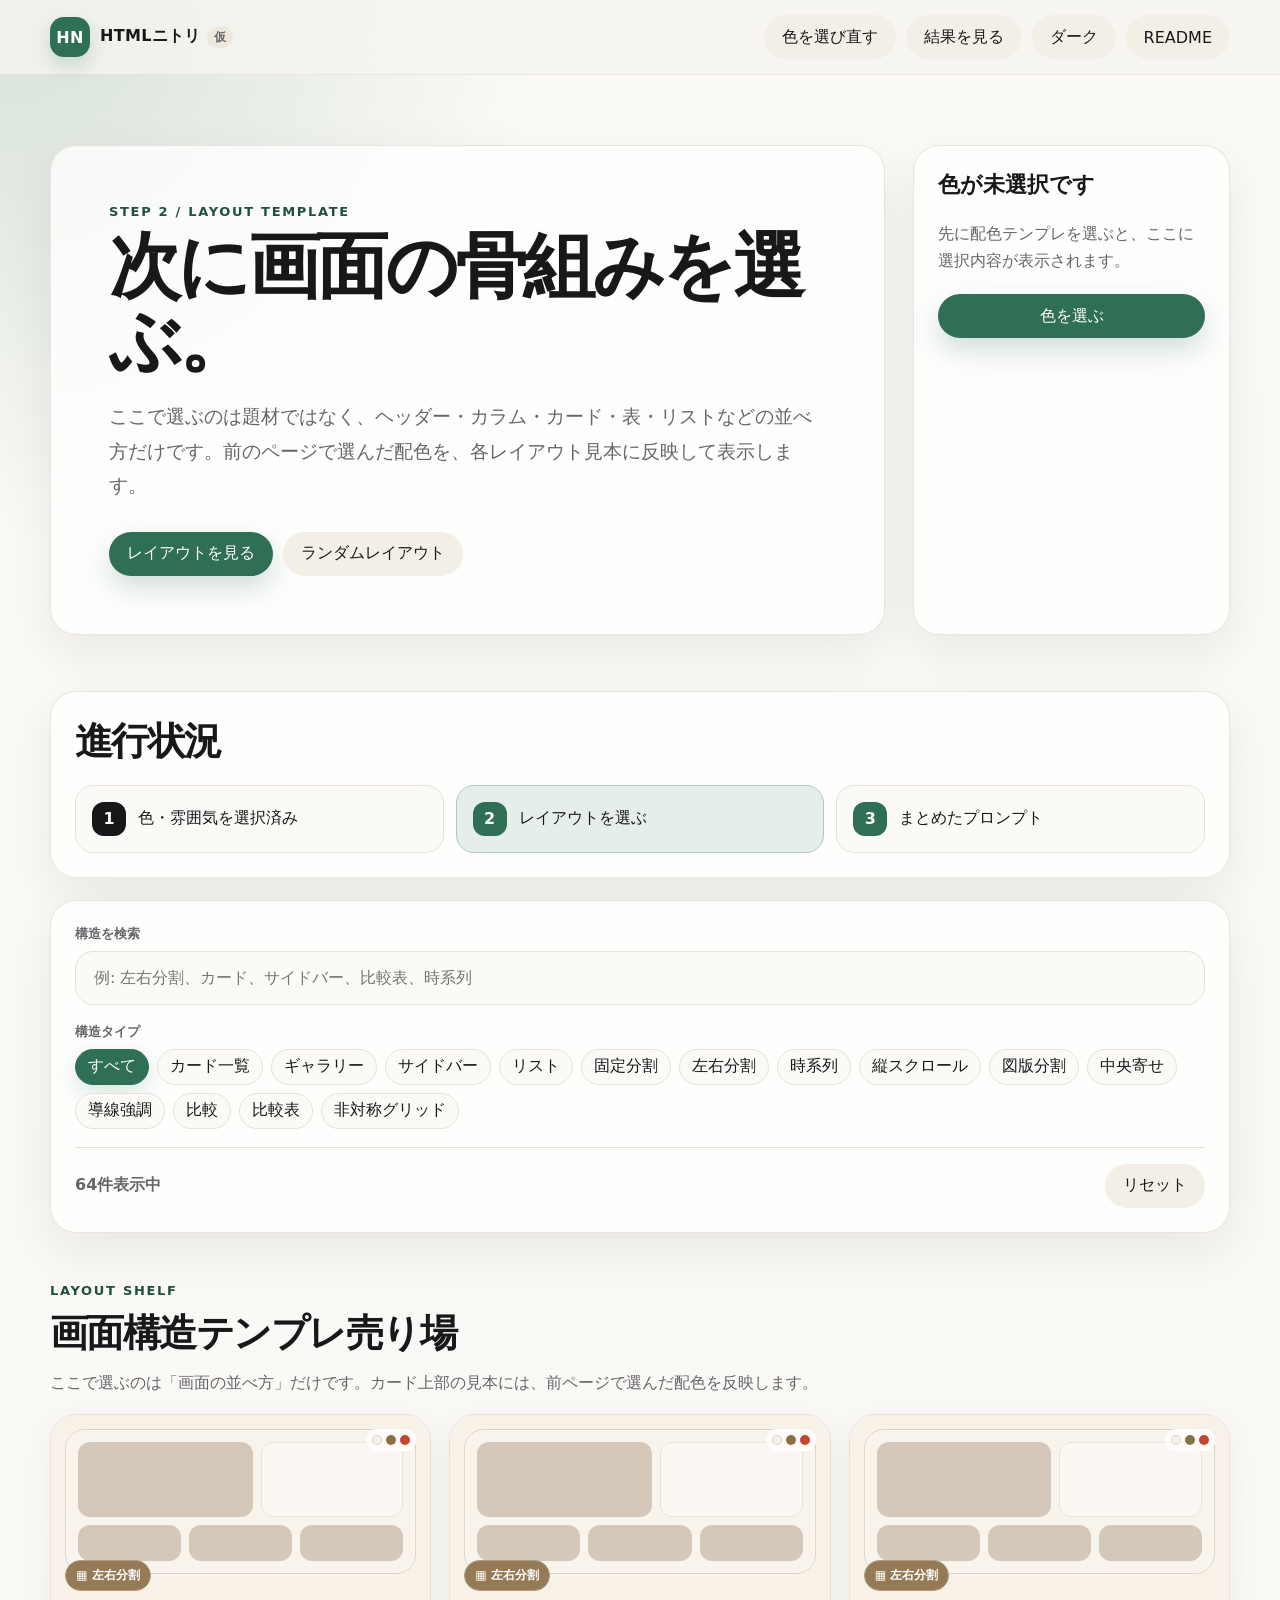
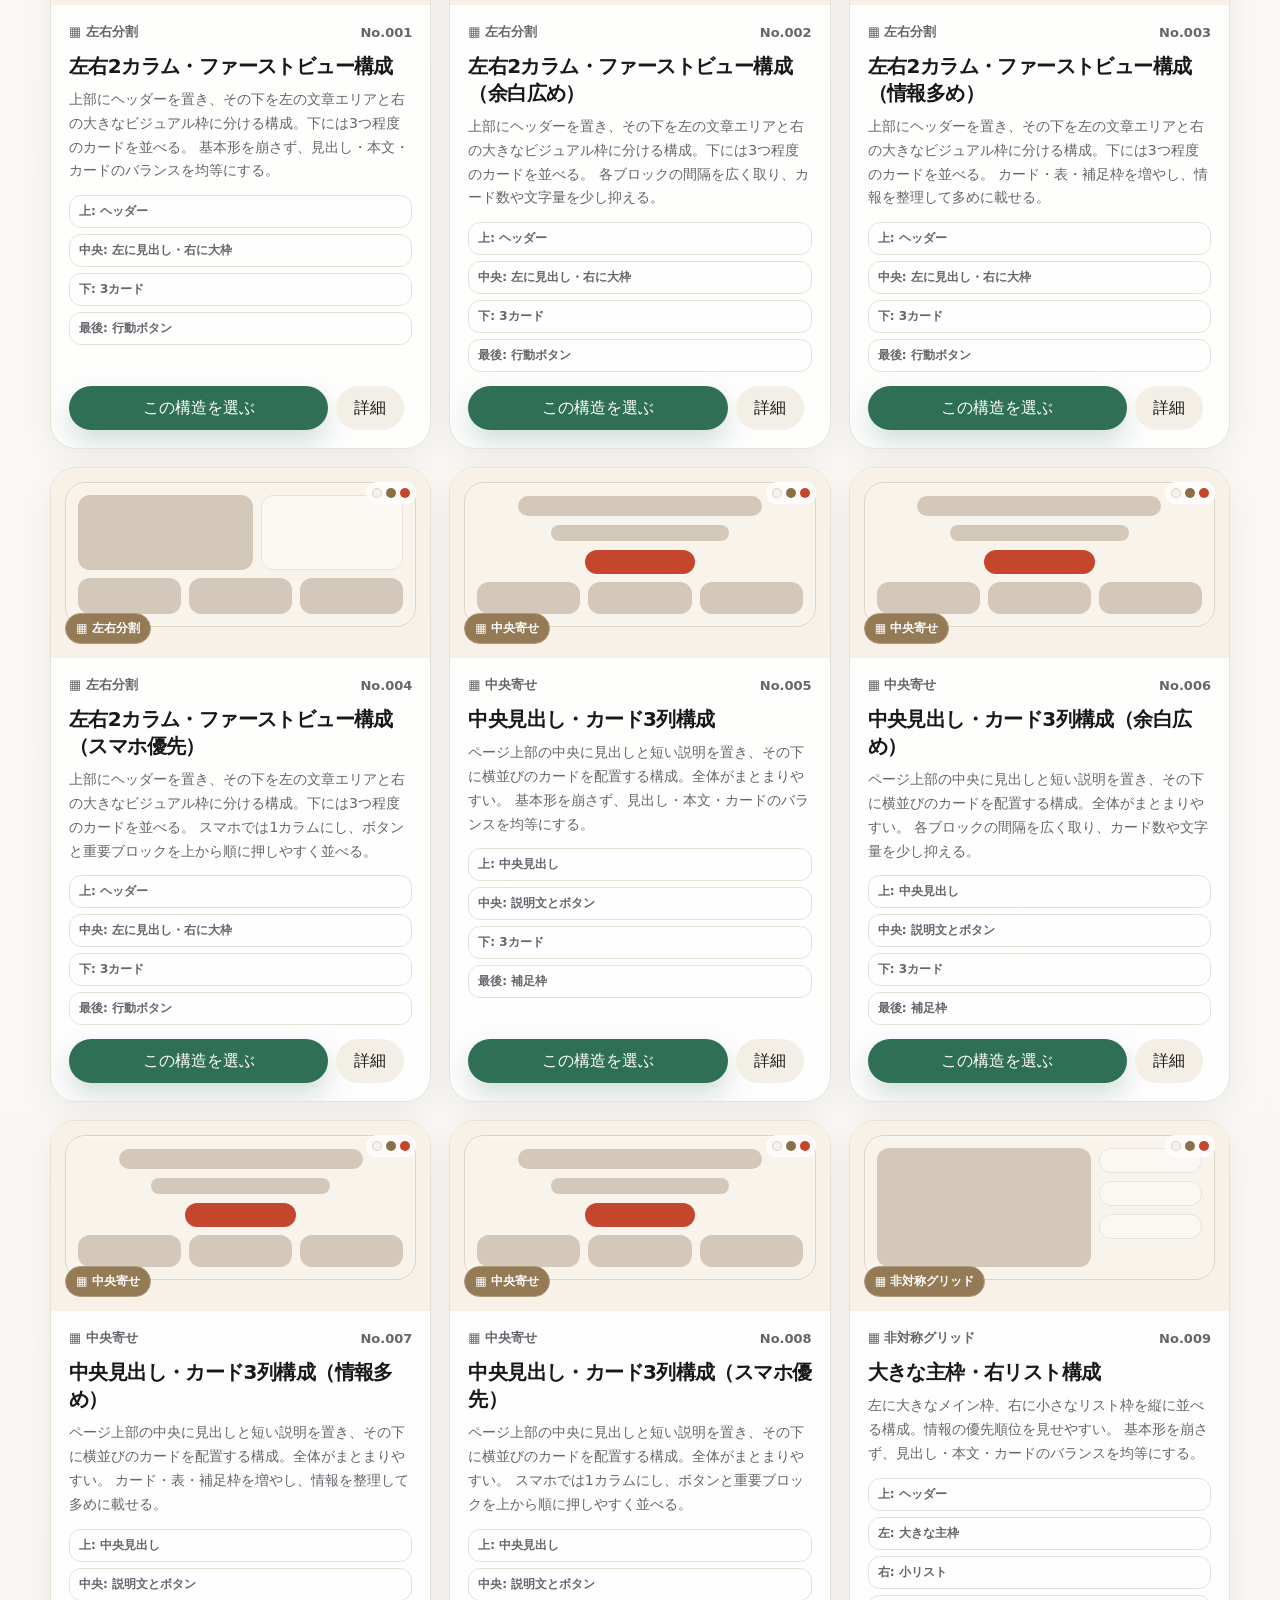
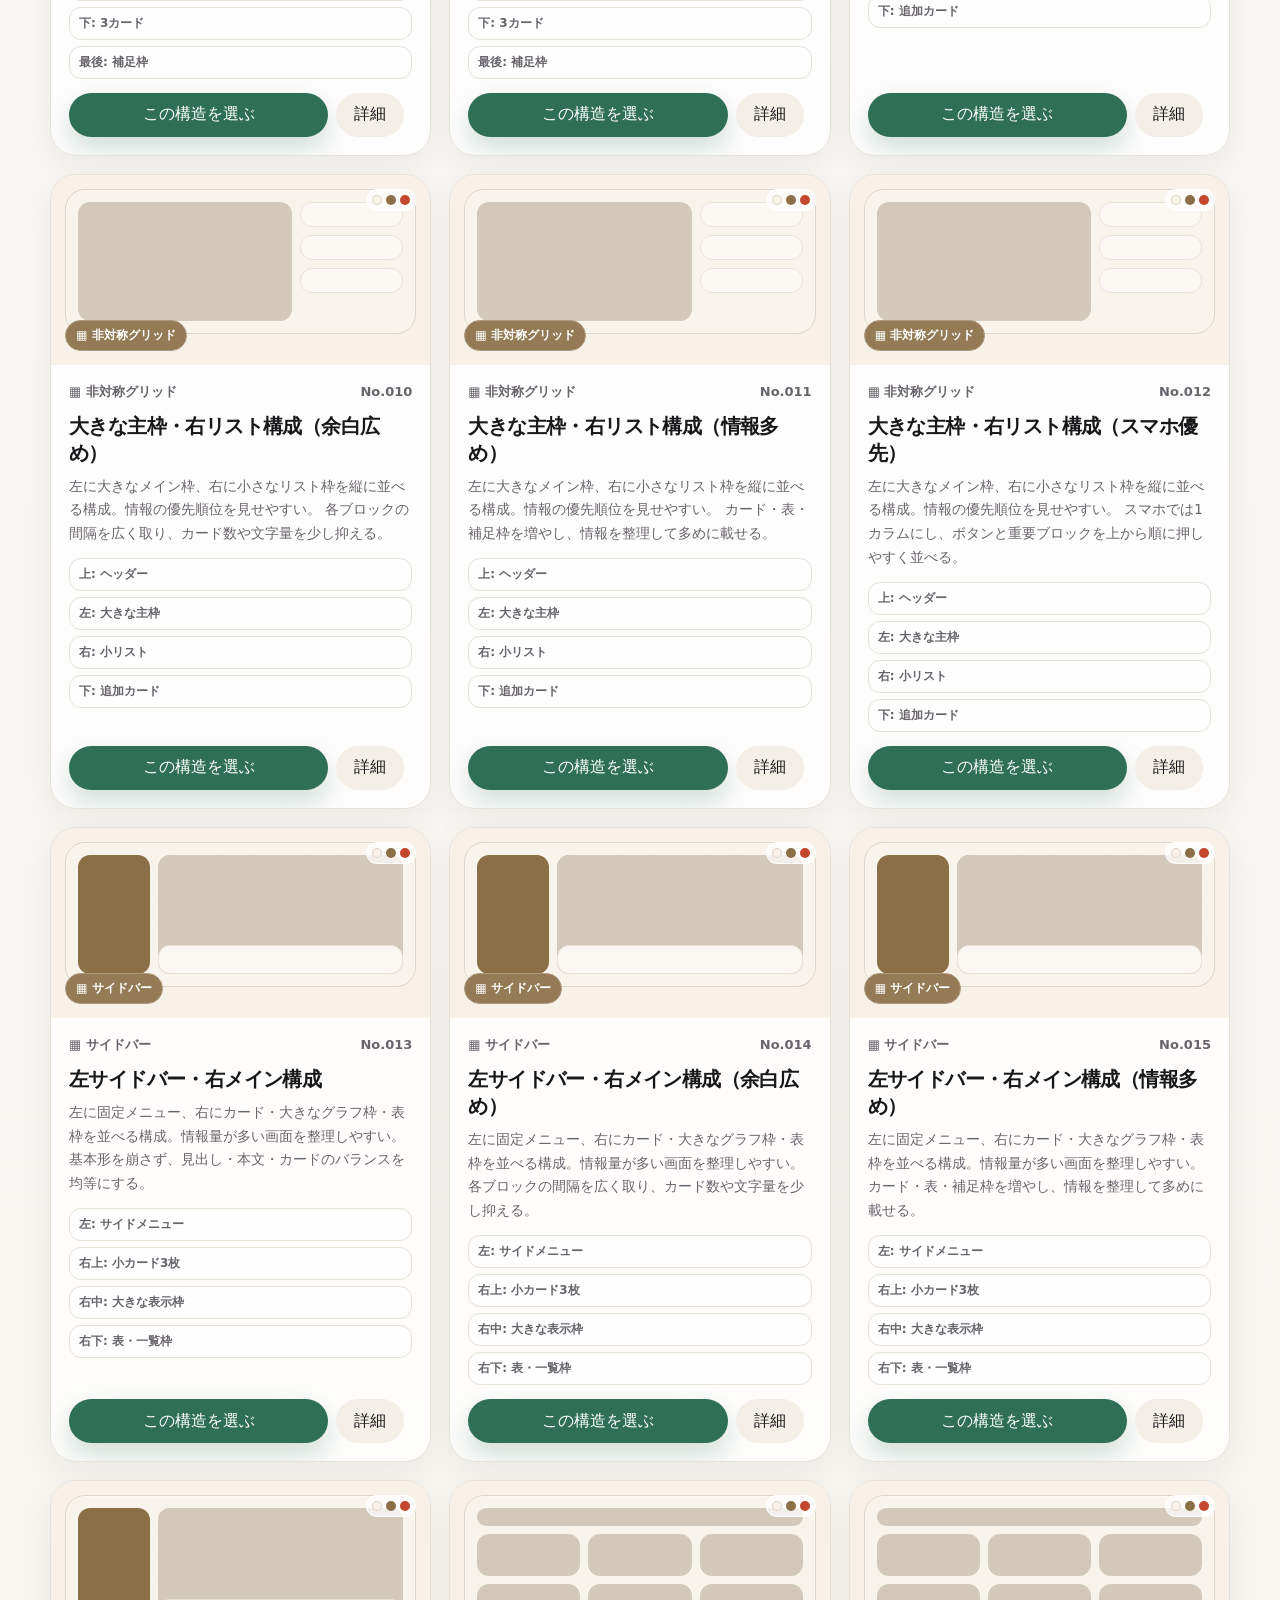
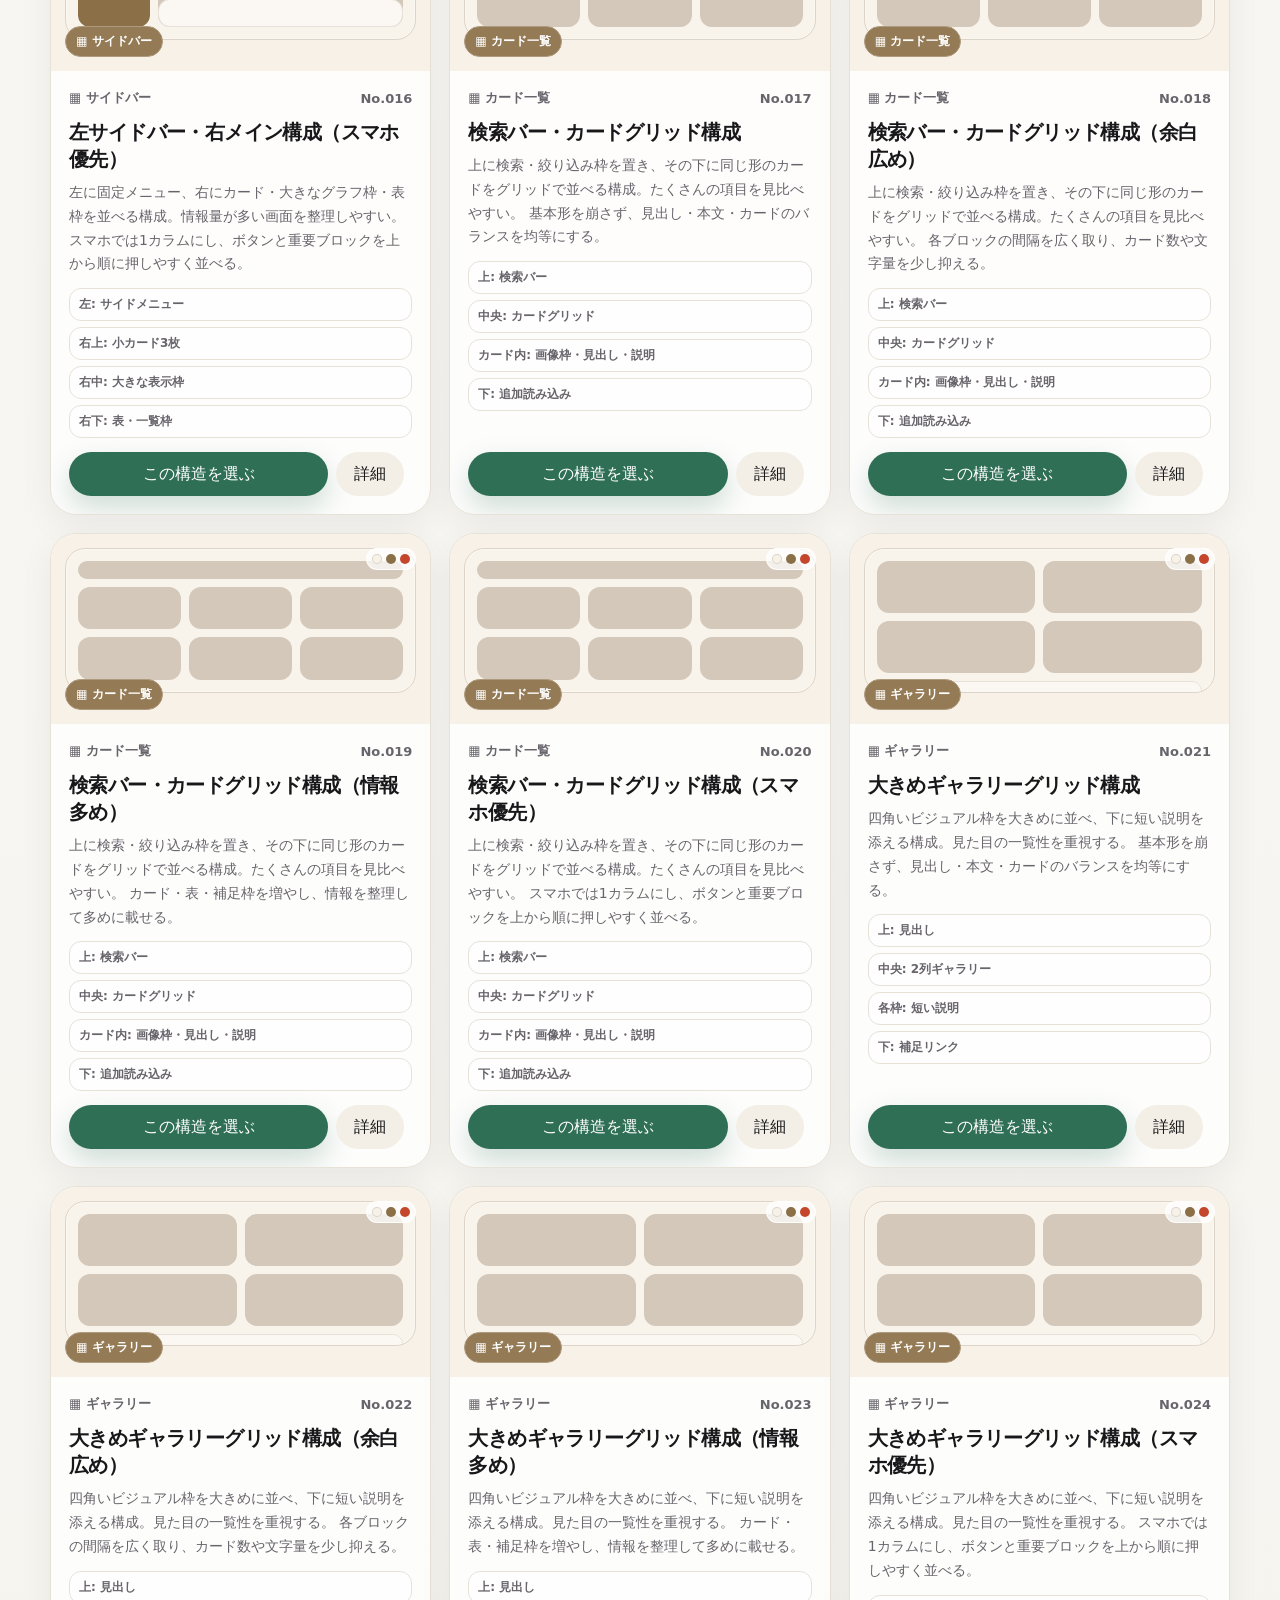
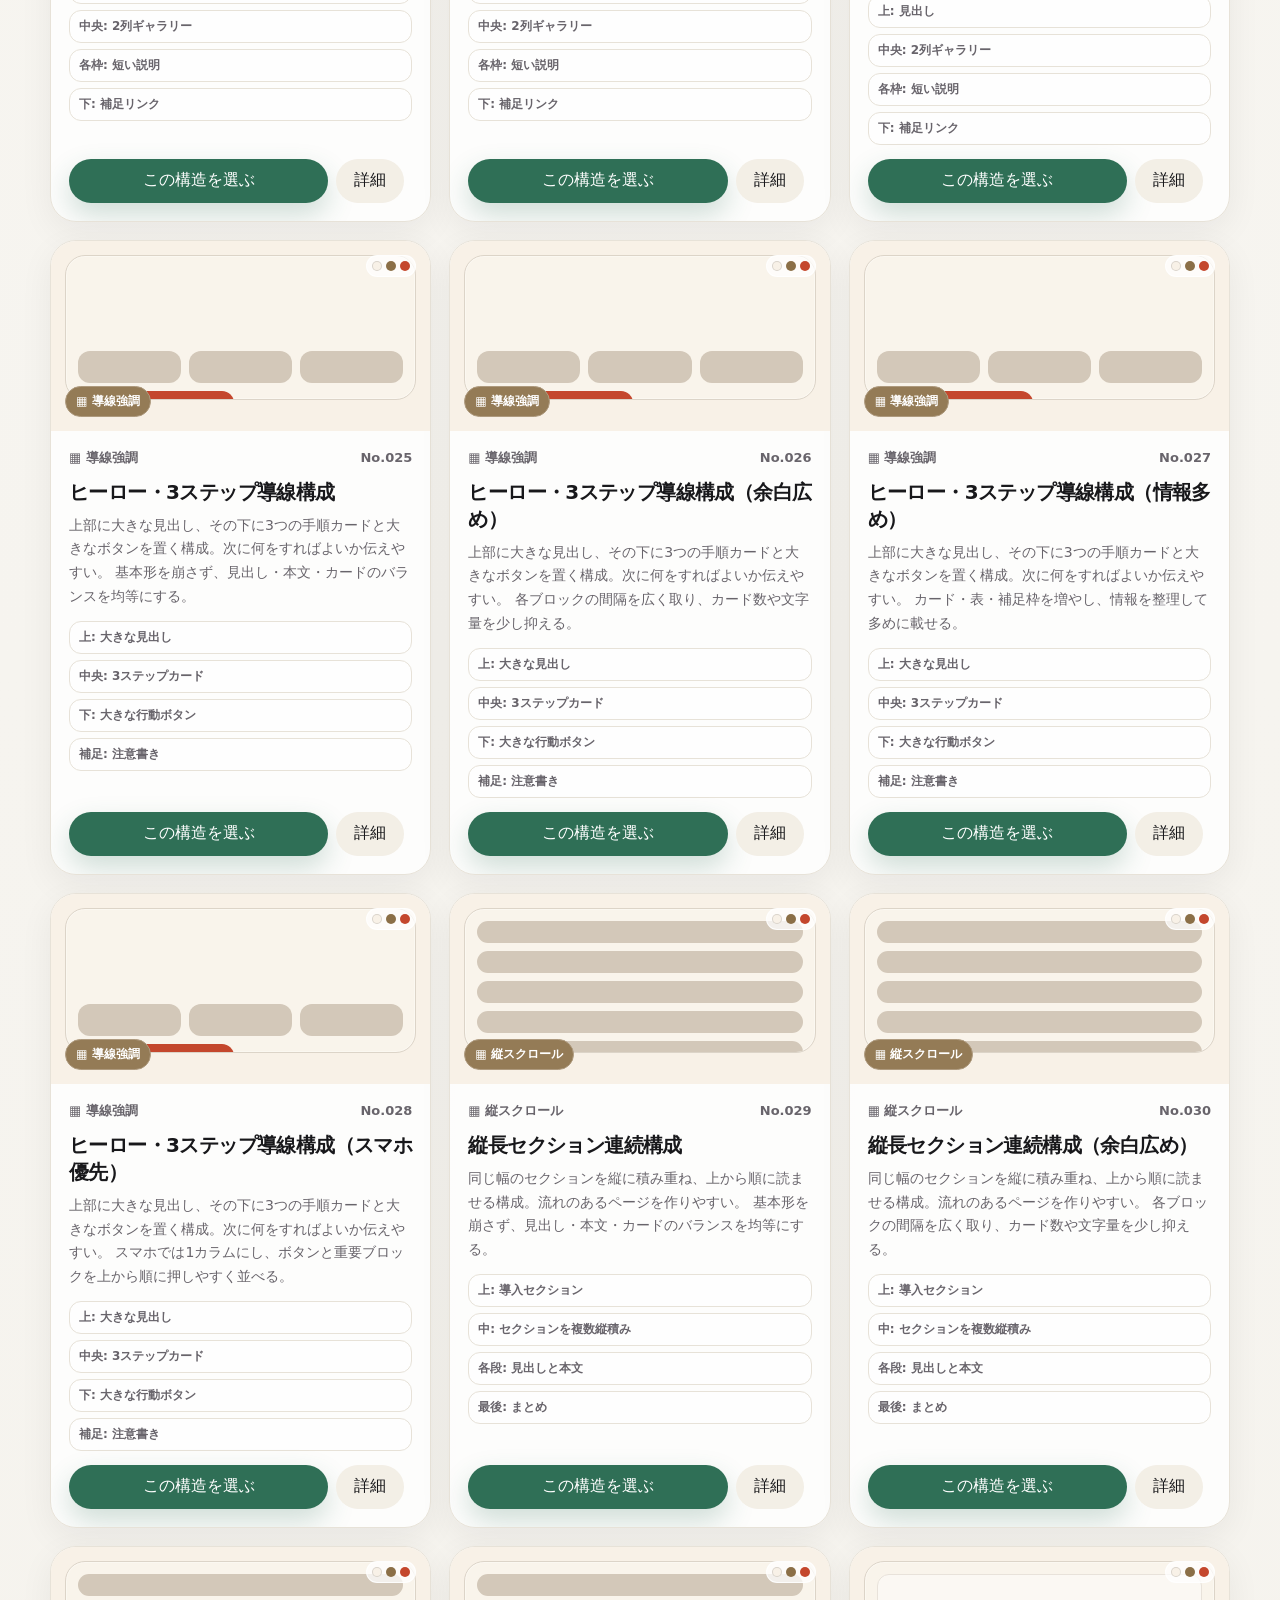
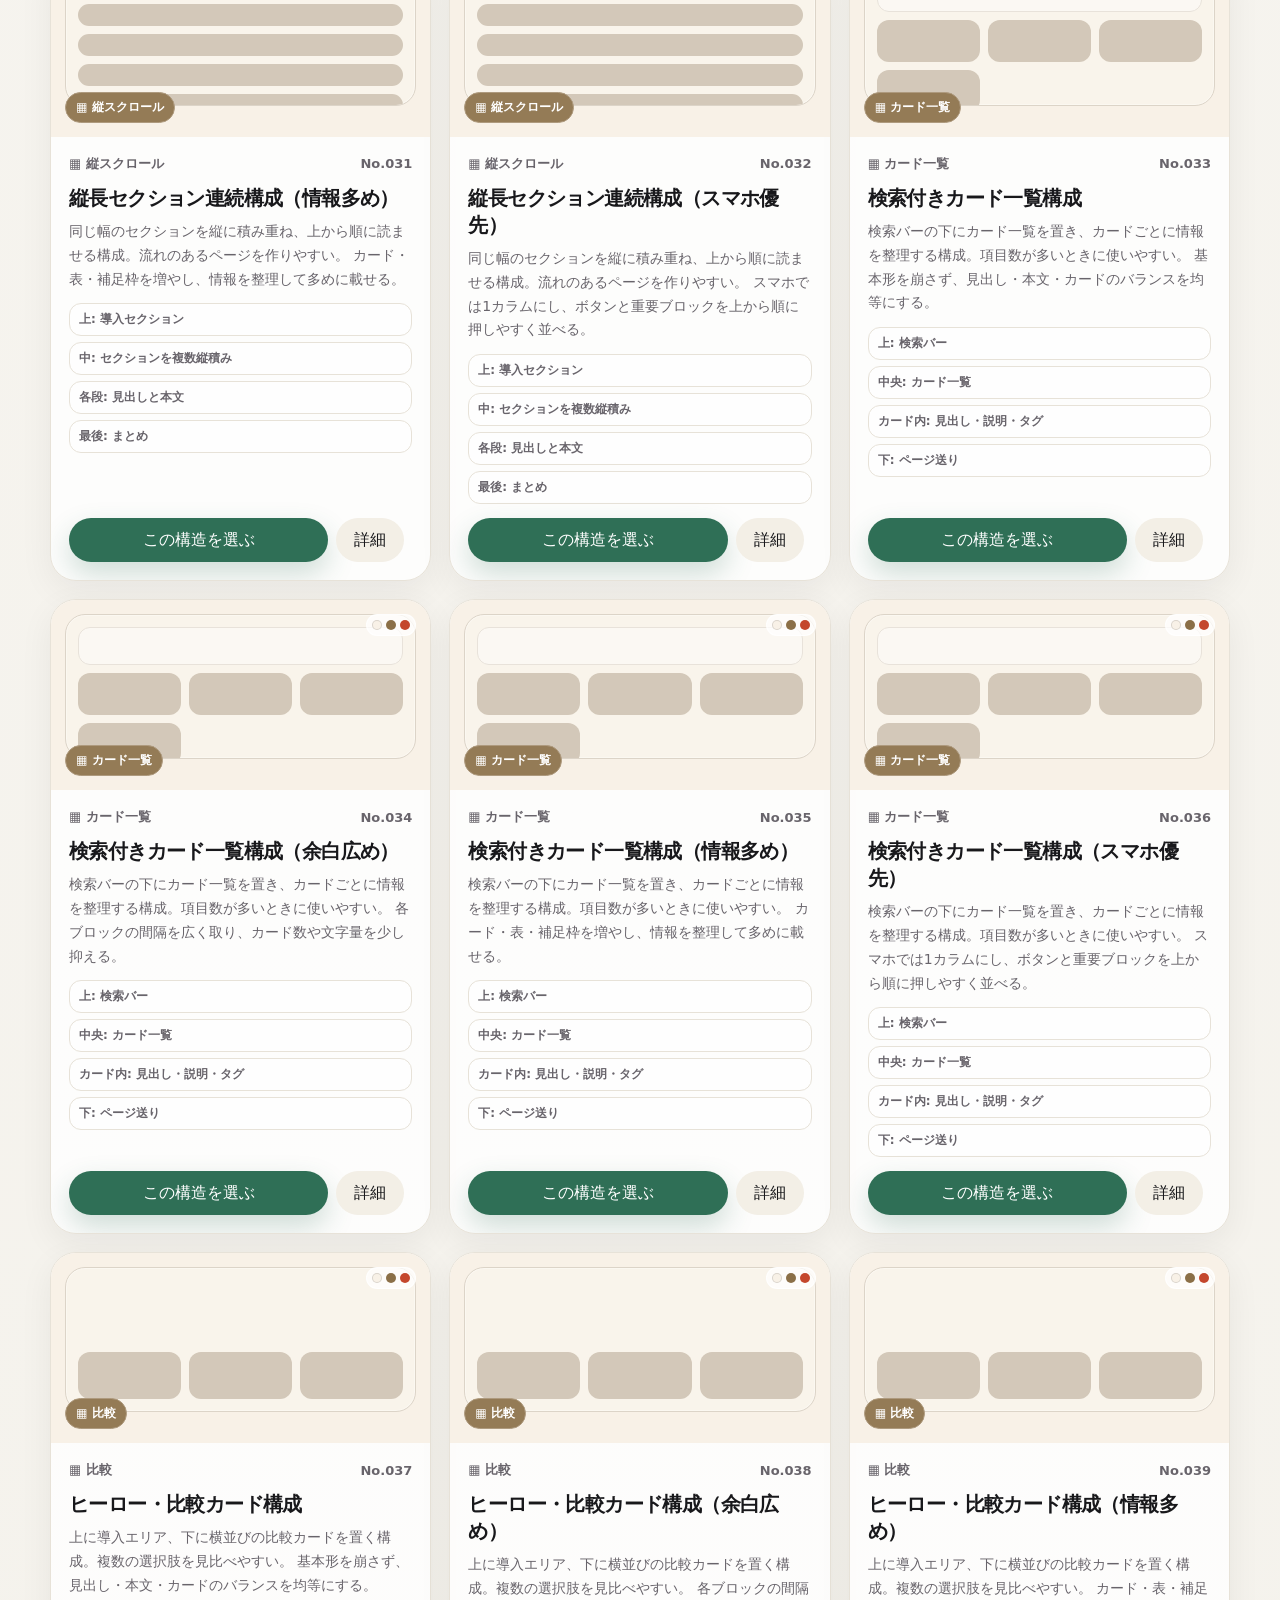
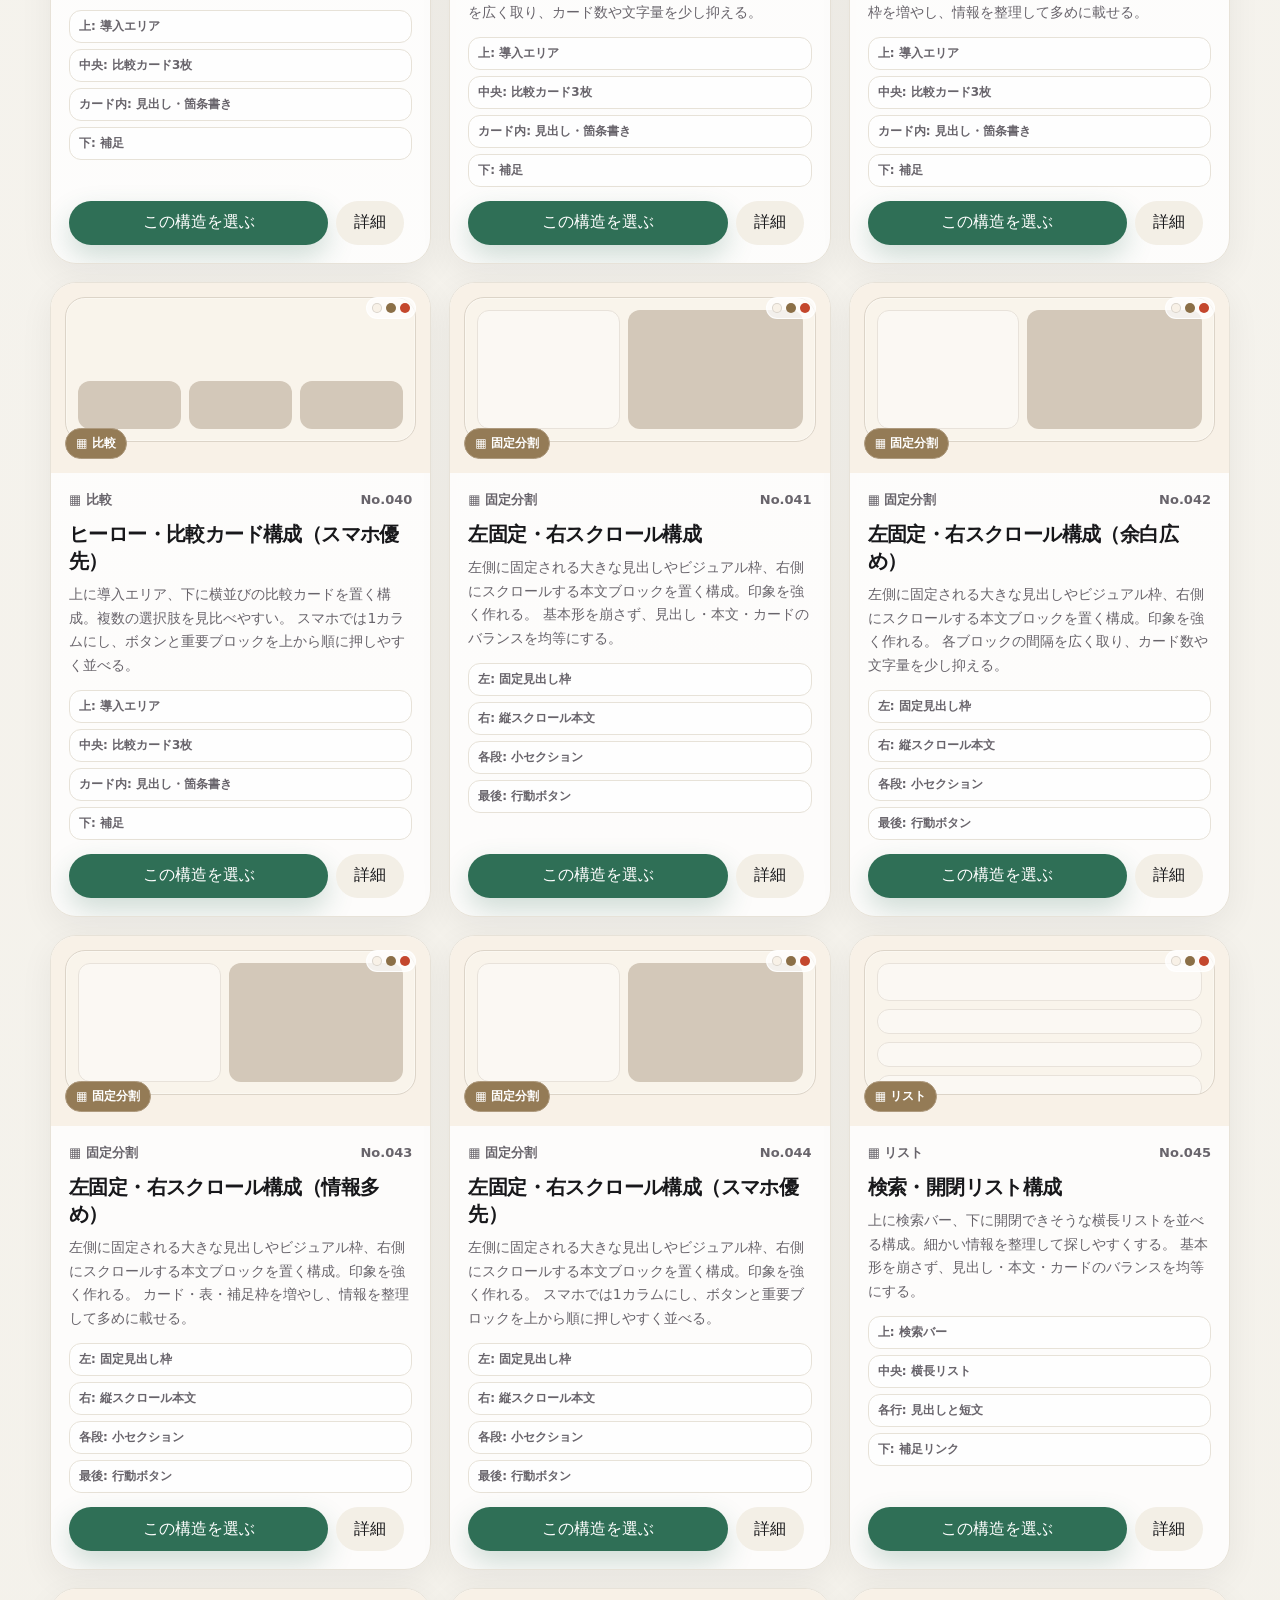
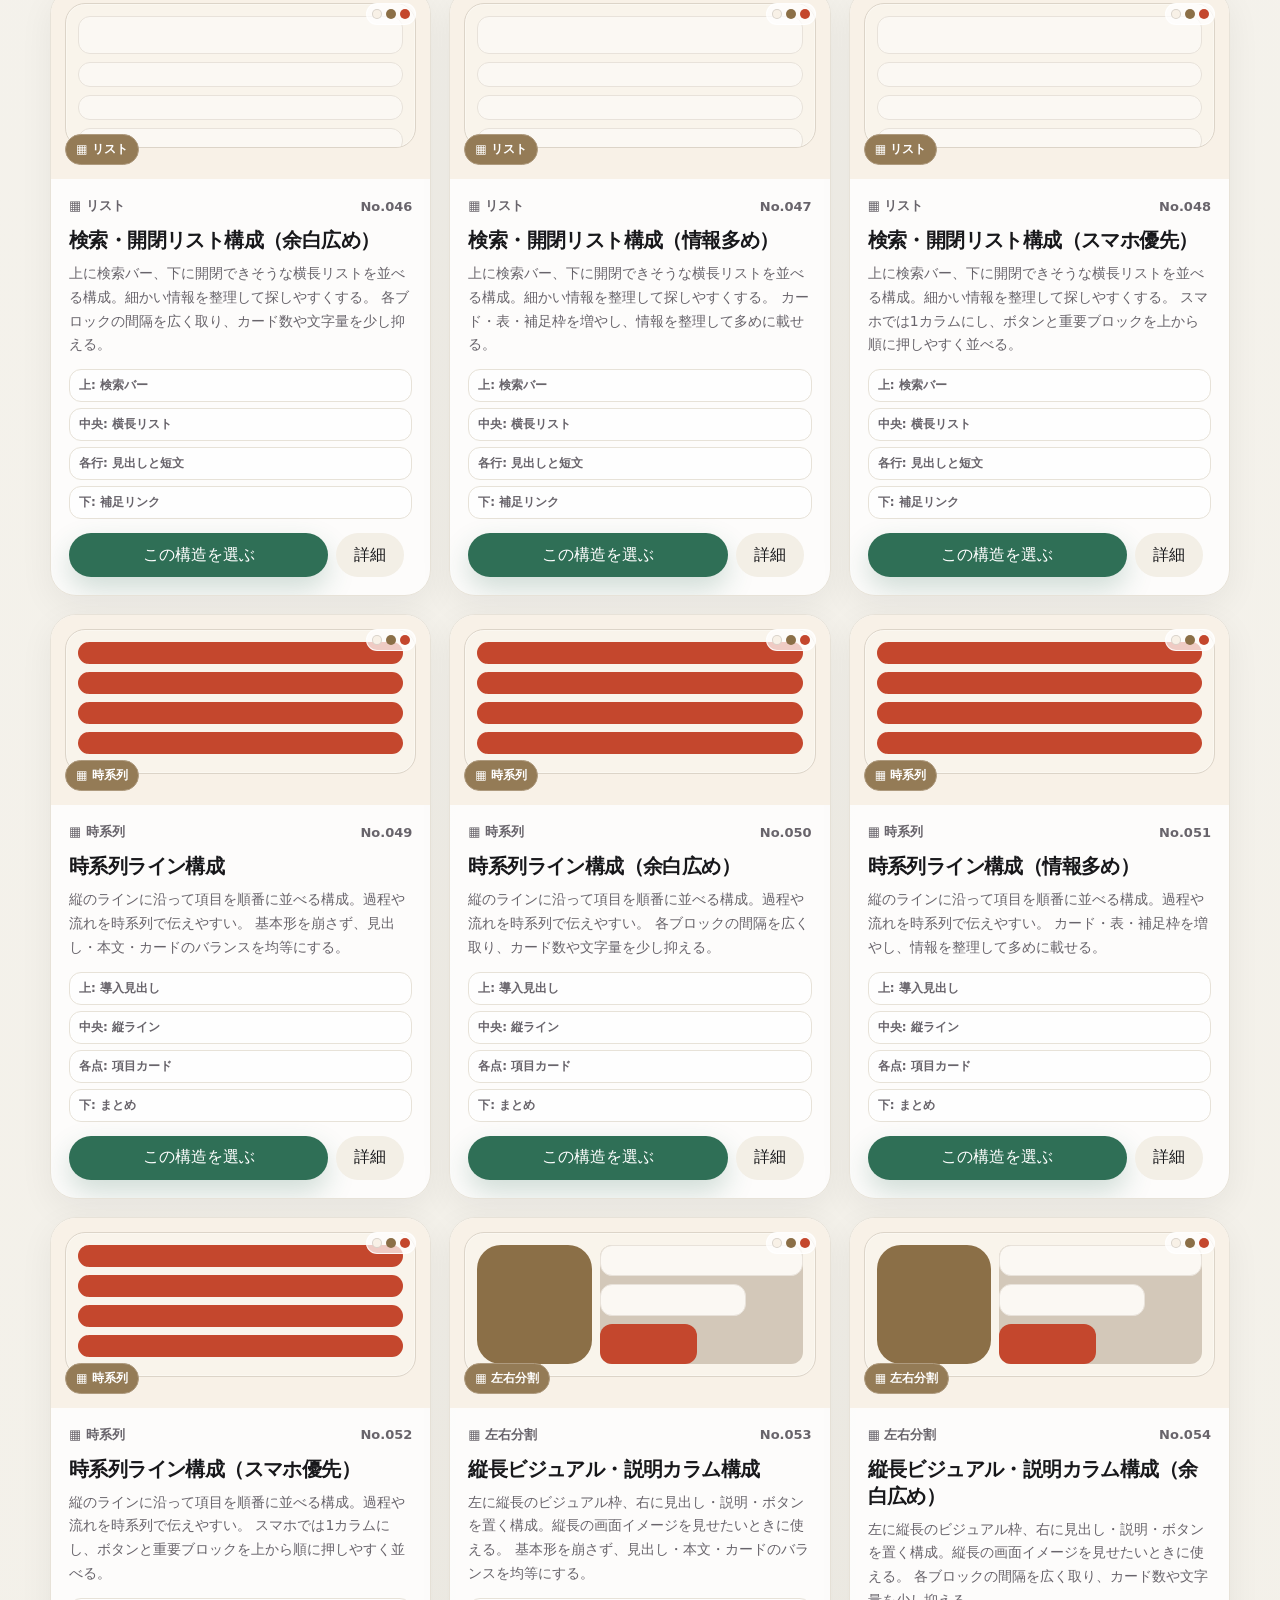
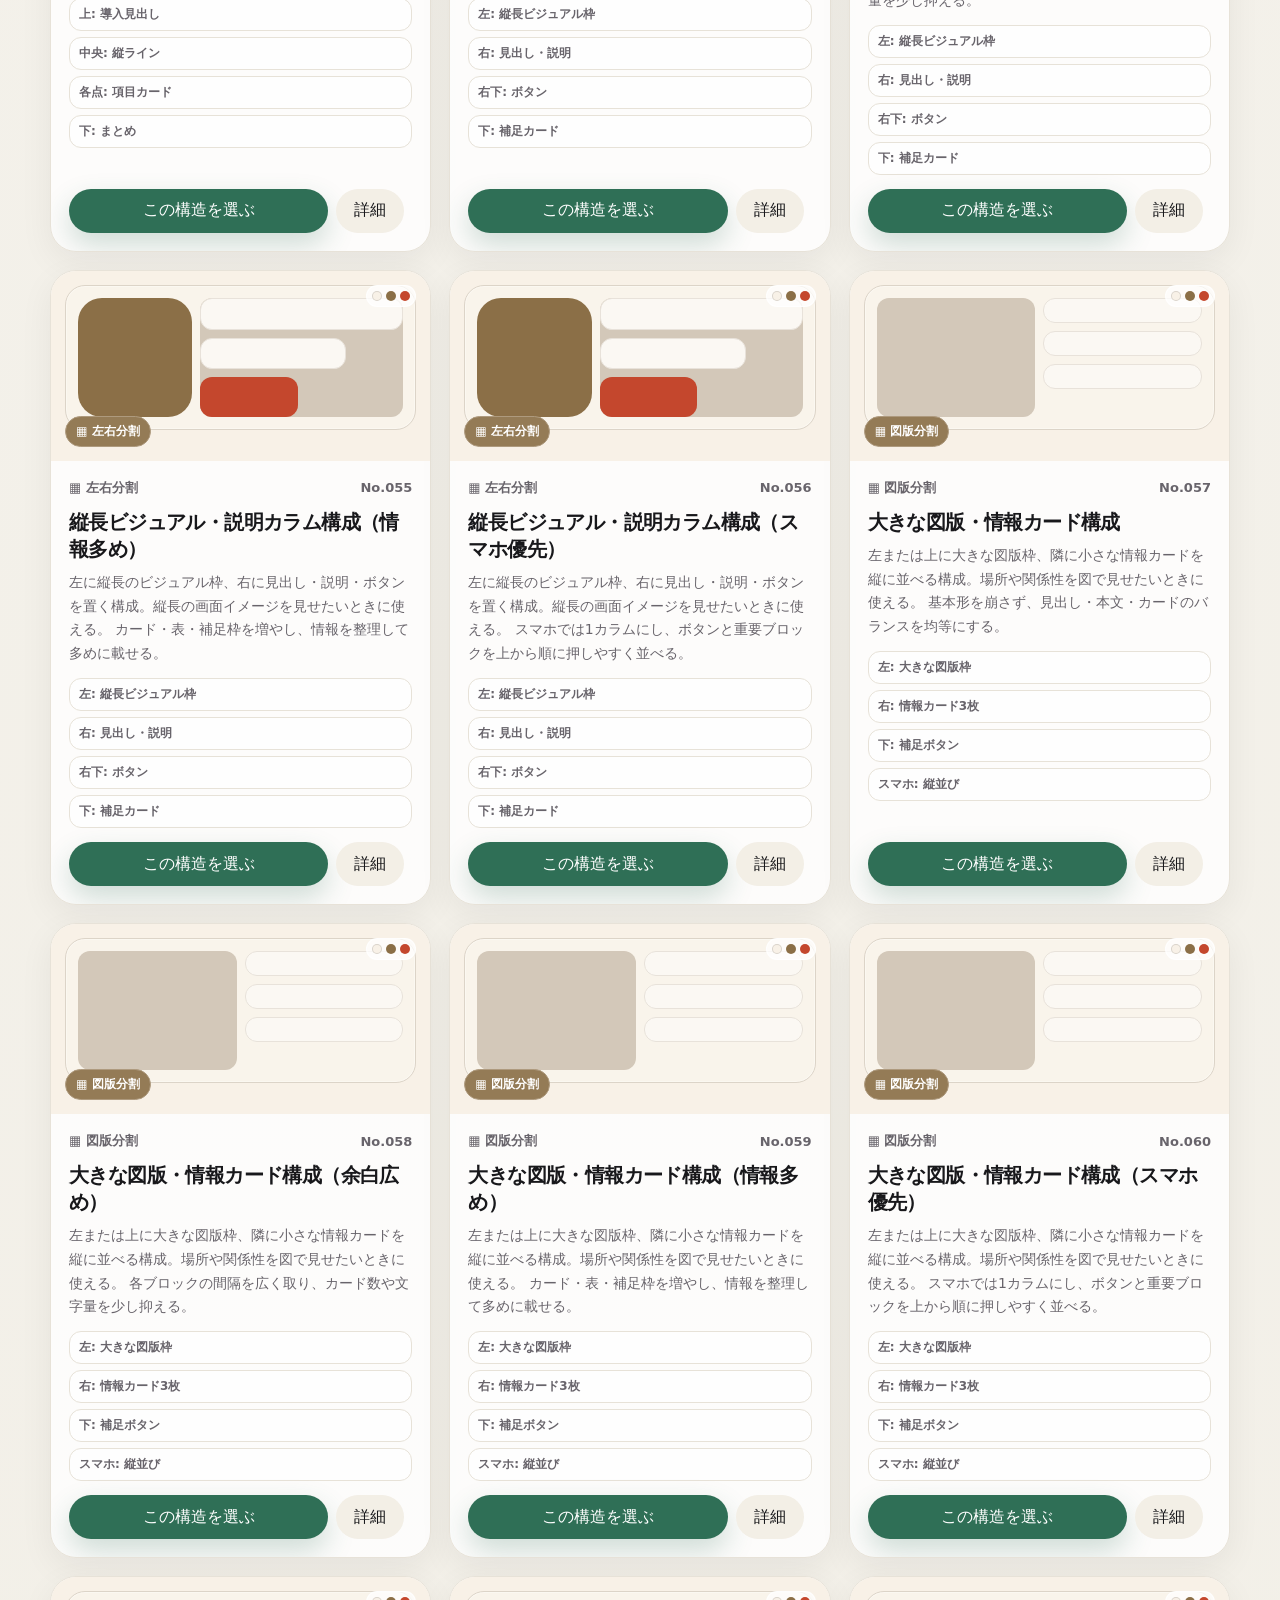
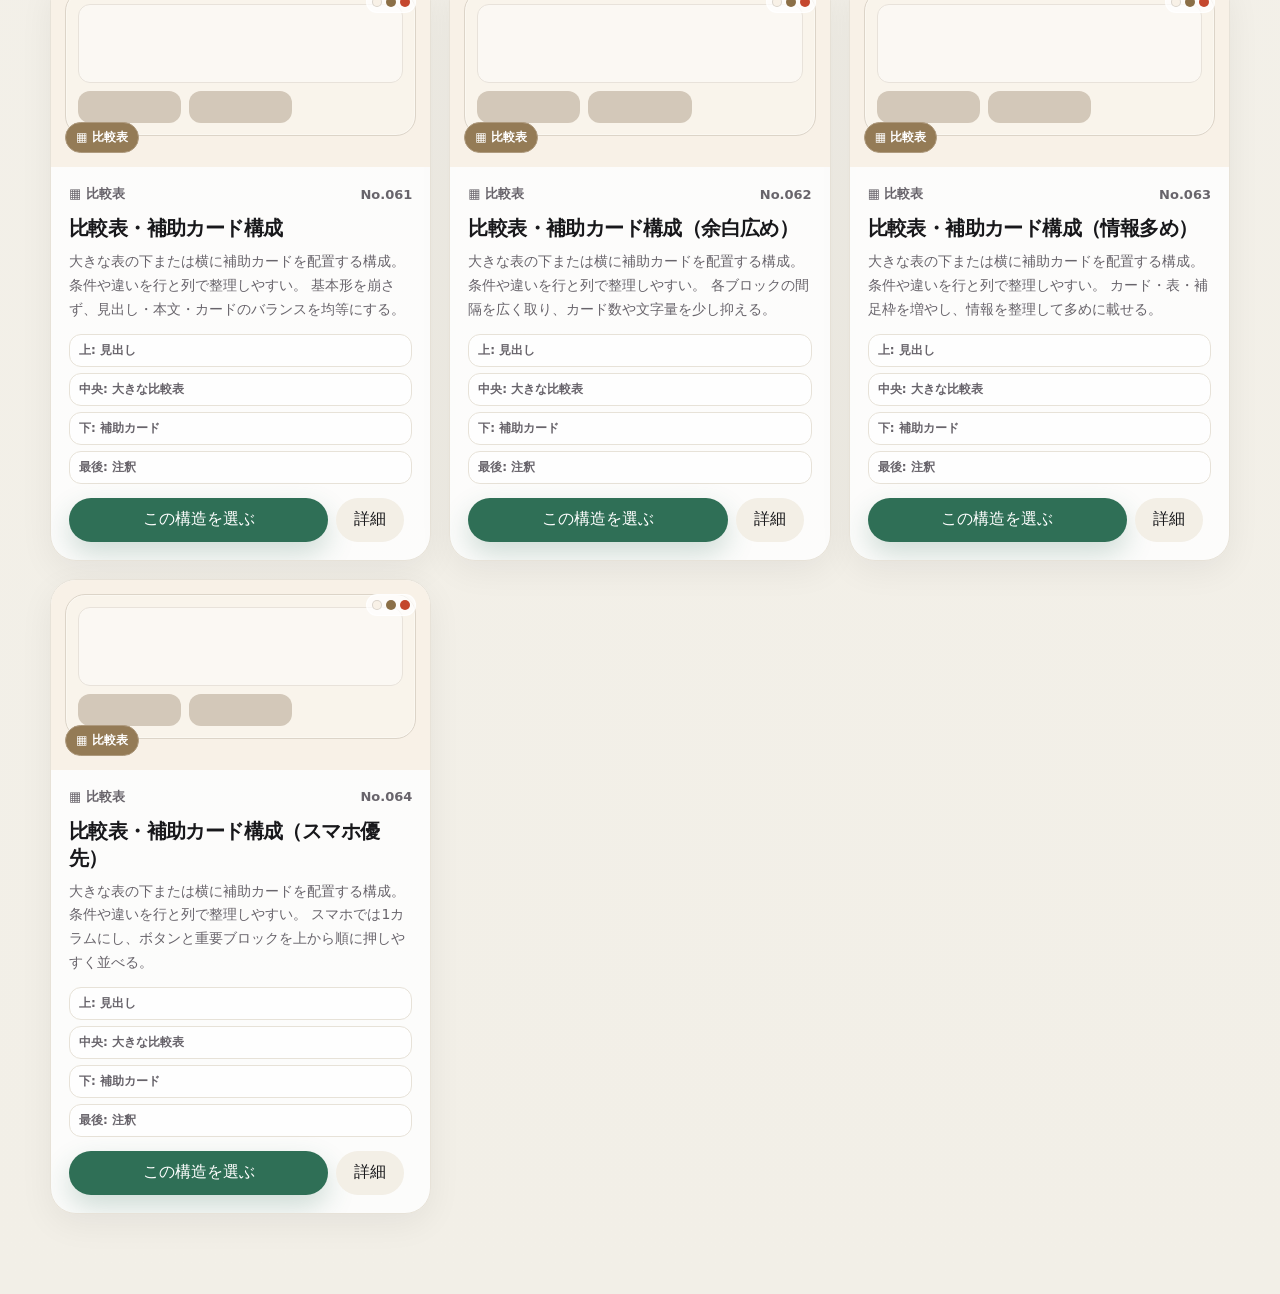
==== layouts.html @ 02b99027 "Add files via upload" ====
<!doctype html>
<html lang="ja">
<head>
  <meta charset="utf-8" />
  <meta name="viewport" content="width=device-width, initial-scale=1" />
  <title>HTMLニトリ（仮） | レイアウトテンプレを選ぶ</title>
  <meta name="description" content="選んだ配色を反映しながら、画面構造だけを選ぶページ。" />
  <script>document.documentElement.dataset.theme = localStorage.getItem("htmlNitoriTheme") || "light";</script>
  <link rel="stylesheet" href="css/style.css" />
</head>
<body data-page="layouts">
  <header class="site-header">
    <nav class="nav" aria-label="メインナビゲーション">
      <a class="logo" href="index.html" aria-label="HTMLニトリ ホーム">
        <span class="logo-mark">HN</span>
        <span>HTMLニトリ<span class="beta">仮</span></span>
      </a>
      <div class="nav-actions">
        <a class="ghost-link" href="index.html">色を選び直す</a>
        <a class="ghost-link" href="result.html">結果を見る</a>
        <button class="ghost-btn theme-toggle" id="themeToggleBtn" type="button" aria-pressed="false">ダーク</button>
        <a class="ghost-link" href="README.md">README</a>
      </div>
    </nav>
  </header>

  <main>
    <section class="hero choice-hero">
      <div class="hero-copy">
        <p class="eyebrow">step 2 / layout template</p>
        <h1>次に画面の骨組みを選ぶ。</h1>
        <p class="lead">ここで選ぶのは題材ではなく、ヘッダー・カラム・カード・表・リストなどの並べ方だけです。前のページで選んだ配色を、各レイアウト見本に反映して表示します。</p>
        <div class="hero-actions">
          <a class="primary-btn" href="#layouts">レイアウトを見る</a>
          <button class="secondary-btn" id="randomLayoutBtn" type="button">ランダムレイアウト</button>
        </div>
      </div>
      <aside class="hero-panel selected-panel" id="selectedStylePanel" aria-label="選択中の色"></aside>
    </section>

    <section class="howto" aria-labelledby="layout-howto-title">
      <h2 id="layout-howto-title">進行状況</h2>
      <div class="steps steps-3">
        <article class="done"><strong>1</strong><span>色・雰囲気を選択済み</span></article>
        <article class="active"><strong>2</strong><span>レイアウトを選ぶ</span></article>
        <article><strong>3</strong><span>まとめたプロンプト</span></article>
      </div>
    </section>

    <section class="controls" aria-label="レイアウト検索と絞り込み">
      <div class="search-box">
        <label for="layoutSearchInput">構造を検索</label>
        <input id="layoutSearchInput" type="search" placeholder="例: 左右分割、カード、サイドバー、比較表、時系列" autocomplete="off" />
      </div>
      <div class="filter-row one-column">
        <div>
          <p class="filter-title">構造タイプ</p>
          <div class="chips" id="layoutTypeChips"></div>
        </div>
      </div>
      <div class="result-bar">
        <p><span id="layoutResultCount">0</span>件表示中</p>
        <button class="text-btn" id="layoutResetBtn" type="button">リセット</button>
      </div>
    </section>

    <section id="layouts" class="template-section" aria-labelledby="layouts-title">
      <div class="section-head">
        <p class="eyebrow">layout shelf</p>
        <h2 id="layouts-title">画面構造テンプレ売り場</h2>
        <p class="section-lead">ここで選ぶのは「画面の並べ方」だけです。カード上部の見本には、前ページで選んだ配色を反映します。</p>
      </div>
      <div class="layout-grid" id="layoutGrid" aria-live="polite"></div>
      <p class="empty" id="layoutEmptyMessage" hidden>条件に合うレイアウトがありません。</p>
    </section>
  </main>

  <dialog class="modal" id="layoutModal">
    <div class="modal-inner layout-modal-inner">
      <button class="close-btn" id="closeLayoutModalBtn" type="button" aria-label="閉じる">×</button>
      <div class="modal-preview" id="layoutModalPreview"></div>
      <div class="modal-content">
        <p class="modal-category" id="layoutModalType"></p>
        <h2 id="layoutModalTitle"></h2>
        <p id="layoutModalDescription"></p>
        <div class="detail-list">
          <div>
            <h3>構造の使い方</h3>
            <p id="layoutModalBestFor"></p>
          </div>
          <div>
            <h3>構成</h3>
            <ul id="layoutModalStructure"></ul>
          </div>
          <div>
            <h3>特徴</h3>
            <ul id="layoutModalFeatures"></ul>
          </div>
        </div>
        <div class="prompt-area compact-prompt">
          <div class="prompt-head">
            <h3>この構造指示</h3>
            <button class="primary-btn small" id="chooseLayoutBtn" type="button">この構造でプロンプト作成</button>
          </div>
          <textarea id="layoutPromptText" readonly></textarea>
        </div>
      </div>
    </div>
  </dialog>

  <div class="toast" id="toast" role="status" aria-live="polite"></div>

  <script src="js/templates-data.js"></script>
  <script src="js/layouts-data.js"></script>
  <script src="js/main.js"></script>
</body>
</html>
---- css/style.css ----
:root {
  --bg: #f6f4ef;
  --paper: #ffffff;
  --text: #18181b;
  --muted: #68646b;
  --line: #e7e2d8;
  --accent: #2f6f56;
  --accent-strong: #1f513e;
  --shadow: 0 18px 50px rgba(24, 24, 27, 0.08);
  --radius-lg: 26px;
  --radius-md: 18px;
  --radius-sm: 12px;
  font-family: system-ui, -apple-system, BlinkMacSystemFont, "Segoe UI", sans-serif;
}

* { box-sizing: border-box; }

html { scroll-behavior: smooth; }

body {
  margin: 0;
  background:
    radial-gradient(circle at top left, rgba(47,111,86,.18), transparent 34rem),
    linear-gradient(180deg, #fbfaf7 0%, var(--bg) 45%, #f2efe7 100%);
  color: var(--text);
  min-height: 100vh;
}

button, input, textarea { font: inherit; }
button { cursor: pointer; }

a { color: inherit; text-decoration: none; }

.site-header {
  position: sticky;
  top: 0;
  z-index: 50;
  backdrop-filter: blur(18px);
  background: rgba(246, 244, 239, 0.82);
  border-bottom: 1px solid rgba(231, 226, 216, 0.8);
}

.nav {
  width: min(1180px, calc(100% - 32px));
  margin: 0 auto;
  height: 74px;
  display: flex;
  align-items: center;
  justify-content: space-between;
  gap: 18px;
}

.logo {
  display: inline-flex;
  align-items: center;
  gap: 10px;
  font-weight: 800;
  letter-spacing: .02em;
}

.logo-mark {
  display: grid;
  place-items: center;
  width: 40px;
  height: 40px;
  color: white;
  background: var(--accent);
  border-radius: 14px;
  box-shadow: 0 8px 20px rgba(47, 111, 86, .22);
}

.beta {
  display: inline-block;
  margin-left: 6px;
  padding: 2px 7px;
  border-radius: 999px;
  background: #eee8dc;
  color: var(--muted);
  font-size: 12px;
}

.nav-actions, .hero-actions, .result-actions { display: flex; gap: 10px; align-items: center; flex-wrap: wrap; }

main {
  width: min(1180px, calc(100% - 32px));
  margin: 0 auto;
  padding-bottom: 80px;
}

.hero {
  display: grid;
  grid-template-columns: minmax(0, 1.45fr) minmax(300px, .55fr);
  gap: 28px;
  padding: 70px 0 34px;
  align-items: stretch;
}

.hero-copy, .hero-panel, .howto, .controls, .modal-inner {
  background: rgba(255,255,255,.76);
  border: 1px solid rgba(231, 226, 216, .88);
  box-shadow: var(--shadow);
  border-radius: var(--radius-lg);
}

.hero-copy { padding: clamp(28px, 5vw, 58px); }

.eyebrow {
  margin: 0 0 10px;
  color: var(--accent-strong);
  font-size: 13px;
  font-weight: 800;
  letter-spacing: .13em;
  text-transform: uppercase;
}

h1 {
  margin: 0;
  font-size: clamp(34px, 6vw, 72px);
  line-height: 1.03;
  letter-spacing: -0.05em;
}

.lead {
  margin: 22px 0 30px;
  color: var(--muted);
  font-size: clamp(16px, 2vw, 19px);
  line-height: 1.8;
  max-width: 740px;
}

.hero-panel {
  padding: 24px;
  display: grid;
  gap: 14px;
  align-content: center;
}

.stat-card {
  min-height: 180px;
  padding: 24px;
  border-radius: 22px;
  background: linear-gradient(135deg, var(--accent), #9c7a3d);
  color: white;
  display: flex;
  flex-direction: column;
  justify-content: center;
}

.stat-number { font-size: 68px; line-height: .95; font-weight: 900; letter-spacing: -0.06em; }
.stat-label { opacity: .9; font-weight: 700; margin-top: 8px; }

.mini-card {
  padding: 16px 18px;
  background: #fbfaf7;
  border: 1px solid var(--line);
  border-radius: 18px;
  font-weight: 750;
}

.primary-btn, .secondary-btn, .ghost-btn, .ghost-link, .text-btn {
  border: 0;
  border-radius: 999px;
  min-height: 44px;
  padding: 0 18px;
  display: inline-flex;
  align-items: center;
  justify-content: center;
  transition: transform .18s ease, box-shadow .18s ease, background .18s ease;
}

.primary-btn {
  background: var(--accent);
  color: white;
  box-shadow: 0 12px 28px rgba(47,111,86,.22);
}

.secondary-btn, .ghost-btn, .ghost-link, .text-btn {
  background: #f3efe6;
  color: var(--text);
}

.primary-btn:hover, .secondary-btn:hover, .ghost-btn:hover, .ghost-link:hover, .text-btn:hover {
  transform: translateY(-2px);
}

.small { min-height: 36px; padding: 0 14px; }

.howto, .controls { padding: 24px; margin: 22px 0; }

.howto h2, .section-head h2 {
  margin: 0 0 18px;
  font-size: clamp(24px, 3vw, 38px);
  letter-spacing: -0.04em;
}

.steps {
  display: grid;
  grid-template-columns: repeat(4, 1fr);
  gap: 12px;
}

.steps article {
  display: flex;
  align-items: center;
  gap: 12px;
  padding: 16px;
  background: #fbfaf7;
  border: 1px solid var(--line);
  border-radius: 18px;
}

.steps strong {
  display: grid;
  place-items: center;
  width: 34px;
  height: 34px;
  border-radius: 12px;
  background: var(--accent);
  color: white;
}

.search-box label, .filter-title {
  display: block;
  margin: 0 0 8px;
  color: var(--muted);
  font-size: 13px;
  font-weight: 800;
}

.search-box input {
  width: 100%;
  border: 1px solid var(--line);
  background: #fbfaf7;
  border-radius: 18px;
  min-height: 54px;
  padding: 0 18px;
  outline: none;
}

.search-box input:focus { border-color: var(--accent); box-shadow: 0 0 0 4px rgba(47,111,86,.12); }

.filter-row {
  display: grid;
  grid-template-columns: 1fr 1fr;
  gap: 18px;
  margin-top: 18px;
}

.chips { display: flex; flex-wrap: wrap; gap: 8px; }

.chip {
  border: 1px solid var(--line);
  background: #fbfaf7;
  color: var(--text);
  border-radius: 999px;
  min-height: 36px;
  padding: 0 12px;
}

.chip.active {
  background: var(--text);
  border-color: var(--text);
  color: white;
}

.result-bar {
  margin-top: 18px;
  border-top: 1px solid var(--line);
  padding-top: 16px;
  display: flex;
  align-items: center;
  justify-content: space-between;
  gap: 16px;
}

.result-bar p { margin: 0; color: var(--muted); font-weight: 700; }

.template-section { padding: 28px 0 0; }

.section-head { margin-bottom: 18px; }

.grid {
  display: grid;
  grid-template-columns: repeat(3, minmax(0, 1fr));
  gap: 18px;
}

.template-card {
  min-height: 360px;
  display: flex;
  flex-direction: column;
  background: rgba(255,255,255,.82);
  border: 1px solid var(--line);
  border-radius: var(--radius-lg);
  overflow: hidden;
  box-shadow: 0 10px 34px rgba(24,24,27,.06);
  transition: transform .18s ease, box-shadow .18s ease;
}

.template-card:hover {
  transform: translateY(-4px);
  box-shadow: var(--shadow);
}

.preview {
  min-height: 118px;
  position: relative;
  overflow: hidden;
}

.preview::before, .preview::after {
  content: "";
  position: absolute;
  border-radius: 999px;
  background: rgba(255,255,255,.48);
}

.preview::before { width: 180px; height: 180px; right: -50px; top: -70px; }
.preview::after { width: 110px; height: 110px; left: 22px; bottom: -42px; }


/* カード上部は「色の抽象画像」ではなく、サイト内容が分かるミニプレビューにする */
.card-site-preview {
  min-height: 188px;
  padding: 10px;
  display: flex;
  flex-direction: column;
  gap: 8px;
  background:
    linear-gradient(135deg, color-mix(in srgb, var(--card-bg), white 18%), color-mix(in srgb, var(--card-panel), white 8%));
  color: #18181b;
}

.card-site-preview::before,
.card-site-preview::after { display: none; }

.preview-open-trigger {
  cursor: pointer;
  transition: transform .18s ease, box-shadow .18s ease, filter .18s ease;
}

.preview-open-trigger:hover {
  filter: brightness(1.02);
}

.preview-open-trigger:focus-visible {
  outline: 3px solid color-mix(in srgb, var(--card-accent), white 18%);
  outline-offset: -5px;
  box-shadow: inset 0 0 0 2px rgba(255,255,255,.82);
}

.preview-open-trigger:active {
  transform: scale(.995);
}

.mini-browser,
.mini-nav,
.mini-hero-layout,
.mini-shop-hero,
.mini-media-main,
.mini-dashboard-head,
.mini-stat-row i,
.mini-product-row i,
.mini-article-list i,
.mini-chart {
  position: relative;
  z-index: 1;
}

.mini-browser {
  min-height: 22px;
  display: flex;
  align-items: center;
  gap: 5px;
  padding: 0 8px;
  border-radius: 999px;
  background: rgba(255,255,255,.62);
  border: 1px solid rgba(255,255,255,.72);
  color: rgba(24,24,27,.62);
  font-size: 10px;
  font-weight: 850;
}

.mini-browser span {
  width: 6px;
  height: 6px;
  border-radius: 999px;
  background: color-mix(in srgb, var(--card-accent), white 20%);
  opacity: .8;
}

.mini-browser b {
  min-width: 0;
  margin-left: 3px;
  overflow: hidden;
  text-overflow: ellipsis;
  white-space: nowrap;
  font-weight: 850;
}

.mini-nav {
  display: flex;
  align-items: center;
  justify-content: space-between;
  gap: 8px;
  padding: 8px 10px;
  border-radius: 14px;
  background: rgba(255,255,255,.68);
  border: 1px solid rgba(255,255,255,.74);
}

.mini-nav strong {
  min-width: 0;
  overflow: hidden;
  text-overflow: ellipsis;
  white-space: nowrap;
  font-size: 12px;
}

.mini-nav em {
  flex: 0 0 auto;
  font-style: normal;
  color: color-mix(in srgb, var(--card-accent), #18181b 18%);
  font-size: 10px;
  font-weight: 900;
}

.mini-hero-layout {
  flex: 1;
  display: grid;
  grid-template-columns: 1.2fr .8fr;
  gap: 8px;
  min-height: 105px;
}

.mini-hero-copy,
.mini-visual-card,
.mini-shop-hero,
.mini-media-main,
.mini-dashboard-head {
  min-width: 0;
  border-radius: 16px;
  background: rgba(255,255,255,.72);
  border: 1px solid rgba(255,255,255,.76);
}

.mini-hero-copy { padding: 12px; }

.mini-hero-copy p,
.mini-shop-hero p {
  margin: 0 0 5px;
  color: color-mix(in srgb, var(--card-accent), #111827 10%);
  font-size: 10px;
  font-weight: 950;
  letter-spacing: .08em;
}

.mini-hero-copy h4,
.mini-shop-hero h4,
.mini-media-main h4 {
  margin: 0;
  display: -webkit-box;
  -webkit-line-clamp: 2;
  -webkit-box-orient: vertical;
  overflow: hidden;
  font-size: 15px;
  line-height: 1.25;
  letter-spacing: -0.04em;
}

.mini-hero-copy small,
.mini-media-main p {
  display: -webkit-box;
  -webkit-line-clamp: 2;
  -webkit-box-orient: vertical;
  overflow: hidden;
  margin-top: 7px;
  color: rgba(24,24,27,.58);
  font-size: 10px;
  line-height: 1.45;
  font-weight: 800;
}

.mini-visual-card {
  display: grid;
  place-items: center;
  padding: 10px;
  overflow: hidden;
  text-align: center;
  background:
    radial-gradient(circle at 75% 20%, color-mix(in srgb, var(--card-accent), transparent 55%), transparent 62%),
    linear-gradient(135deg, color-mix(in srgb, var(--card-accent), white 72%), rgba(255,255,255,.72));
}

.mini-visual-card strong { font-size: 34px; }
.mini-visual-card span {
  max-width: 100%;
  padding: 5px 7px;
  border-radius: 999px;
  background: rgba(255,255,255,.68);
  color: rgba(24,24,27,.68);
  font-size: 10px;
  font-weight: 900;
  overflow: hidden;
  text-overflow: ellipsis;
  white-space: nowrap;
}

.card-preview-premium {
  background: linear-gradient(135deg, #111111, color-mix(in srgb, var(--card-accent), #111111 72%));
  color: #f8fafc;
}

.card-preview-premium .mini-browser,
.card-preview-premium .mini-nav,
.card-preview-premium .mini-hero-copy,
.card-preview-premium .mini-visual-card {
  background: rgba(255,255,255,.10);
  border-color: rgba(255,255,255,.16);
  color: #f8fafc;
}

.card-preview-premium .mini-nav em,
.card-preview-premium .mini-hero-copy p { color: color-mix(in srgb, var(--card-accent), white 30%); }
.card-preview-premium .mini-hero-copy small,
.card-preview-premium .mini-visual-card span { color: rgba(248,250,252,.72); }
.card-preview-premium .mini-visual-card span { background: rgba(255,255,255,.12); }

.card-preview-shop .mini-shop-hero {
  flex: 1;
  display: grid;
  grid-template-columns: 1fr auto;
  gap: 8px;
  align-items: center;
  padding: 12px;
}

.card-preview-shop .mini-shop-hero .mini-fake-button {
  pointer-events: none;
  border: 0;
  border-radius: 999px;
  background: var(--card-accent);
  color: white;
  font-size: 11px;
  font-weight: 900;
  padding: 8px 10px;
}

.mini-product-row {
  display: grid;
  grid-template-columns: repeat(3, 1fr);
  gap: 8px;
}

.mini-product-row i {
  height: 42px;
  border-radius: 14px;
  background:
    linear-gradient(135deg, color-mix(in srgb, var(--card-accent), white 58%), rgba(255,255,255,.78));
  border: 1px solid rgba(255,255,255,.76);
}

.card-preview-media .mini-media-main {
  flex: 1;
  padding: 14px;
}

.mini-article-list {
  display: grid;
  gap: 6px;
}

.mini-article-list i {
  height: 12px;
  border-radius: 999px;
  background: rgba(255,255,255,.70);
  border: 1px solid rgba(255,255,255,.76);
}

.mini-article-list i:nth-child(2) { width: 78%; }
.mini-article-list i:nth-child(3) { width: 58%; }

.card-preview-dashboard {
  background: linear-gradient(135deg, #111827, color-mix(in srgb, var(--card-accent), #111827 62%));
  color: white;
}

.card-preview-dashboard .mini-browser,
.card-preview-dashboard .mini-dashboard-head,
.card-preview-dashboard .mini-stat-row i,
.card-preview-dashboard .mini-chart {
  background: rgba(255,255,255,.10);
  border-color: rgba(255,255,255,.16);
  color: white;
}

.mini-dashboard-head {
  display: flex;
  align-items: center;
  justify-content: space-between;
  gap: 10px;
  padding: 10px;
}

.mini-dashboard-head p {
  min-width: 0;
  margin: 0;
  overflow: hidden;
  white-space: nowrap;
  text-overflow: ellipsis;
  font-size: 12px;
  font-weight: 850;
}

.mini-dashboard-head strong {
  flex: 0 0 auto;
  font-size: 11px;
  color: color-mix(in srgb, var(--card-accent), white 38%);
}

.mini-stat-row {
  display: grid;
  grid-template-columns: repeat(3, 1fr);
  gap: 7px;
}

.mini-stat-row i {
  padding: 8px;
  border-radius: 14px;
  border: 1px solid rgba(255,255,255,.16);
  font-style: normal;
  color: rgba(255,255,255,.70);
  font-size: 10px;
  line-height: 1.35;
}

.mini-stat-row i b {
  display: block;
  margin-top: 2px;
  color: white;
  font-size: 13px;
}

.mini-chart {
  flex: 1;
  display: flex;
  align-items: end;
  gap: 7px;
  min-height: 45px;
  padding: 10px;
  border-radius: 14px;
  border: 1px solid rgba(255,255,255,.16);
}

.mini-chart span {
  flex: 1;
  border-radius: 999px 999px 4px 4px;
  background: color-mix(in srgb, var(--card-accent), white 24%);
}

.mini-chart span:nth-child(1) { height: 45%; }
.mini-chart span:nth-child(2) { height: 75%; }
.mini-chart span:nth-child(3) { height: 58%; }
.mini-chart span:nth-child(4) { height: 88%; }

.card-body {
  padding: 18px;
  display: flex;
  flex-direction: column;
  flex: 1;
}

.card-meta {
  display: flex;
  align-items: center;
  justify-content: space-between;
  gap: 10px;
  color: var(--muted);
  font-size: 13px;
  font-weight: 800;
}

.card-body h3 {
  margin: 12px 0 8px;
  font-size: 20px;
  line-height: 1.35;
  letter-spacing: -0.03em;
}

.card-body p {
  margin: 0;
  color: var(--muted);
  line-height: 1.7;
  font-size: 14px;
}

.tags, .modal-tags {
  display: flex;
  flex-wrap: wrap;
  gap: 7px;
  margin: 14px 0;
}

.tag {
  border-radius: 999px;
  background: #f3efe6;
  color: #5b554b;
  font-size: 12px;
  font-weight: 750;
  padding: 6px 9px;
}

.card-actions {
  margin-top: auto;
  display: flex;
  gap: 8px;
  align-items: center;
}

.card-actions button { flex: 1; }

.favorite-btn {
  flex: 0 0 46px !important;
  min-width: 46px;
  padding: 0;
}

.favorite-btn.active { background: #fde68a; }

.empty {
  text-align: center;
  color: var(--muted);
  padding: 40px;
  background: white;
  border-radius: var(--radius-lg);
  border: 1px solid var(--line);
}

.modal {
  width: min(1120px, calc(100% - 28px));
  border: 0;
  padding: 0;
  border-radius: 30px;
  background: transparent;
}

.modal::backdrop { background: rgba(15,23,42,.48); backdrop-filter: blur(4px); }

.modal-inner {
  position: relative;
  max-height: min(88vh, 900px);
  overflow: auto;
}

.close-btn {
  position: sticky;
  top: 14px;
  float: right;
  z-index: 2;
  margin: 14px 14px 0 0;
  width: 42px;
  height: 42px;
  border: 1px solid var(--line);
  background: white;
  border-radius: 50%;
  font-size: 26px;
  line-height: 1;
}

.modal-preview {
  border-radius: 30px 30px 0 0;
  background: #f4efe5;
}

.preview-shell {
  padding: 22px;
  border-radius: 30px 30px 0 0;
  background:
    radial-gradient(circle at 12% 16%, color-mix(in srgb, var(--preview-accent), transparent 78%), transparent 22rem),
    linear-gradient(135deg, color-mix(in srgb, var(--preview-bg), white 18%), color-mix(in srgb, var(--preview-panel), white 10%));
}

.preview-title-row {
  display: flex;
  align-items: flex-end;
  justify-content: space-between;
  gap: 16px;
  margin-bottom: 14px;
}

.preview-title-row h3 {
  margin: 0;
  font-size: clamp(20px, 3vw, 28px);
  letter-spacing: -0.04em;
}

.preview-label {
  margin: 0 0 4px;
  color: var(--accent-strong);
  font-size: 12px;
  font-weight: 850;
  letter-spacing: .12em;
  text-transform: uppercase;
}

.preview-size-label {
  flex: 0 0 auto;
  padding: 6px 10px;
  border-radius: 999px;
  background: rgba(255,255,255,.72);
  border: 1px solid rgba(255,255,255,.76);
  color: var(--muted);
  font-size: 12px;
  font-weight: 800;
}

.site-preview-window {
  overflow: hidden;
  border-radius: 22px;
  background: #0f172a;
  border: 1px solid rgba(24,24,27,.12);
  box-shadow: 0 20px 60px rgba(15,23,42,.20);
}

.browser-bar {
  min-height: 34px;
  display: flex;
  align-items: center;
  gap: 7px;
  padding: 0 12px;
  background: rgba(15,23,42,.88);
  color: rgba(255,255,255,.68);
}

.browser-bar span {
  width: 9px;
  height: 9px;
  border-radius: 50%;
  background: rgba(255,255,255,.42);
}

.browser-bar em {
  margin-left: 8px;
  font-style: normal;
  font-size: 11px;
  overflow: hidden;
  white-space: nowrap;
  text-overflow: ellipsis;
}

.pseudo-site {
  min-height: 380px;
  padding: clamp(16px, 3vw, 30px);
  background:
    linear-gradient(135deg, color-mix(in srgb, var(--preview-bg), white 16%), color-mix(in srgb, var(--preview-panel), white 8%));
  color: #18181b;
}

.pseudo-header {
  display: flex;
  align-items: center;
  justify-content: space-between;
  gap: 14px;
  padding: 12px 14px;
  border-radius: 18px;
  background: rgba(255,255,255,.72);
  border: 1px solid rgba(255,255,255,.76);
}

.pseudo-brand {
  display: flex;
  align-items: center;
  gap: 8px;
  min-width: 0;
}

.pseudo-brand span {
  display: grid;
  place-items: center;
  width: 32px;
  height: 32px;
  border-radius: 12px;
  background: var(--preview-accent);
  color: white;
}

.pseudo-brand b {
  overflow: hidden;
  white-space: nowrap;
  text-overflow: ellipsis;
  max-width: 270px;
}

.pseudo-header nav {
  display: flex;
  gap: 10px;
  color: rgba(24,24,27,.58);
  font-size: 12px;
  font-weight: 800;
}

.pseudo-hero {
  display: grid;
  grid-template-columns: minmax(0, 1.25fr) minmax(220px, .75fr);
  gap: 18px;
  align-items: stretch;
  margin-top: 18px;
}

.pseudo-hero-text,
.pseudo-visual,
.pseudo-section-grid article {
  background: rgba(255,255,255,.74);
  border: 1px solid rgba(255,255,255,.78);
  border-radius: 22px;
  box-shadow: 0 12px 32px rgba(24,24,27,.08);
}

.pseudo-hero-text { padding: clamp(18px, 4vw, 34px); }

.pseudo-hero-text p {
  margin: 0 0 8px;
  color: var(--preview-accent);
  font-size: 12px;
  font-weight: 900;
  letter-spacing: .12em;
  text-transform: uppercase;
}

.pseudo-hero-text h4 {
  margin: 0;
  max-width: 620px;
  font-size: clamp(24px, 4vw, 42px);
  line-height: 1.08;
  letter-spacing: -0.05em;
}

.pseudo-hero-text > span {
  display: block;
  margin-top: 12px;
  color: rgba(24,24,27,.68);
  line-height: 1.7;
}

.pseudo-actions {
  display: flex;
  flex-wrap: wrap;
  gap: 10px;
  margin-top: 18px;
}

.pseudo-actions i {
  min-height: 34px;
  display: inline-flex;
  align-items: center;
  border-radius: 999px;
  padding: 0 13px;
  background: var(--preview-accent);
  color: white;
  font-style: normal;
  font-size: 12px;
  font-weight: 850;
}

.pseudo-actions i + i {
  background: rgba(255,255,255,.72);
  color: #18181b;
  border: 1px solid rgba(24,24,27,.08);
}

.pseudo-visual {
  position: relative;
  display: grid;
  place-items: center;
  min-height: 230px;
  overflow: hidden;
  background:
    radial-gradient(circle at 70% 20%, color-mix(in srgb, var(--preview-accent), transparent 62%), transparent 9rem),
    linear-gradient(135deg, color-mix(in srgb, var(--preview-accent), white 74%), rgba(255,255,255,.62));
}

.pseudo-visual::before,
.pseudo-visual::after {
  content: "";
  position: absolute;
  border-radius: 999px;
  background: rgba(255,255,255,.48);
}

.pseudo-visual::before { width: 160px; height: 160px; right: -42px; top: -48px; }
.pseudo-visual::after { width: 98px; height: 98px; left: 18px; bottom: -36px; }

.pseudo-visual strong {
  position: relative;
  z-index: 1;
  font-size: 56px;
}

.pseudo-visual small {
  position: absolute;
  left: 16px;
  right: 16px;
  bottom: 16px;
  z-index: 1;
  padding: 10px;
  border-radius: 14px;
  background: rgba(255,255,255,.74);
  color: rgba(24,24,27,.72);
  font-weight: 800;
  line-height: 1.45;
}

.pseudo-mood-row {
  display: flex;
  flex-wrap: wrap;
  gap: 8px;
  margin-top: 14px;
}

.pseudo-mood-row span {
  padding: 7px 10px;
  border-radius: 999px;
  background: rgba(255,255,255,.72);
  color: rgba(24,24,27,.68);
  font-size: 12px;
  font-weight: 850;
}

.pseudo-section-grid {
  display: grid;
  grid-template-columns: repeat(4, minmax(0, 1fr));
  gap: 10px;
  margin-top: 14px;
}

.pseudo-section-grid article { padding: 14px; }

.pseudo-section-grid b {
  color: var(--preview-accent);
  font-size: 12px;
}

.pseudo-section-grid h5 {
  margin: 7px 0 5px;
  font-size: 14px;
}

.pseudo-section-grid p {
  margin: 0;
  color: rgba(24,24,27,.62);
  font-size: 12px;
  line-height: 1.6;
}

.layout-dashboard .pseudo-site {
  background: linear-gradient(135deg, #111827, color-mix(in srgb, var(--preview-accent), #111827 65%));
  color: white;
}

.layout-dashboard .pseudo-header,
.layout-dashboard .pseudo-hero-text,
.layout-dashboard .pseudo-visual,
.layout-dashboard .pseudo-section-grid article,
.layout-dashboard .pseudo-mood-row span {
  background: rgba(255,255,255,.10);
  border-color: rgba(255,255,255,.16);
  color: white;
}

.layout-dashboard .pseudo-header nav,
.layout-dashboard .pseudo-hero-text > span,
.layout-dashboard .pseudo-section-grid p { color: rgba(255,255,255,.68); }
.layout-dashboard .pseudo-actions i + i { color: white; background: rgba(255,255,255,.12); border-color: rgba(255,255,255,.16); }

.layout-shop .pseudo-section-grid { grid-template-columns: repeat(4, minmax(0, 1fr)); }
.layout-shop .pseudo-section-grid article { min-height: 112px; }
.layout-shop .pseudo-section-grid article::before {
  content: "";
  display: block;
  height: 34px;
  margin-bottom: 9px;
  border-radius: 12px;
  background: linear-gradient(135deg, color-mix(in srgb, var(--preview-accent), white 55%), rgba(255,255,255,.72));
}

.layout-media .pseudo-hero { grid-template-columns: 1fr; }
.layout-media .pseudo-visual { min-height: 130px; }

.layout-premium .pseudo-site {
  background: linear-gradient(135deg, #111111, color-mix(in srgb, var(--preview-accent), #111111 70%));
  color: #f8fafc;
}

.layout-premium .pseudo-header,
.layout-premium .pseudo-hero-text,
.layout-premium .pseudo-visual,
.layout-premium .pseudo-section-grid article,
.layout-premium .pseudo-mood-row span {
  background: rgba(255,255,255,.09);
  border-color: rgba(255,255,255,.16);
  color: #f8fafc;
}

.layout-premium .pseudo-header nav,
.layout-premium .pseudo-hero-text > span,
.layout-premium .pseudo-section-grid p { color: rgba(248,250,252,.70); }
.layout-premium .pseudo-actions i + i { color: #f8fafc; background: rgba(255,255,255,.12); border-color: rgba(255,255,255,.16); }

.modal-content { padding: 28px; }

.modal-category { margin: 0 0 8px; color: var(--accent-strong); font-weight: 850; }

.modal-content h2 { margin: 0 0 8px; font-size: clamp(28px, 4vw, 44px); letter-spacing: -0.04em; }

.detail-list {
  display: grid;
  grid-template-columns: repeat(3, 1fr);
  gap: 14px;
  margin: 18px 0;
}

.detail-list > div {
  background: #fbfaf7;
  border: 1px solid var(--line);
  border-radius: 18px;
  padding: 16px;
}

.detail-list h3, .prompt-head h3 { margin: 0 0 10px; font-size: 15px; }
.detail-list p, .detail-list ul { margin: 0; color: var(--muted); line-height: 1.7; padding-left: 18px; }
.detail-list p { padding-left: 0; }

.prompt-area {
  border: 1px solid var(--line);
  border-radius: 20px;
  overflow: hidden;
  background: #fbfaf7;
}

.prompt-head {
  padding: 14px;
  display: flex;
  align-items: center;
  justify-content: space-between;
  border-bottom: 1px solid var(--line);
}

#promptText {
  width: 100%;
  min-height: 330px;
  resize: vertical;
  border: 0;
  outline: none;
  padding: 16px;
  color: var(--text);
  background: transparent;
  line-height: 1.7;
}

.toast {
  position: fixed;
  left: 50%;
  bottom: 22px;
  transform: translateX(-50%) translateY(20px);
  opacity: 0;
  pointer-events: none;
  background: #18181b;
  color: white;
  padding: 12px 16px;
  border-radius: 999px;
  box-shadow: var(--shadow);
  transition: opacity .18s ease, transform .18s ease;
  z-index: 100;
}

.toast.show { opacity: 1; transform: translateX(-50%) translateY(0); }

@media (max-width: 920px) {
  .hero, .filter-row, .detail-list, .pseudo-hero { grid-template-columns: 1fr; }
  .grid { grid-template-columns: repeat(2, minmax(0, 1fr)); }
  .steps { grid-template-columns: repeat(2, 1fr); }
  .pseudo-section-grid { grid-template-columns: repeat(2, minmax(0, 1fr)); }
}


@media (max-width: 620px) {
  main, .nav { width: min(100% - 22px, 1180px); }
  .nav { height: auto; padding: 12px 0; align-items: flex-start; }
  .nav-actions { justify-content: flex-end; }
  .hero { padding-top: 36px; }
  .hero-copy, .hero-panel, .howto, .controls { border-radius: 22px; padding: 20px; }
  .grid, .steps { grid-template-columns: 1fr; }
  .result-bar { align-items: flex-start; flex-direction: column; }
  .card-actions { flex-direction: column; }
  .card-actions button { width: 100%; }
  .favorite-btn { flex-basis: auto !important; min-width: 100%; }
  .preview-shell { padding: 14px; }
  .preview-title-row { align-items: flex-start; flex-direction: column; }
  .pseudo-header, .pseudo-header nav { align-items: flex-start; flex-direction: column; }
  .pseudo-section-grid { grid-template-columns: 1fr; }
  .pseudo-brand b { max-width: 220px; }
}



/* 2026-06-12: 色選択 → レイアウト選択 → 合成プロンプト の2段階化 */
.section-lead {
  margin: -8px 0 18px;
  color: var(--muted);
  line-height: 1.7;
}

.steps.steps-3 {
  grid-template-columns: repeat(3, 1fr);
}

.steps article.active {
  background: color-mix(in srgb, var(--accent), white 88%);
  border-color: color-mix(in srgb, var(--accent), white 62%);
}

.steps article.done strong {
  background: #18181b;
}

.stack-actions {
  display: grid;
  grid-template-columns: 1fr auto auto;
}

.stack-actions .primary-btn {
  min-width: 0;
}

.color-dot-row,
.selected-colors {
  display: flex;
  gap: 8px;
  align-items: center;
  margin: 10px 0 2px;
}

.color-dot-row span,
.selected-colors span {
  width: 24px;
  height: 24px;
  border-radius: 999px;
  border: 2px solid rgba(255,255,255,.9);
  box-shadow: 0 0 0 1px rgba(24,24,27,.13);
}

.prompt-actions {
  display: flex;
  gap: 8px;
  flex-wrap: wrap;
  justify-content: flex-end;
}

.choice-hero .selected-panel h2,
.result-mini-panel h2 {
  margin: 0;
}

.selected-panel {
  align-content: start;
}

.selected-panel h2 {
  margin: 0;
  font-size: 28px;
  letter-spacing: -0.04em;
}

.selected-panel p {
  margin: 8px 0 8px;
  color: var(--muted);
  line-height: 1.7;
}

.selection-warning {
  display: grid;
  gap: 12px;
}

.selection-warning strong {
  font-size: 22px;
}

.one-column {
  grid-template-columns: 1fr;
}

.layout-grid {
  display: grid;
  grid-template-columns: repeat(3, minmax(0, 1fr));
  gap: 18px;
}

.layout-card {
  min-height: 350px;
  display: flex;
  flex-direction: column;
  background: rgba(255,255,255,.82);
  border: 1px solid var(--line);
  border-radius: var(--radius-lg);
  overflow: hidden;
  box-shadow: 0 10px 34px rgba(24,24,27,.06);
  transition: transform .18s ease, box-shadow .18s ease;
}

.layout-card:hover {
  transform: translateY(-4px);
  box-shadow: var(--shadow);
}

.layout-preview {
  min-height: 190px;
  padding: 14px;
  background:
    radial-gradient(circle at 90% 10%, rgba(47,111,86,.18), transparent 38%),
    linear-gradient(135deg, #f8fafc, #eee8dc);
  position: relative;
  cursor: pointer;
}

.layout-preview-trigger:focus-visible {
  outline: 3px solid rgba(47,111,86,.35);
  outline-offset: -6px;
}

.layout-badge {
  position: absolute;
  left: 14px;
  bottom: 14px;
  padding: 6px 10px;
  border-radius: 999px;
  background: rgba(255,255,255,.78);
  border: 1px solid rgba(255,255,255,.85);
  font-size: 12px;
  font-weight: 900;
  color: #18181b;
}

.wireframe,
.large-wireframe {
  height: 145px;
  border-radius: 20px;
  background: rgba(255,255,255,.68);
  border: 1px solid rgba(255,255,255,.9);
  padding: 12px;
  display: grid;
  gap: 8px;
  overflow: hidden;
}

.large-wireframe {
  height: 360px;
  border-radius: 0 0 22px 22px;
  background:
    linear-gradient(135deg, color-mix(in srgb, var(--preview-bg), white 28%), color-mix(in srgb, var(--preview-panel), white 8%));
  border: 0;
  padding: 22px;
}

.layout-large-window {
  border-radius: 22px;
  overflow: hidden;
  border: 1px solid rgba(255,255,255,.86);
  background: white;
  box-shadow: 0 16px 48px rgba(24,24,27,.12);
}

.wireframe i,
.wireframe b,
.wireframe span,
.large-wireframe i,
.large-wireframe b,
.large-wireframe span,
.wf-sidebar,
.wf-main,
.wf-top,
.wf-feature,
.wf-chart,
.wf-table,
.wf-line,
.wf-button,
.wf-search,
.wf-map,
.wf-phone {
  display: block;
  border-radius: 12px;
  background: color-mix(in srgb, var(--accent), white 72%);
  min-height: 16px;
}

.large-wireframe i,
.large-wireframe b,
.large-wireframe span,
.large-wireframe .wf-sidebar,
.large-wireframe .wf-main,
.large-wireframe .wf-top,
.large-wireframe .wf-feature,
.large-wireframe .wf-chart,
.large-wireframe .wf-table,
.large-wireframe .wf-line,
.large-wireframe .wf-button,
.large-wireframe .wf-search,
.large-wireframe .wf-map,
.large-wireframe .wf-phone {
  background: color-mix(in srgb, var(--preview-accent), white 60%);
}

.wf-split {
  display: grid;
  grid-template-columns: 1.1fr .9fr;
  gap: 8px;
  min-height: 70px;
}

.wf-split b { min-height: 70px; background: color-mix(in srgb, var(--accent), white 58%); }
.wf-split i { min-height: 70px; background: rgba(255,255,255,.82); border: 1px solid rgba(24,24,27,.06); }
.large-wireframe .wf-split b { min-height: 190px; background: color-mix(in srgb, var(--preview-accent), white 55%); }
.large-wireframe .wf-split i { min-height: 190px; background: rgba(255,255,255,.75); }

.wf-cards,
.wf-products,
.wf-stats,
.wf-pricing,
.wf-booking {
  display: grid;
  grid-template-columns: repeat(3, 1fr);
  gap: 8px;
}

.wf-products { grid-template-columns: repeat(3, 1fr); }
.wf-products i { min-height: 42px; }
.large-wireframe .wf-products i { min-height: 96px; }
.wf-cards i,
.wf-stats i,
.wf-pricing i,
.wf-booking i { min-height: 32px; }
.large-wireframe .wf-cards i,
.large-wireframe .wf-stats i,
.large-wireframe .wf-pricing i,
.large-wireframe .wf-booking i { min-height: 72px; }

.dashboard-sidebar,
.large-wireframe.dashboard-sidebar {
  grid-template-columns: 72px 1fr;
}

.wf-sidebar { min-height: 100%; background: #18181b; }
.wf-main { background: transparent; display: grid; gap: 8px; }
.wf-chart { min-height: 42px; }
.large-wireframe .wf-chart { min-height: 120px; }
.wf-table { min-height: 28px; background: rgba(255,255,255,.82); }
.large-wireframe .wf-table { min-height: 90px; }

.magazine-grid,
.large-wireframe.magazine-grid {
  grid-template-columns: 1.35fr .65fr;
}
.wf-feature { min-height: 100%; }
.wf-list,
.wf-faq,
.wf-story,
.wf-timeline,
.wf-info {
  display: grid;
  gap: 8px;
  align-content: start;
}
.wf-list i,
.wf-faq i,
.wf-info i { min-height: 25px; background: rgba(255,255,255,.82); }
.large-wireframe .wf-list i,
.large-wireframe .wf-faq i,
.large-wireframe .wf-info i { min-height: 54px; }

.portfolio-gallery .wf-gallery,
.large-wireframe.portfolio-gallery .wf-gallery {
  display: grid;
  grid-template-columns: repeat(2, 1fr);
  gap: 8px;
}
.wf-gallery i { min-height: 52px; }
.large-wireframe .wf-gallery i { min-height: 130px; }

.wf-hero { min-height: 75px; }
.wf-hero.small { min-height: 48px; }
.large-wireframe .wf-hero { min-height: 150px; }

.wf-story i,
.wf-timeline i { min-height: 22px; }
.large-wireframe .wf-story i,
.large-wireframe .wf-timeline i { min-height: 56px; }
.wf-timeline i { border-left: 5px solid color-mix(in srgb, var(--accent), black 20%); }
.large-wireframe .wf-timeline i { border-left-color: color-mix(in srgb, var(--preview-accent), black 20%); }

.wf-search { min-height: 38px; background: rgba(255,255,255,.86); }
.large-wireframe .wf-search { min-height: 62px; }

.split-scroll,
.large-wireframe.split-scroll { grid-template-columns: 1fr; }
.split-scroll .wf-split { grid-template-columns: .9fr 1.1fr; min-height: 100%; }

.app-showcase,
.large-wireframe.app-showcase {
  grid-template-columns: .72fr 1.28fr;
}
.wf-phone { border-radius: 24px; min-height: 100%; background: #18181b; }
.wf-line { min-height: 20px; background: rgba(255,255,255,.82); }
.wf-line.short { width: 72%; }
.wf-button { width: 48%; min-height: 28px; }

.map-store,
.large-wireframe.map-store { grid-template-columns: 1fr 1fr; }
.wf-map { min-height: 100%; background: color-mix(in srgb, var(--accent), white 58%); }

.comparison-table,
.large-wireframe.comparison-table { grid-template-rows: 1fr auto; }
.wf-table.compare { min-height: 78px; background: rgba(255,255,255,.86); }
.large-wireframe .wf-table.compare { min-height: 220px; }

.center-hero,
.large-wireframe.center-hero { grid-template-rows: 1fr auto; }
.wf-center {
  display: grid;
  place-items: center;
  gap: 8px;
  text-align: center;
}
.wf-center i { width: 75%; min-height: 20px; }
.wf-center b { width: 55%; min-height: 16px; background: rgba(255,255,255,.86); }
.wf-center span { width: 34%; min-height: 24px; }

.result-section,
.missing-selection {
  margin-top: 26px;
  background: rgba(255,255,255,.82);
  border: 1px solid var(--line);
  box-shadow: var(--shadow);
  border-radius: var(--radius-lg);
  padding: clamp(22px, 4vw, 34px);
}

.result-summary-grid {
  display: grid;
  grid-template-columns: 1fr 1fr;
  gap: 18px;
  margin-bottom: 20px;
}

.summary-card {
  border: 1px solid var(--line);
  background: #fbfaf7;
  border-radius: 22px;
  padding: 20px;
}

.summary-card h3 {
  margin: 0 0 10px;
  font-size: 24px;
  letter-spacing: -0.04em;
}

.summary-card p {
  color: var(--muted);
  line-height: 1.75;
}


.site-brief-box {
  margin: 0 0 20px;
  border: 1px solid var(--line);
  background: #fbfaf7;
  border-radius: 22px;
  padding: 18px;
}

.site-brief-box label {
  display: block;
  margin-bottom: 8px;
  font-weight: 900;
  color: var(--text);
}

.site-brief-box textarea {
  width: 100%;
  min-height: 110px;
  resize: vertical;
  border: 1px solid var(--line);
  border-radius: 16px;
  background: white;
  color: var(--text);
  padding: 14px;
  line-height: 1.7;
  outline: none;
}

.site-brief-box textarea:focus {
  border-color: color-mix(in srgb, var(--accent), white 10%);
  box-shadow: 0 0 0 4px rgba(47,111,86,.12);
}

.site-brief-box p {
  margin: 8px 0 0;
  color: var(--muted);
  line-height: 1.7;
  font-size: 14px;
}

.final-prompt-area textarea#combinedPromptText {
  min-height: 560px;
}

.compact-prompt textarea {
  min-height: 180px;
}

@media (max-width: 920px) {
  .layout-grid,
  .result-summary-grid {
    grid-template-columns: 1fr;
  }
  .steps.steps-3 {
    grid-template-columns: 1fr;
  }
  .stack-actions {
    grid-template-columns: 1fr 1fr auto;
  }
  .large-wireframe,
  .layout-large-window {
    height: auto;
  }
}

@media (max-width: 640px) {
  .stack-actions {
    grid-template-columns: 1fr;
  }
  .prompt-actions {
    justify-content: stretch;
  }
  .prompt-actions > * {
    width: 100%;
  }
  .layout-preview {
    min-height: 170px;
  }
}


/* 2026-06-12 追加修正: 色テンプレはサイト案ではなく、3色配色として見せる */
.card-color-preview {
  min-height: 210px;
  padding: 10px;
  display: flex;
  flex-direction: column;
  gap: 8px;
  background: var(--card-bg);
  color: #18181b;
}

.card-color-preview::before,
.card-color-preview::after { display: none; }

.palette-topbar,
.palette-copy,
.palette-swatch-column i,
.palette-ui-demo {
  position: relative;
  z-index: 1;
}

.palette-topbar {
  min-height: 24px;
  display: flex;
  align-items: center;
  gap: 6px;
  padding: 0 9px;
  border-radius: 999px;
  background: rgba(255,255,255,.72);
  border: 1px solid rgba(24,24,27,.10);
  color: rgba(24,24,27,.68);
  font-size: 10px;
  font-weight: 900;
}

.palette-topbar span {
  width: 7px;
  height: 7px;
  border-radius: 999px;
  background: var(--card-accent);
}

.palette-topbar b {
  min-width: 0;
  overflow: hidden;
  text-overflow: ellipsis;
  white-space: nowrap;
}

.palette-preview-stage {
  flex: 1;
  display: grid;
  grid-template-columns: minmax(0, 1.1fr) minmax(108px, .9fr);
  gap: 8px;
}

.palette-copy {
  min-width: 0;
  padding: 14px;
  border-radius: 18px;
  background: var(--card-panel);
  border: 1px solid rgba(24,24,27,.12);
}

.palette-copy p {
  margin: 0 0 6px;
  color: var(--card-accent);
  font-size: 10px;
  font-weight: 950;
  letter-spacing: .08em;
}

.palette-copy h4 {
  margin: 0;
  display: -webkit-box;
  -webkit-line-clamp: 2;
  -webkit-box-orient: vertical;
  overflow: hidden;
  font-size: 15px;
  line-height: 1.25;
  letter-spacing: -0.04em;
}

.palette-copy small {
  display: block;
  margin-top: 8px;
  color: rgba(24,24,27,.62);
  font-size: 10px;
  font-weight: 850;
}

.palette-swatch-column {
  display: grid;
  gap: 6px;
}

.palette-swatch-column i {
  display: flex;
  flex-direction: column;
  justify-content: center;
  min-height: 40px;
  padding: 8px;
  border-radius: 14px;
  border: 1px solid rgba(24,24,27,.15);
  font-style: normal;
  box-shadow: inset 0 0 0 999px rgba(255,255,255,.04);
}

.palette-swatch-column em,
.palette-swatch-column strong {
  display: block;
  width: max-content;
  max-width: 100%;
  padding: 2px 6px;
  border-radius: 999px;
  background: rgba(255,255,255,.76);
  color: #18181b;
  font-style: normal;
  font-size: 9px;
  font-weight: 900;
  line-height: 1.2;
}

.palette-swatch-column strong { margin-top: 3px; }

.palette-ui-demo {
  display: grid;
  grid-template-columns: 1fr auto 44px;
  gap: 7px;
  align-items: center;
  padding: 8px;
  border-radius: 16px;
  background: var(--card-panel);
  border: 1px solid rgba(24,24,27,.12);
}

.palette-demo-card {
  min-height: 28px;
  display: inline-flex;
  align-items: center;
  padding: 0 10px;
  border-radius: 10px;
  background: rgba(255,255,255,.70);
  color: #18181b;
  font-size: 10px;
  font-weight: 900;
}

.palette-demo-button {
  min-height: 28px;
  display: inline-flex;
  align-items: center;
  padding: 0 10px;
  border-radius: 999px;
  background: var(--card-accent);
  color: white;
  font-size: 10px;
  font-weight: 900;
}

.palette-demo-line {
  height: 8px;
  border-radius: 999px;
  background: var(--card-accent);
  opacity: .75;
}

.color-only-window .browser-bar { background: #111827; }

.color-board {
  min-height: 380px;
  padding: clamp(16px, 3vw, 28px);
  background: var(--preview-bg);
  color: #18181b;
}

.color-board-main {
  padding: 16px;
  border-radius: 24px;
  background: var(--preview-panel);
  border: 1px solid rgba(24,24,27,.12);
  box-shadow: 0 12px 34px rgba(24,24,27,.10);
}

.color-board-header {
  display: flex;
  align-items: center;
  gap: 10px;
  padding: 12px 14px;
  border-radius: 16px;
  background: rgba(255,255,255,.72);
  border: 1px solid rgba(24,24,27,.10);
  font-size: 12px;
  font-weight: 900;
}

.color-board-header b { margin-right: auto; }
.color-board-header span { color: rgba(24,24,27,.58); }

.color-board-hero {
  display: grid;
  grid-template-columns: minmax(0, 1fr) auto;
  gap: 16px;
  align-items: center;
  margin-top: 14px;
  padding: clamp(18px, 4vw, 34px);
  border-radius: 22px;
  background: rgba(255,255,255,.72);
  border: 1px solid rgba(24,24,27,.10);
}

.color-board-hero p {
  margin: 0 0 8px;
  color: var(--preview-accent);
  font-size: 12px;
  font-weight: 950;
  letter-spacing: .12em;
}

.color-board-hero h4 {
  margin: 0;
  max-width: 560px;
  font-size: clamp(26px, 4vw, 44px);
  line-height: 1.08;
  letter-spacing: -0.05em;
}

.color-board-hero small {
  display: block;
  max-width: 560px;
  margin-top: 12px;
  color: rgba(24,24,27,.66);
  line-height: 1.7;
}

.color-board-hero i {
  min-width: 76px;
  min-height: 44px;
  display: inline-flex;
  align-items: center;
  justify-content: center;
  border-radius: 999px;
  background: var(--preview-accent);
  color: white;
  font-style: normal;
  font-weight: 900;
}

.color-board-cards {
  display: grid;
  grid-template-columns: repeat(3, minmax(0, 1fr));
  gap: 10px;
  margin-top: 12px;
}

.color-board-cards article {
  min-height: 72px;
  padding: 14px;
  border-radius: 16px;
  background: rgba(255,255,255,.72);
  border: 1px solid rgba(24,24,27,.10);
  font-weight: 900;
}

.color-role-panel {
  display: grid;
  grid-template-columns: repeat(3, minmax(0, 1fr));
  gap: 10px;
  margin-top: 12px;
}

.color-role-panel div {
  display: flex;
  gap: 10px;
  align-items: center;
  padding: 12px;
  border-radius: 16px;
  background: rgba(255,255,255,.78);
  border: 1px solid rgba(24,24,27,.10);
}

.color-role-panel span {
  flex: 0 0 auto;
  width: 34px;
  height: 34px;
  border-radius: 12px;
  border: 1px solid rgba(24,24,27,.16);
}

.color-role-panel p {
  margin: 0;
  color: rgba(24,24,27,.72);
  font-size: 12px;
  font-weight: 850;
  line-height: 1.45;
}

/* 既存の疑似サイト用グラデーションが混ざらないように上書き */
.color-only-window .pseudo-site,
.color-only-window .pseudo-visual,
.color-only-window .layout-dashboard .pseudo-site,
.color-only-window .layout-premium .pseudo-site { background: var(--preview-bg) !important; }

@media (max-width: 760px) {
  .palette-preview-stage,
  .color-board-hero,
  .color-role-panel,
  .color-board-cards { grid-template-columns: 1fr; }
}

/* 2026-06-12 追加修正: 配色を「3色均等」ではなく、ベース70〜80% / 主アクセント15〜25% / 少量アクセント5%以下で見せる */
.color-ratio-box {
  display: grid;
  gap: 7px;
  margin: 10px 0 2px;
}

.color-ratio-bar {
  display: flex;
  width: 100%;
  height: 18px;
  border-radius: 999px;
  overflow: hidden;
  border: 1px solid rgba(24,24,27,.12);
  box-shadow: inset 0 0 0 1px rgba(255,255,255,.35);
}

.color-ratio-bar span { min-width: 8px; }
.color-ratio-bar .ratio-base { flex: 78; }
.color-ratio-bar .ratio-main { flex: 17; }
.color-ratio-bar .ratio-tiny { flex: 5; }

.color-ratio-labels {
  display: grid;
  grid-template-columns: 1fr auto auto;
  gap: 8px;
  color: var(--muted);
  font-size: 11px;
  font-weight: 850;
}

.card-color-preview {
  min-height: 220px;
  background: var(--card-bg) !important;
  color: var(--text-on-base, #18181b);
  border-bottom: 1px solid rgba(24,24,27,.08);
}

.ratio-topbar {
  min-height: 24px;
  display: flex;
  align-items: center;
  gap: 6px;
  padding: 0 9px;
  border-radius: 999px;
  background: rgba(255,255,255,.72);
  border: 1px solid rgba(24,24,27,.10);
  color: #18181b;
  font-size: 10px;
  font-weight: 950;
}

.ratio-topbar span {
  width: 7px;
  height: 7px;
  border-radius: 999px;
  background: var(--card-tiny);
}

.ratio-topbar b {
  min-width: 0;
  overflow: hidden;
  text-overflow: ellipsis;
  white-space: nowrap;
}

.ratio-preview-stage {
  flex: 1;
  display: grid;
  grid-template-columns: minmax(0, 1fr) 96px;
  gap: 10px;
  min-height: 170px;
}

.ratio-base-panel {
  min-width: 0;
  padding: 14px;
  border-radius: 20px;
  background: var(--card-bg);
  color: var(--text-on-base, #18181b);
  border: 1px solid color-mix(in srgb, var(--card-main), transparent 72%);
  box-shadow: inset 0 0 0 999px rgba(255,255,255,.05);
}

.ratio-mini-nav {
  display: flex;
  gap: 6px;
  margin-bottom: 14px;
}

.ratio-mini-nav i {
  width: 26px;
  height: 6px;
  border-radius: 999px;
  background: color-mix(in srgb, var(--card-main), white 28%);
  opacity: .85;
}

.ratio-base-panel p {
  margin: 0 0 6px;
  color: var(--card-main);
  font-size: 10px;
  font-weight: 950;
  letter-spacing: .08em;
}

.ratio-base-panel h4 {
  margin: 0;
  display: -webkit-box;
  -webkit-line-clamp: 2;
  -webkit-box-orient: vertical;
  overflow: hidden;
  font-size: 16px;
  line-height: 1.25;
  letter-spacing: -0.04em;
}

.ratio-base-panel small {
  display: block;
  margin-top: 8px;
  color: color-mix(in srgb, var(--text-on-base, #18181b), transparent 28%);
  font-size: 10px;
  font-weight: 850;
}

.ratio-main-button {
  width: max-content;
  max-width: 100%;
  margin-top: 12px;
  padding: 8px 12px;
  border-radius: 999px;
  background: var(--card-main);
  color: var(--text-on-main, #ffffff);
  font-size: 10px;
  font-weight: 950;
}

.ratio-tiny-line {
  width: 42%;
  height: 5px;
  margin-top: 10px;
  border-radius: 999px;
  background: var(--card-tiny);
}

.ratio-meter {
  display: grid;
  grid-template-rows: 78fr 17fr 5fr;
  gap: 5px;
  min-height: 0;
}

.ratio-meter i {
  position: relative;
  min-height: 14px;
  padding: 7px;
  border-radius: 14px;
  border: 1px solid rgba(24,24,27,.14);
  font-style: normal;
  overflow: hidden;
}

.ratio-meter .meter-base { color: var(--text-on-base, #18181b); }
.ratio-meter .meter-main { color: var(--text-on-main, #ffffff); }
.ratio-meter .meter-tiny { color: var(--text-on-tiny, #18181b); }

.ratio-meter em,
.ratio-meter strong {
  display: block;
  width: max-content;
  max-width: 100%;
  padding: 2px 6px;
  border-radius: 999px;
  background: rgba(255,255,255,.72);
  color: #18181b;
  font-style: normal;
  font-size: 8px;
  font-weight: 950;
  line-height: 1.2;
}

.ratio-meter strong { margin-top: 4px; }
.ratio-meter .meter-tiny strong { display: none; }

.ratio-board {
  background: var(--preview-bg) !important;
  color: var(--text-on-base, #18181b);
}

.ratio-large-base {
  padding: clamp(16px, 3vw, 26px);
  border-radius: 26px;
  background: var(--preview-bg);
  border: 1px solid color-mix(in srgb, var(--preview-main), transparent 74%);
  box-shadow: inset 0 0 0 999px rgba(255,255,255,.04), 0 12px 34px rgba(24,24,27,.08);
}

.ratio-large-base .color-board-header {
  background: color-mix(in srgb, var(--preview-bg), white 38%);
  color: var(--text-on-base, #18181b);
}

.ratio-hero-sample {
  display: grid;
  grid-template-columns: minmax(0, 1fr) auto;
  gap: 16px;
  align-items: center;
  margin-top: 14px;
  padding: clamp(18px, 4vw, 34px);
  border-radius: 24px;
  background: color-mix(in srgb, var(--preview-bg), white 28%);
  border: 1px solid color-mix(in srgb, var(--preview-main), transparent 78%);
}

.ratio-hero-sample p {
  margin: 0 0 8px;
  color: var(--preview-main);
  font-size: 12px;
  font-weight: 950;
  letter-spacing: .12em;
}

.ratio-hero-sample h4 {
  margin: 0;
  max-width: 620px;
  font-size: clamp(26px, 4vw, 44px);
  line-height: 1.08;
  letter-spacing: -0.05em;
}

.ratio-hero-sample small {
  display: block;
  max-width: 600px;
  margin-top: 12px;
  color: color-mix(in srgb, var(--text-on-base, #18181b), transparent 24%);
  line-height: 1.7;
}

.ratio-hero-sample i {
  min-width: 92px;
  min-height: 44px;
  display: inline-flex;
  align-items: center;
  justify-content: center;
  border-radius: 999px;
  background: var(--preview-main);
  color: var(--text-on-main, #fff);
  font-style: normal;
  font-weight: 950;
}

.ratio-card-row {
  display: grid;
  grid-template-columns: repeat(3, minmax(0, 1fr));
  gap: 10px;
  margin-top: 12px;
}

.ratio-card-row article {
  min-height: 74px;
  padding: 14px;
  border-radius: 18px;
  background: color-mix(in srgb, var(--preview-bg), white 34%);
  border: 1px solid color-mix(in srgb, var(--preview-main), transparent 82%);
  color: var(--text-on-base, #18181b);
  font-weight: 900;
}

.ratio-tiny-samples {
  display: flex;
  gap: 8px;
  align-items: center;
  margin-top: 12px;
  padding: 10px 12px;
  border-radius: 16px;
  background: color-mix(in srgb, var(--preview-bg), white 24%);
  border-left: 5px solid var(--preview-tiny);
}

.ratio-tiny-samples span {
  width: 9px;
  height: 9px;
  border-radius: 999px;
  background: var(--preview-tiny);
}

.ratio-tiny-samples b {
  color: color-mix(in srgb, var(--text-on-base, #18181b), transparent 20%);
  font-size: 12px;
}

.ratio-role-panel div {
  background: color-mix(in srgb, var(--preview-bg), white 34%);
}

/* 選んだ配色をレイアウトプレビューへ反映するときも、グラデーションではなく単色ベースで扱う */
.large-wireframe {
  background: var(--preview-bg) !important;
}

.large-wireframe i,
.large-wireframe b,
.large-wireframe span,
.large-wireframe .wf-sidebar,
.large-wireframe .wf-main,
.large-wireframe .wf-top,
.large-wireframe .wf-feature,
.large-wireframe .wf-chart,
.large-wireframe .wf-table,
.large-wireframe .wf-line,
.large-wireframe .wf-button,
.large-wireframe .wf-search,
.large-wireframe .wf-map,
.large-wireframe .wf-phone {
  background: color-mix(in srgb, var(--preview-main), white 70%);
}

.large-wireframe .wf-split b,
.large-wireframe .wf-map,
.large-wireframe .wf-feature,
.large-wireframe .wf-hero {
  background: var(--preview-main);
}

.large-wireframe .wf-button,
.large-wireframe .wf-timeline i {
  background: var(--preview-tiny);
  border-left-color: var(--preview-tiny);
}

@media (max-width: 760px) {
  .ratio-preview-stage,
  .ratio-hero-sample,
  .ratio-card-row,
  .ratio-role-panel {
    grid-template-columns: 1fr;
  }
  .ratio-meter {
    grid-template-rows: none;
    grid-template-columns: 78fr 17fr 5fr;
    min-height: 60px;
  }
  .color-ratio-labels {
    grid-template-columns: 1fr;
  }
}


/* 2026-06-12 UX強化: 色を主役にするUI */
:root[data-theme="dark"] {
  color-scheme: dark;
  --bg: #101114;
  --panel: #17191f;
  --text: #f5f2ea;
  --muted: #b8b1a3;
  --line: rgba(255,255,255,.12);
  --accent: #bda06c;
  --accent-strong: #e2c584;
  --shadow: 0 20px 70px rgba(0,0,0,.38);
}

:root[data-theme="dark"] body {
  background: radial-gradient(circle at top left, rgba(189,160,108,.18), transparent 32rem), var(--bg);
  color: var(--text);
}

:root[data-theme="dark"] .site-header,
:root[data-theme="dark"] .hero,
:root[data-theme="dark"] .howto,
:root[data-theme="dark"] .controls,
:root[data-theme="dark"] .template-card,
:root[data-theme="dark"] .layout-card,
:root[data-theme="dark"] .summary-card,
:root[data-theme="dark"] .site-brief-box,
:root[data-theme="dark"] .prompt-area,
:root[data-theme="dark"] .spotlight,
:root[data-theme="dark"] .selected-dock {
  background: rgba(23,25,31,.88);
  border-color: var(--line);
}

:root[data-theme="dark"] .secondary-btn,
:root[data-theme="dark"] .ghost-btn,
:root[data-theme="dark"] .ghost-link,
:root[data-theme="dark"] .text-btn,
:root[data-theme="dark"] .chip,
:root[data-theme="dark"] .tag,
:root[data-theme="dark"] .mini-card,
:root[data-theme="dark"] .search-box input,
:root[data-theme="dark"] textarea {
  background: #20232b;
  color: var(--text);
  border-color: var(--line);
}

.segmented-actions .text-btn.active {
  background: var(--text);
  color: var(--panel);
}

.spotlight {
  margin: 22px 0;
  padding: 20px;
  border: 1px solid var(--line);
  border-radius: var(--radius-lg);
  background: rgba(255,255,255,.80);
  display: grid;
  grid-template-columns: minmax(0, .9fr) minmax(280px, 1.1fr);
  gap: 18px;
  align-items: stretch;
  box-shadow: 0 12px 40px rgba(24,24,27,.06);
}

.spotlight-copy h2 {
  margin: 4px 0 8px;
  font-size: clamp(24px, 3vw, 36px);
  letter-spacing: -.04em;
}

.spotlight-copy p:not(.eyebrow) {
  margin: 0;
  color: var(--muted);
  line-height: 1.75;
}

.spotlight-actions {
  display: flex;
  flex-wrap: wrap;
  gap: 8px;
  margin-top: 18px;
}

.spotlight-palette {
  min-width: 0;
  display: grid;
  gap: 12px;
}

.spotlight-palette .palette-preview {
  min-height: 220px;
  border-radius: 24px;
}

.spotlight-palette h3 {
  margin: 0;
  font-size: 20px;
  letter-spacing: -.03em;
}

.palette-card .card-body.compact-card-body {
  padding-top: 15px;
}

.card-description {
  display: -webkit-box;
  -webkit-line-clamp: 2;
  -webkit-box-orient: vertical;
  overflow: hidden;
}

.compact-tags {
  margin: 10px 0 14px;
}

.palette-preview {
  min-height: 172px;
  padding: 12px;
  background: var(--palette-base);
  color: var(--text-on-base);
}

.palette-stage {
  height: 100%;
  min-height: 148px;
  display: grid;
  grid-template-rows: 1fr 18px;
  gap: 10px;
}

.palette-base-area {
  position: relative;
  overflow: hidden;
  border-radius: 22px;
  padding: 14px;
  background: var(--palette-base);
  border: 1px solid color-mix(in srgb, var(--palette-main), transparent 72%);
  box-shadow: inset 0 0 0 999px rgba(255,255,255,.04);
}

.palette-topline {
  display: flex;
  gap: 6px;
  justify-content: flex-end;
}

.palette-topline i {
  display: block;
  width: 28px;
  height: 6px;
  border-radius: 999px;
  background: color-mix(in srgb, var(--palette-main), transparent 24%);
  opacity: .78;
}

.palette-content-block {
  width: min(74%, 250px);
  margin-top: 24px;
}

.palette-content-block span,
.palette-content-block b,
.palette-content-block em {
  display: block;
  border-radius: 999px;
}

.palette-content-block span {
  width: 58px;
  height: 8px;
  background: var(--palette-tiny);
  opacity: .95;
}

.palette-content-block b {
  width: 100%;
  height: 16px;
  margin-top: 10px;
  background: color-mix(in srgb, var(--palette-main), transparent 8%);
}

.palette-content-block b.short {
  width: 62%;
  height: 16px;
  margin-top: 7px;
  opacity: .82;
}

.palette-content-block em {
  width: 94px;
  height: 30px;
  margin-top: 13px;
  background: var(--palette-main);
  box-shadow: 0 10px 22px color-mix(in srgb, var(--palette-main), transparent 72%);
}

.palette-card-row {
  position: absolute;
  right: 14px;
  bottom: 14px;
  display: grid;
  grid-template-columns: repeat(3, 36px);
  gap: 8px;
}

.palette-card-row i {
  height: 46px;
  border-radius: 14px;
  background: color-mix(in srgb, var(--palette-base), white 42%);
  border: 1px solid color-mix(in srgb, var(--palette-main), transparent 78%);
}

.palette-tiny-dots {
  position: absolute;
  right: 16px;
  top: 48px;
  display: grid;
  gap: 7px;
}

.palette-tiny-dots i {
  width: 9px;
  height: 9px;
  border-radius: 999px;
  background: var(--palette-tiny);
}

.palette-ratio-strip {
  overflow: hidden;
  display: flex;
  border-radius: 999px;
  border: 1px solid rgba(24,24,27,.10);
}

.palette-ratio-strip span:nth-child(1) { flex: 80; }
.palette-ratio-strip span:nth-child(2) { flex: 15; }
.palette-ratio-strip span:nth-child(3) { flex: 5; }

.color-code-row {
  display: flex;
  flex-wrap: wrap;
  gap: 7px;
  margin: 12px 0 0;
}

.color-code-pill {
  border: 1px solid var(--line);
  background: rgba(255,255,255,.52);
  color: var(--text);
  min-height: 30px;
  border-radius: 999px;
  padding: 3px 8px 3px 4px;
  display: inline-flex;
  align-items: center;
  gap: 6px;
  cursor: pointer;
  transition: transform .16s ease, background .16s ease, border-color .16s ease;
}

.color-code-pill:hover {
  transform: translateY(-1px);
  background: rgba(255,255,255,.88);
  border-color: color-mix(in srgb, var(--accent), var(--line) 50%);
}

:root[data-theme="dark"] .color-code-pill {
  background: rgba(255,255,255,.07);
}
:root[data-theme="dark"] .color-code-pill:hover {
  background: rgba(255,255,255,.13);
}

.color-code-pill span {
  width: 18px;
  height: 18px;
  border-radius: 999px;
  border: 1px solid rgba(24,24,27,.12);
}

.color-code-pill b {
  font-size: 10px;
  color: var(--muted);
}

.color-code-pill code {
  font-family: ui-monospace, SFMono-Regular, Menlo, Consolas, monospace;
  font-size: 11px;
  font-weight: 850;
}

.modal-mood-tags {
  display: flex;
  flex-wrap: wrap;
  gap: 7px;
  width: 100%;
}

.selected-dock {
  position: fixed;
  right: 18px;
  bottom: 18px;
  z-index: 10;
  width: min(520px, calc(100% - 36px));
  display: none;
  align-items: center;
  gap: 12px;
  padding: 12px;
  border: 1px solid var(--line);
  border-radius: 22px;
  background: rgba(255,255,255,.92);
  box-shadow: 0 18px 60px rgba(15,23,42,.18);
  backdrop-filter: blur(12px);
}

.selected-dock.show { display: flex; }

.dock-palette {
  width: 86px;
  flex: 0 0 86px;
}

.dock-palette .color-ratio-box { margin: 0; }
.dock-palette .color-ratio-bar { height: 34px; }

.dock-copy {
  min-width: 0;
  flex: 1;
}

.dock-copy span {
  display: block;
  color: var(--muted);
  font-size: 12px;
  font-weight: 800;
}

.dock-copy strong {
  display: block;
  overflow: hidden;
  text-overflow: ellipsis;
  white-space: nowrap;
}

.dock-actions {
  display: flex;
  gap: 7px;
  flex: 0 0 auto;
}

/* 古い比率プレビューの説明文字は使わず、色面を主役にする */
.ratio-topbar,
.ratio-meter em,
.ratio-meter strong { opacity: .48; }

@media (max-width: 840px) {
  .spotlight {
    grid-template-columns: 1fr;
  }
  .selected-dock {
    left: 12px;
    right: 12px;
    bottom: 12px;
    width: auto;
    flex-wrap: wrap;
  }
  .dock-actions {
    width: 100%;
  }
  .dock-actions .primary-btn,
  .dock-actions .secondary-btn {
    flex: 1;
  }
}

.palette-preview::before,
.palette-preview::after {
  display: none;
}

/* 2026-06-12 修正: 検索・タグ領域の常時追従を停止
   画面上に目次のように残って本文を邪魔しないよう、通常の流れで表示する。 */
body[data-page="styles"] .controls,
body[data-page="layouts"] .controls {
  position: static;
  top: auto;
  z-index: auto;
  backdrop-filter: none;
}

body[data-page="layouts"] .chip.active,
body[data-page="styles"] .chip.active {
  background: var(--accent);
  border-color: var(--accent);
  color: #fff;
  box-shadow: 0 8px 22px rgba(47,111,86,.18);
}

.layout-card-body > p {
  min-height: 4.8em;
}

.layout-guide {
  display: grid;
  gap: 6px;
  margin: 12px 0 14px;
}

.layout-guide span {
  display: block;
  border: 1px solid var(--line);
  background: rgba(255,255,255,.70);
  border-radius: 12px;
  padding: 7px 9px;
  color: var(--muted);
  font-size: 12px;
  font-weight: 800;
}

:root[data-theme="dark"] .layout-guide span {
  background: #20232b;
}

.layout-preview {
  background: var(--layout-base, #f8f1e7) !important;
  color: var(--layout-text, #18181b);
}

.layout-color-note {
  position: absolute;
  top: 14px;
  right: 14px;
  display: flex;
  align-items: center;
  gap: 4px;
  z-index: 2;
  padding: 5px;
  border-radius: 999px;
  background: rgba(255,255,255,.72);
  border: 1px solid rgba(255,255,255,.85);
}

.layout-color-note span {
  display: block;
  width: 10px;
  height: 10px;
  border-radius: 999px;
}

.layout-color-note span:nth-child(1) { background: var(--layout-base, #f8f1e7); border: 1px solid rgba(0,0,0,.12); }
.layout-color-note span:nth-child(2) { background: var(--layout-main, #8b6f47); }
.layout-color-note span:nth-child(3) { background: var(--layout-tiny, #c4472d); }

.wireframe {
  background: color-mix(in srgb, var(--layout-base, #f8f1e7), white 18%) !important;
  border: 1px solid color-mix(in srgb, var(--layout-main, #8b6f47), white 70%) !important;
  box-shadow: inset 0 0 0 1px rgba(255,255,255,.30);
}

.wireframe i,
.wireframe b,
.wireframe span,
.wireframe .wf-sidebar,
.wireframe .wf-main,
.wireframe .wf-top,
.wireframe .wf-feature,
.wireframe .wf-chart,
.wireframe .wf-table,
.wireframe .wf-line,
.wireframe .wf-button,
.wireframe .wf-search,
.wireframe .wf-map,
.wireframe .wf-phone {
  background: color-mix(in srgb, var(--layout-main, #8b6f47), white 62%) !important;
}

.wireframe .wf-split i,
.wireframe .wf-list i,
.wireframe .wf-faq i,
.wireframe .wf-info i,
.wireframe .wf-table,
.wireframe .wf-search,
.wireframe .wf-line {
  background: color-mix(in srgb, var(--layout-base, #f8f1e7), white 48%) !important;
  border: 1px solid color-mix(in srgb, var(--layout-main, #8b6f47), white 80%);
}

.wireframe .wf-button,
.wireframe .wf-timeline i,
.wireframe .wf-center span {
  background: var(--layout-tiny, #c4472d) !important;
}

.wireframe .wf-timeline i {
  border-left-color: var(--layout-tiny, #c4472d) !important;
}

.wireframe .wf-sidebar,
.wireframe .wf-phone {
  background: var(--layout-main, #8b6f47) !important;
}

.layout-badge {
  background: color-mix(in srgb, var(--layout-main, #8b6f47), white 8%) !important;
  color: var(--layout-text-main, #ffffff) !important;
  border-color: color-mix(in srgb, var(--layout-main, #8b6f47), white 30%) !important;
}

.layout-pick-btn {
  transition: transform .18s ease, box-shadow .18s ease, filter .18s ease;
}

.layout-pick-btn:hover {
  transform: translateY(-2px);
  box-shadow: 0 12px 28px rgba(24,24,27,.18);
  filter: saturate(1.08);
}

.layout-large-window {
  background: var(--preview-bg, #f8f1e7) !important;
}

.large-wireframe {
  background: var(--preview-bg, #f8f1e7) !important;
}

.large-wireframe i,
.large-wireframe b,
.large-wireframe span,
.large-wireframe .wf-sidebar,
.large-wireframe .wf-main,
.large-wireframe .wf-top,
.large-wireframe .wf-feature,
.large-wireframe .wf-chart,
.large-wireframe .wf-table,
.large-wireframe .wf-line,
.large-wireframe .wf-button,
.large-wireframe .wf-search,
.large-wireframe .wf-map,
.large-wireframe .wf-phone {
  background: color-mix(in srgb, var(--preview-main, #8b6f47), white 64%) !important;
}

.large-wireframe .wf-split i,
.large-wireframe .wf-list i,
.large-wireframe .wf-faq i,
.large-wireframe .wf-info i,
.large-wireframe .wf-table,
.large-wireframe .wf-search,
.large-wireframe .wf-line {
  background: color-mix(in srgb, var(--preview-bg, #f8f1e7), white 45%) !important;
}

.large-wireframe .wf-button,
.large-wireframe .wf-timeline i,
.large-wireframe .wf-center span {
  background: var(--preview-tiny, #c4472d) !important;
}

.large-wireframe .wf-sidebar,
.large-wireframe .wf-phone,
.large-wireframe .wf-split b,
.large-wireframe .wf-map,
.large-wireframe .wf-feature,
.large-wireframe .wf-hero {
  background: var(--preview-main, #8b6f47) !important;
}

.layout-color-help {
  display: flex;
  flex-wrap: wrap;
  gap: 8px;
  margin-top: 12px;
}

.layout-color-help span {
  display: inline-flex;
  align-items: center;
  gap: 7px;
  border: 1px solid var(--line);
  border-radius: 999px;
  padding: 7px 10px;
  background: rgba(255,255,255,.72);
  color: var(--muted);
  font-size: 12px;
  font-weight: 800;
}

.layout-color-help i {
  width: 12px;
  height: 12px;
  border-radius: 999px;
  display: inline-block;
  border: 1px solid rgba(0,0,0,.10);
}

:root[data-theme="dark"] .layout-color-help span {
  background: #20232b;
}

body[data-page="layouts"] .modal-content .detail-list h3:first-child {
  letter-spacing: .02em;
}


/* 2026-06-12: result.html 最終コピー体験の改善 */
.featured-brief-box {
  background: linear-gradient(180deg, rgba(255,255,255,.92), rgba(251,250,247,.86));
}

.brief-head {
  display: flex;
  align-items: flex-end;
  justify-content: space-between;
  gap: 14px;
  margin-bottom: 10px;
}

.brief-head .eyebrow {
  margin-bottom: 4px;
}

.brief-head label {
  margin: 0;
  font-size: 22px;
  letter-spacing: -0.03em;
}

.brief-head span {
  flex: 0 0 auto;
  padding: 5px 10px;
  border-radius: 999px;
  background: color-mix(in srgb, var(--accent), white 88%);
  color: var(--accent-strong);
  font-size: 12px;
  font-weight: 900;
}

.site-brief-box textarea::placeholder {
  color: color-mix(in srgb, var(--muted), transparent 24%);
}

.final-prompt-head {
  align-items: center;
}

.final-prompt-head .eyebrow {
  margin-bottom: 4px;
}

.final-prompt-head h2 {
  margin: 0;
  font-size: clamp(20px, 2.5vw, 28px);
  letter-spacing: -0.04em;
}

.final-prompt-area textarea#combinedPromptText {
  font-family: ui-monospace, SFMono-Regular, Menlo, Consolas, "Liberation Mono", monospace;
  font-size: 14px;
  line-height: 1.82;
  background: linear-gradient(180deg, rgba(255,255,255,.6), rgba(251,250,247,.92));
}

.primary-btn.copied {
  background: #1f8a5b;
  box-shadow: 0 12px 28px rgba(31,138,91,.24);
}

.toast {
  display: inline-flex;
  align-items: center;
  gap: 8px;
  font-weight: 800;
}

.toast::before {
  content: "✓";
  display: inline-grid;
  place-items: center;
  width: 20px;
  height: 20px;
  border-radius: 999px;
  background: #1f8a5b;
  color: white;
  font-size: 12px;
}

@media (max-width: 640px) {
  .brief-head {
    align-items: flex-start;
    flex-direction: column;
  }
}

/* 2026-06-12 100点化: 配色比較・最終プレビュー・出力条件 */
.compare-shelf,
.final-preview-section,
.prompt-options {
  margin: 24px 0;
  background: rgba(255,255,255,.82);
  border: 1px solid var(--line);
  box-shadow: var(--shadow);
  border-radius: var(--radius-lg);
  padding: clamp(18px, 3vw, 28px);
}

.compact-section-head { margin-bottom: 14px; }
.compact-section-head h2 { margin: 0 0 8px; font-size: clamp(24px, 3vw, 34px); letter-spacing: -.04em; }
.compact-section-head .section-lead { margin: 0; }

.compare-list {
  display: grid;
  grid-template-columns: repeat(3, minmax(0, 1fr));
  gap: 14px;
}

.compare-card {
  border: 1px solid var(--line);
  background: #fbfaf7;
  border-radius: 22px;
  padding: 14px;
  display: flex;
  flex-direction: column;
  gap: 12px;
}

.compare-card-preview .color-ratio-bar { height: 54px; }
.compare-card-body p { margin: 0 0 6px; color: var(--muted); font-size: 12px; font-weight: 850; }
.compare-card-body h3 { margin: 0; font-size: 18px; letter-spacing: -.035em; line-height: 1.35; }

.compare-card-actions,
.compare-actions {
  display: flex;
  flex-wrap: wrap;
  gap: 8px;
}

.compare-actions { margin-top: 14px; }
.compare-btn.active {
  background: var(--accent);
  border-color: var(--accent);
  color: #fff;
}

.color-code-pill.copied {
  border-color: var(--accent);
  box-shadow: 0 0 0 4px rgba(47,111,86,.12);
  transform: translateY(-1px) scale(1.01);
}

.final-preview-section {
  margin-bottom: 20px;
}

.final-preview-section .layout-preview-shell {
  border: 1px solid var(--line);
  box-shadow: none;
}

.prompt-options {
  display: grid;
  grid-template-columns: minmax(220px, .7fr) minmax(0, 1.3fr);
  gap: 18px;
  align-items: start;
}

.prompt-options h2 { margin: 0 0 8px; font-size: 24px; letter-spacing: -.04em; }
.prompt-options p { margin: 0; color: var(--muted); line-height: 1.7; }

.option-grid {
  display: grid;
  gap: 10px;
}

.option-field,
.check-option {
  border: 1px solid var(--line);
  background: #fbfaf7;
  border-radius: 16px;
  padding: 12px;
}

.option-field span,
.check-option span {
  font-weight: 850;
}

.option-field {
  display: grid;
  gap: 8px;
}

.option-field select {
  width: 100%;
  border: 1px solid var(--line);
  background: white;
  color: var(--text);
  border-radius: 12px;
  padding: 10px 12px;
  outline: none;
}

.option-field select:focus {
  border-color: var(--accent);
  box-shadow: 0 0 0 4px rgba(47,111,86,.12);
}

.check-option {
  display: flex;
  align-items: center;
  gap: 10px;
  cursor: pointer;
}

.check-option input {
  width: 18px;
  height: 18px;
  accent-color: var(--accent);
}

.final-prompt-head .prompt-actions {
  display: flex;
  gap: 8px;
  flex-wrap: wrap;
}

:root[data-theme="dark"] .compare-shelf,
:root[data-theme="dark"] .final-preview-section,
:root[data-theme="dark"] .prompt-options,
:root[data-theme="dark"] .compare-card,
:root[data-theme="dark"] .option-field,
:root[data-theme="dark"] .check-option {
  background: rgba(24,27,34,.82);
  border-color: #2f3440;
}

:root[data-theme="dark"] .option-field select {
  background: #111318;
  color: var(--text);
  border-color: #2f3440;
}

@media (max-width: 900px) {
  .compare-list,
  .prompt-options {
    grid-template-columns: 1fr;
  }
}

@media (max-width: 640px) {
  .compare-card-actions .primary-btn,
  .compare-card-actions .secondary-btn,
  .final-prompt-head .primary-btn,
  .final-prompt-head .secondary-btn {
    flex: 1 1 100%;
  }
}
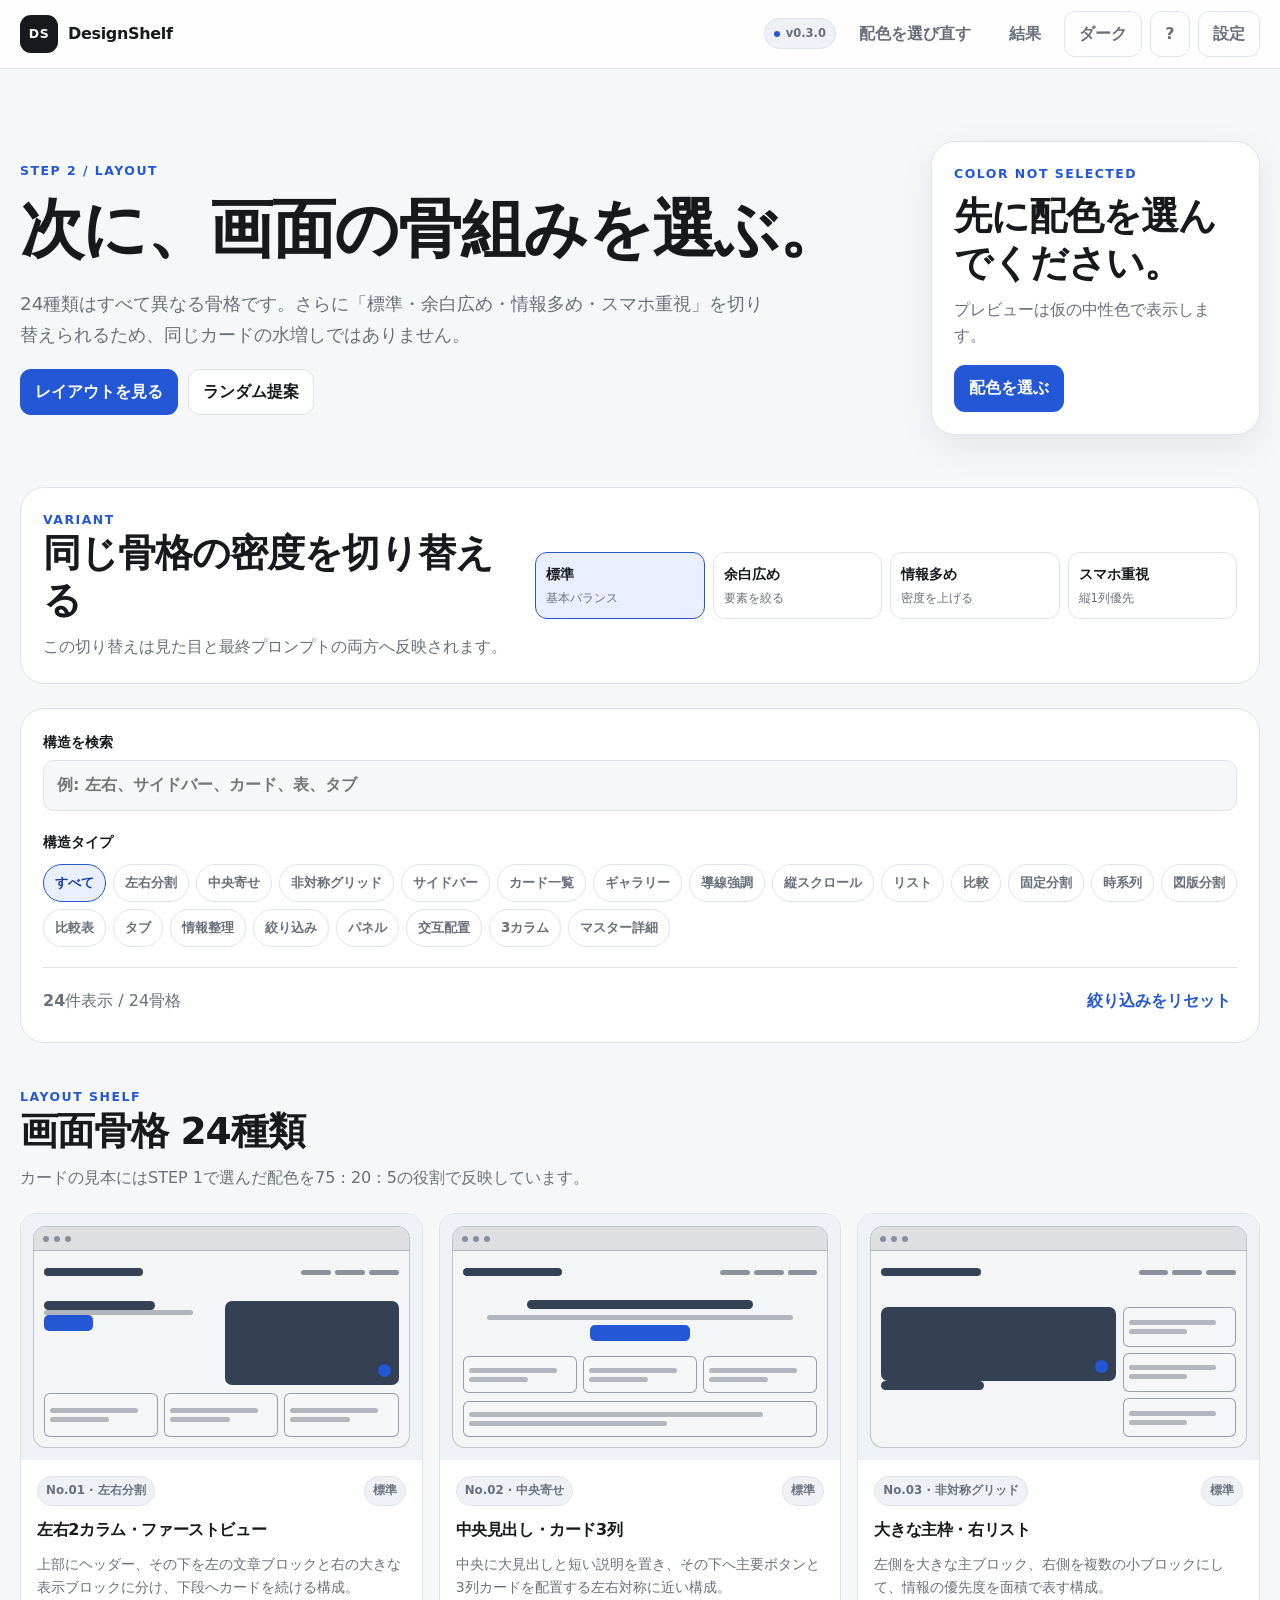
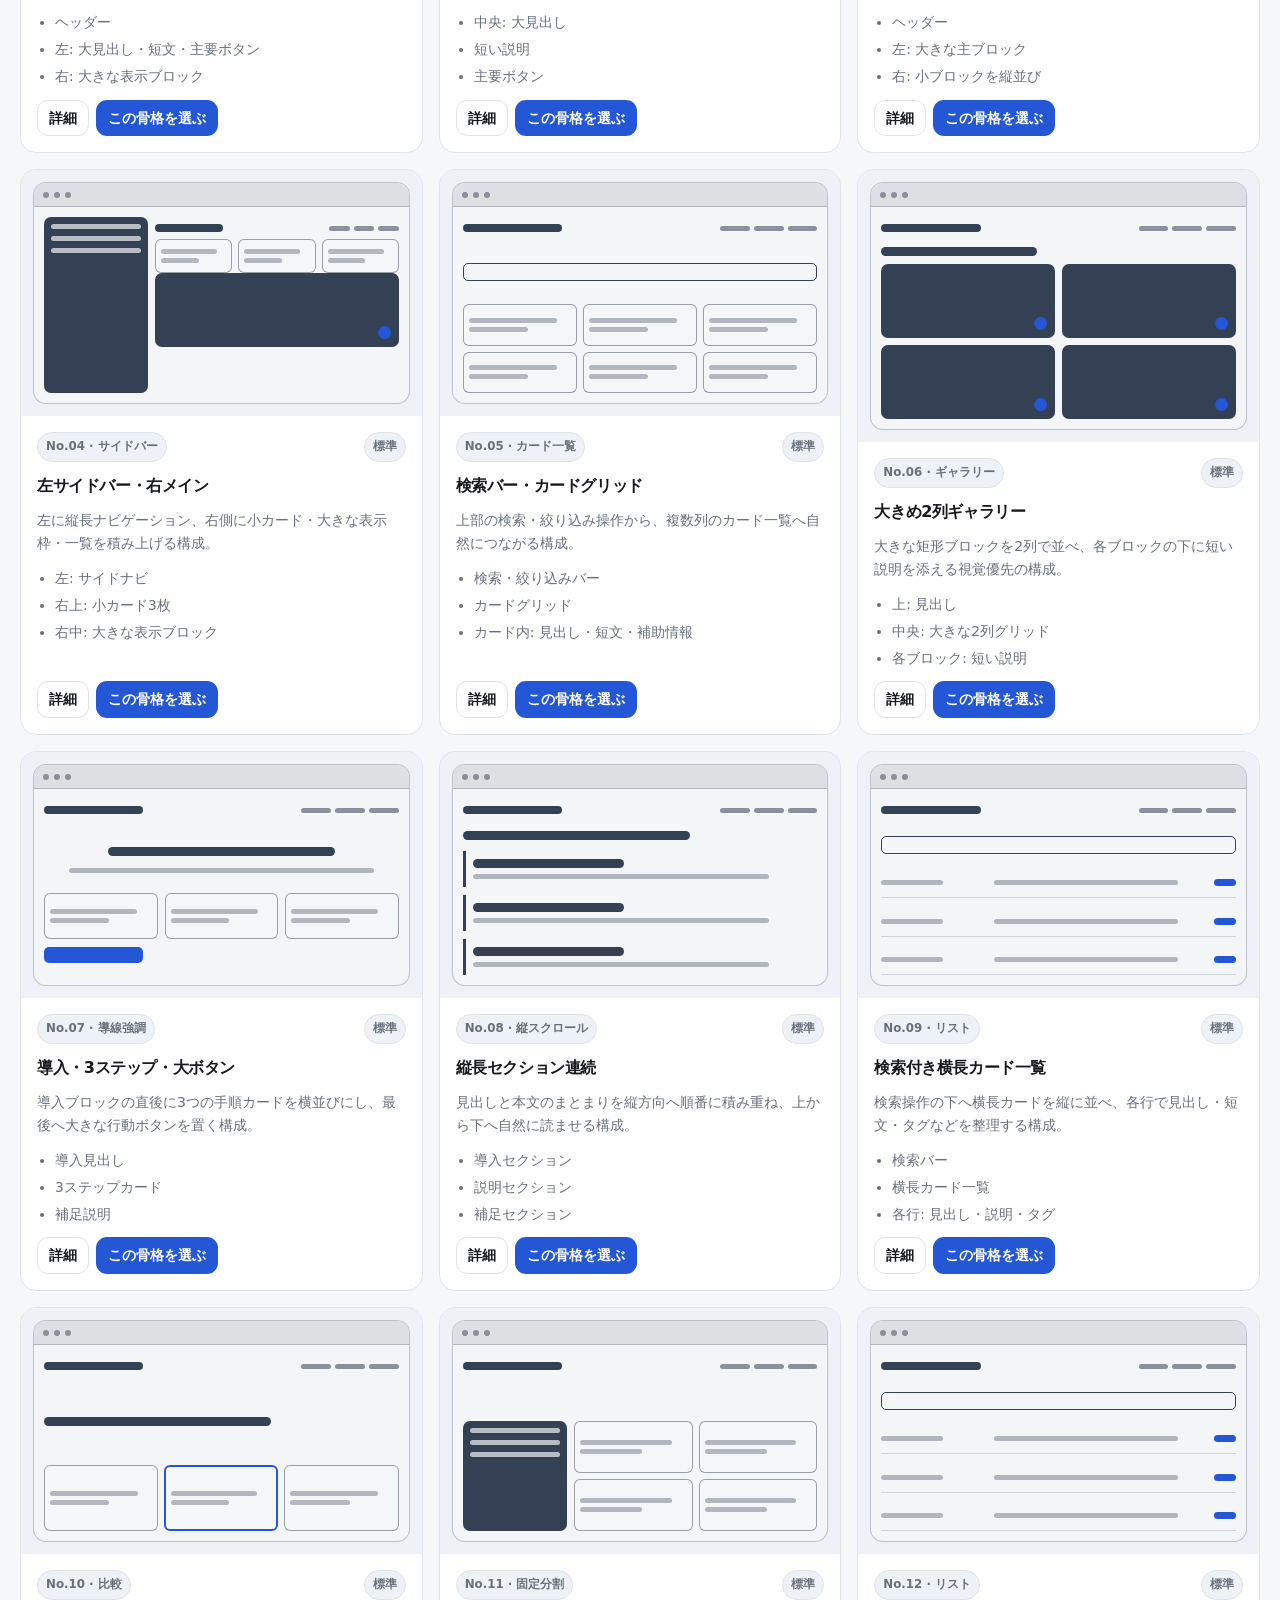
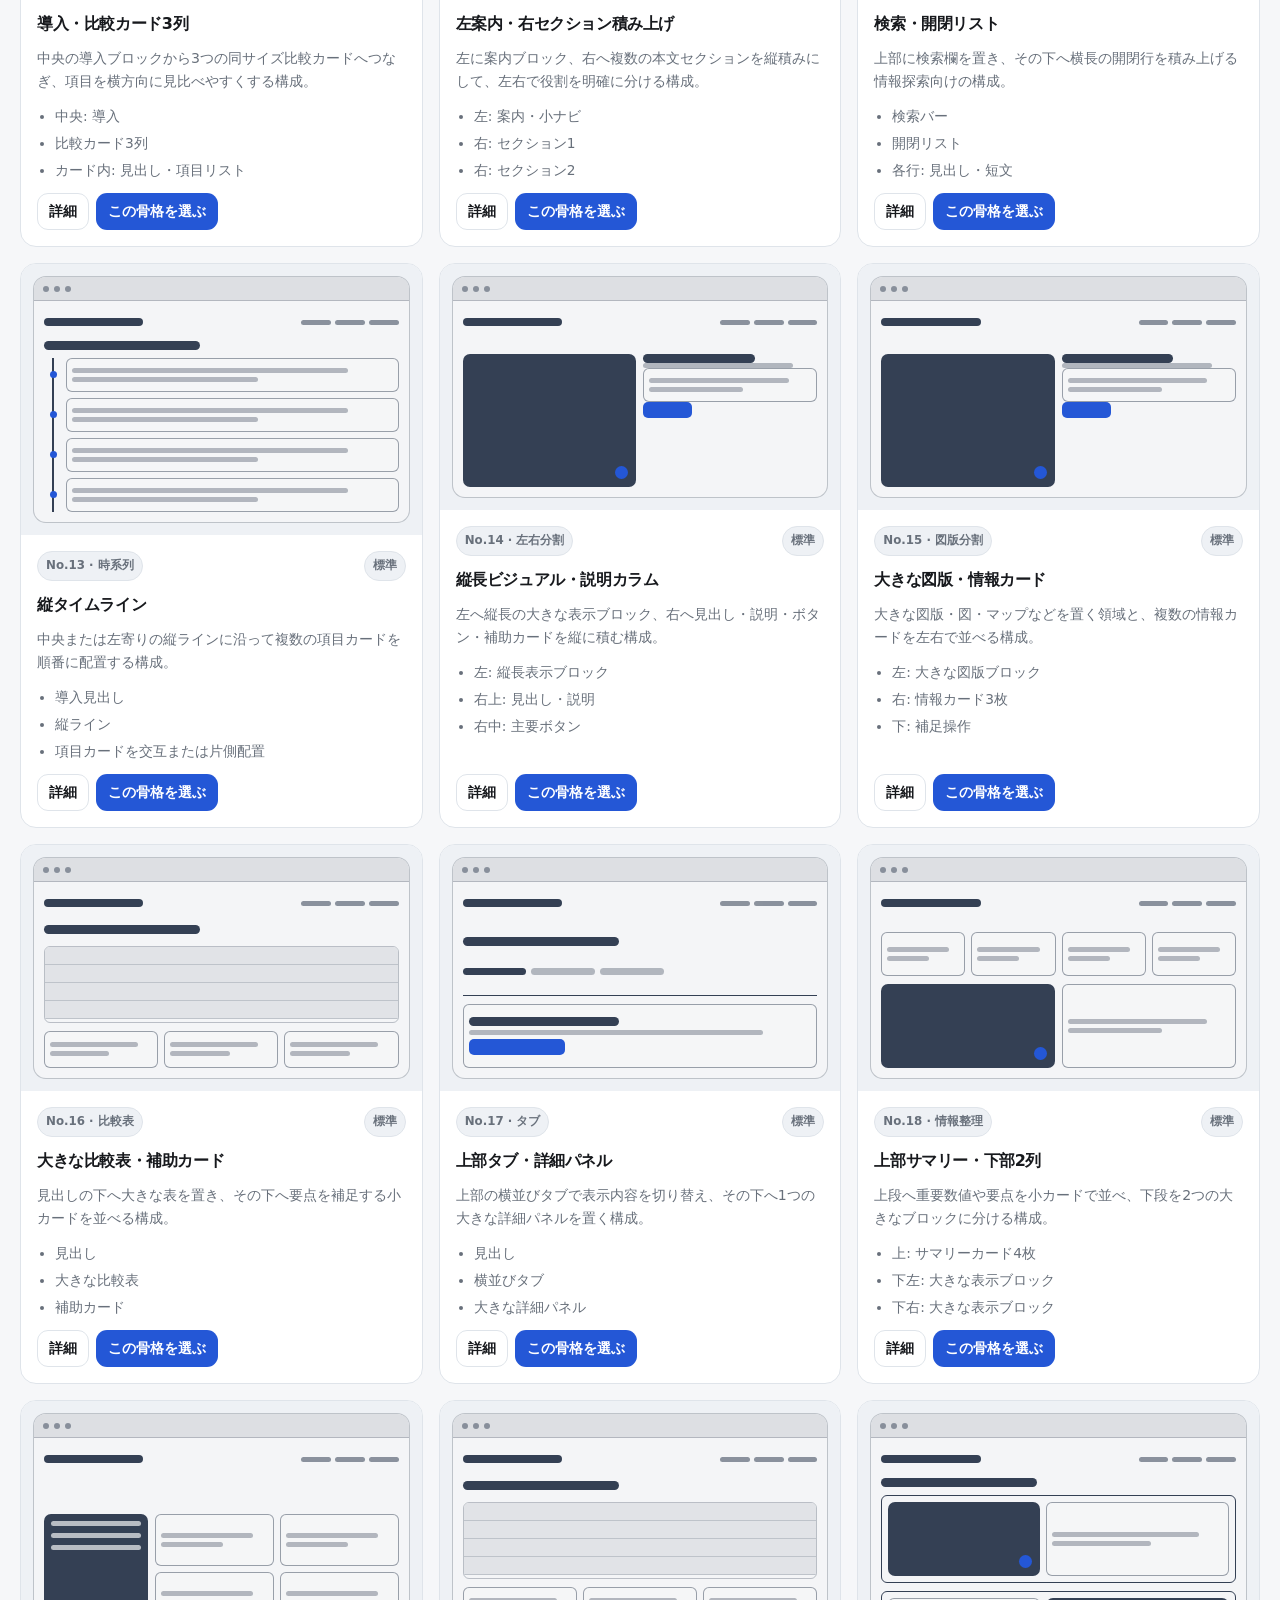
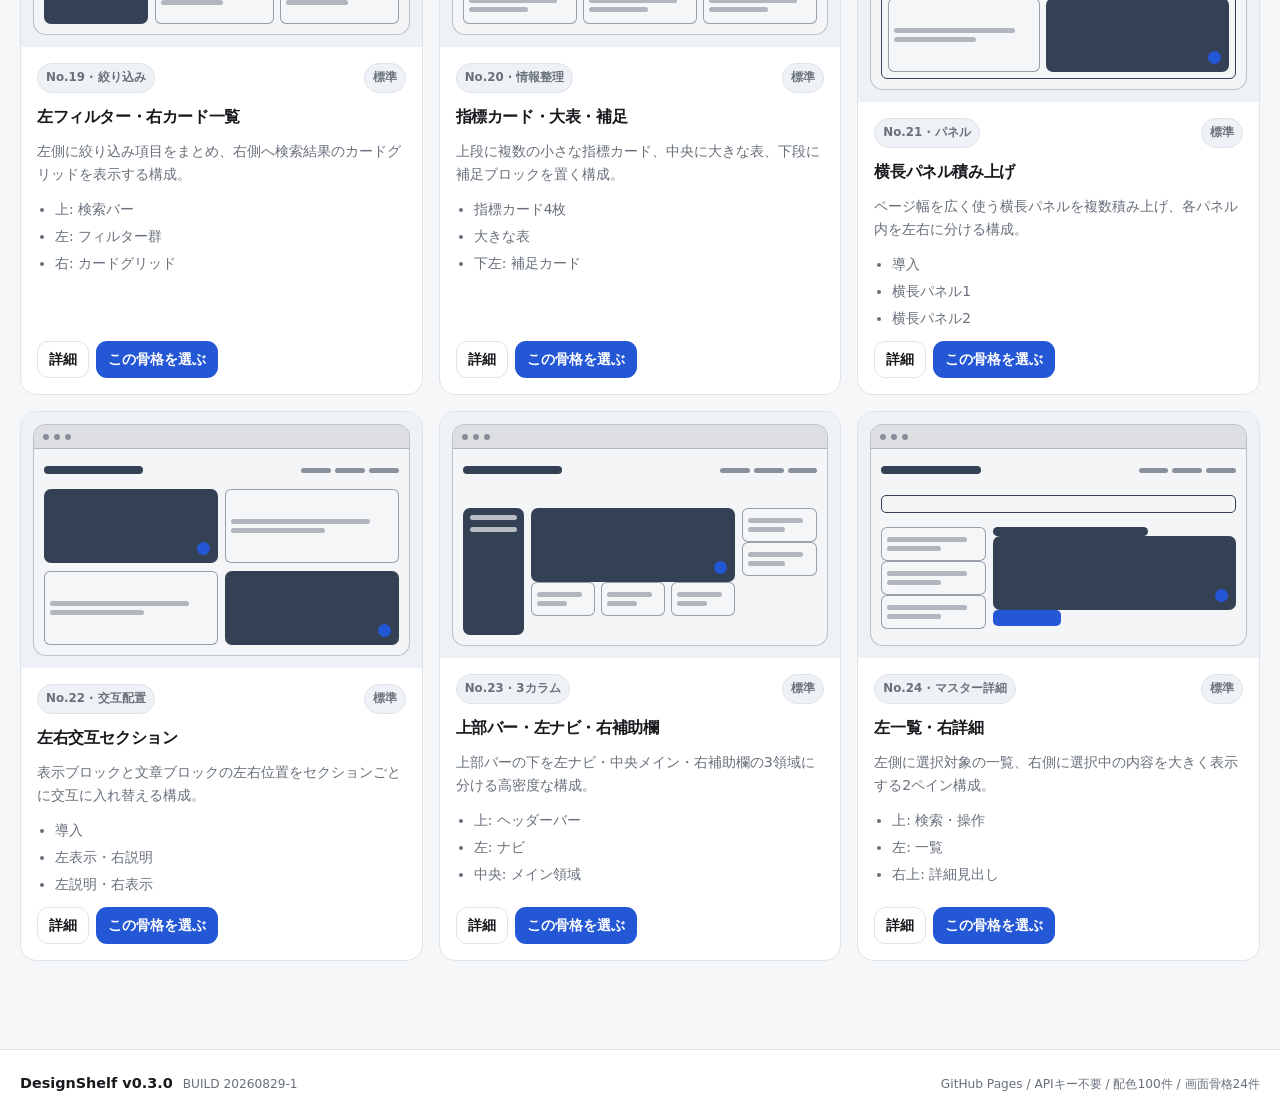
==== commit 257c3ec2: "Improve DesignShelf UX and architecture to v0.3.0" ====
--- a/layouts.html
+++ b/layouts.html
@@ -1,117 +1,113 @@
 <!doctype html>
 <html lang="ja">
 <head>
-  <meta charset="utf-8" />
-  <meta name="viewport" content="width=device-width, initial-scale=1" />
-  <title>HTMLニトリ（仮） | レイアウトテンプレを選ぶ</title>
-  <meta name="description" content="選んだ配色を反映しながら、画面構造だけを選ぶページ。" />
-  <script>document.documentElement.dataset.theme = localStorage.getItem("htmlNitoriTheme") || "light";</script>
-  <link rel="stylesheet" href="css/style.css" />
+  <meta charset="utf-8">
+  <meta name="viewport" content="width=device-width, initial-scale=1">
+  <title>DesignShelf | レイアウトを選ぶ</title>
+  <meta name="description" content="選んだ配色を反映した24種類の画面骨格からレイアウトを選ぶページ。">
+  <script>
+    try { const saved = localStorage.getItem('designShelf.theme'); document.documentElement.dataset.theme = saved || (matchMedia('(prefers-color-scheme: dark)').matches ? 'dark' : 'light'); } catch (_) {}
+    try { const prefs = JSON.parse(localStorage.getItem('designShelf.preferences.v1') || '{}'); document.documentElement.dataset.density = prefs.compact ? 'compact' : 'comfortable'; document.documentElement.dataset.reduceMotion = prefs.reduceMotion ? '1' : '0'; } catch (_) {}
+  </script>
+  <link rel="stylesheet" href="css/base.css">
+  <link rel="stylesheet" href="css/components.css">
+  <link rel="stylesheet" href="css/shell.css">
+  <link rel="stylesheet" href="css/pages.css">
 </head>
 <body data-page="layouts">
   <header class="site-header">
-    <nav class="nav" aria-label="メインナビゲーション">
-      <a class="logo" href="index.html" aria-label="HTMLニトリ ホーム">
-        <span class="logo-mark">HN</span>
-        <span>HTMLニトリ<span class="beta">仮</span></span>
+    <nav class="nav shell" aria-label="メインナビゲーション">
+      <a class="brand" href="index.html" aria-label="DesignShelf ホーム">
+        <span class="brand-mark">DS</span>
+        <span>DesignShelf</span>
       </a>
       <div class="nav-actions">
-        <a class="ghost-link" href="index.html">色を選び直す</a>
-        <a class="ghost-link" href="result.html">結果を見る</a>
-        <button class="ghost-btn theme-toggle" id="themeToggleBtn" type="button" aria-pressed="false">ダーク</button>
-        <a class="ghost-link" href="README.md">README</a>
+        <a class="nav-link" href="index.html">配色を選び直す</a>
+        <a class="nav-link" href="result.html">結果</a>
+        <button class="button button-quiet" id="themeToggleBtn" type="button" aria-pressed="false">ダーク</button>
       </div>
     </nav>
   </header>
 
   <main>
-    <section class="hero choice-hero">
+    <section class="hero shell">
       <div class="hero-copy">
-        <p class="eyebrow">step 2 / layout template</p>
-        <h1>次に画面の骨組みを選ぶ。</h1>
-        <p class="lead">ここで選ぶのは題材ではなく、ヘッダー・カラム・カード・表・リストなどの並べ方だけです。前のページで選んだ配色を、各レイアウト見本に反映して表示します。</p>
+        <p class="kicker">STEP 2 / LAYOUT</p>
+        <h1>次に、画面の骨組みを選ぶ。</h1>
+        <p class="lead">24種類はすべて異なる骨格です。さらに「標準・余白広め・情報多め・スマホ重視」を切り替えられるため、同じカードの水増しではありません。</p>
         <div class="hero-actions">
-          <a class="primary-btn" href="#layouts">レイアウトを見る</a>
-          <button class="secondary-btn" id="randomLayoutBtn" type="button">ランダムレイアウト</button>
+          <a class="button button-primary" href="#layoutShelf">レイアウトを見る</a>
+          <button class="button button-secondary" id="randomLayoutBtn" type="button">ランダム提案</button>
         </div>
       </div>
-      <aside class="hero-panel selected-panel" id="selectedStylePanel" aria-label="選択中の色"></aside>
+      <aside class="hero-panel" id="selectedPalettePanel" aria-label="選択中の配色"></aside>
     </section>
 
-    <section class="howto" aria-labelledby="layout-howto-title">
-      <h2 id="layout-howto-title">進行状況</h2>
-      <div class="steps steps-3">
-        <article class="done"><strong>1</strong><span>色・雰囲気を選択済み</span></article>
-        <article class="active"><strong>2</strong><span>レイアウトを選ぶ</span></article>
-        <article><strong>3</strong><span>まとめたプロンプト</span></article>
+    <section class="shell variant-panel" aria-labelledby="variantHeading">
+      <div>
+        <p class="kicker">VARIANT</p>
+        <h2 id="variantHeading">同じ骨格の密度を切り替える</h2>
+        <p>この切り替えは見た目と最終プロンプトの両方へ反映されます。</p>
+      </div>
+      <div class="variant-options" id="variantOptions" role="radiogroup" aria-label="レイアウトのバリエーション"></div>
+    </section>
+
+    <section class="shell tool-panel" aria-label="レイアウトの検索と絞り込み">
+      <div class="search-row">
+        <label class="field grow" for="layoutSearchInput">
+          <span>構造を検索</span>
+          <input id="layoutSearchInput" type="search" placeholder="例: 左右、サイドバー、カード、表、タブ" autocomplete="off">
+        </label>
+      </div>
+      <div class="filter-block">
+        <p class="filter-label">構造タイプ</p>
+        <div class="chips" id="layoutTypeChips"></div>
+      </div>
+      <div class="tool-footer">
+        <p role="status" aria-live="polite"><strong id="layoutResultCount">0</strong>件表示 / 24骨格</p>
+        <button class="text-button" id="resetLayoutFiltersBtn" type="button">絞り込みをリセット</button>
       </div>
     </section>
 
-    <section class="controls" aria-label="レイアウト検索と絞り込み">
-      <div class="search-box">
-        <label for="layoutSearchInput">構造を検索</label>
-        <input id="layoutSearchInput" type="search" placeholder="例: 左右分割、カード、サイドバー、比較表、時系列" autocomplete="off" />
-      </div>
-      <div class="filter-row one-column">
+    <section class="shell recent-section" id="recentLayoutSection" hidden aria-labelledby="recentLayoutHeading">
+      <div class="section-heading compact">
         <div>
-          <p class="filter-title">構造タイプ</p>
-          <div class="chips" id="layoutTypeChips"></div>
+          <p class="kicker">RECENT</p>
+          <h2 id="recentLayoutHeading">最近選んだ骨格</h2>
         </div>
       </div>
-      <div class="result-bar">
-        <p><span id="layoutResultCount">0</span>件表示中</p>
-        <button class="text-btn" id="layoutResetBtn" type="button">リセット</button>
-      </div>
+      <div class="recent-strip" id="recentLayoutGrid"></div>
     </section>
 
-    <section id="layouts" class="template-section" aria-labelledby="layouts-title">
-      <div class="section-head">
-        <p class="eyebrow">layout shelf</p>
-        <h2 id="layouts-title">画面構造テンプレ売り場</h2>
-        <p class="section-lead">ここで選ぶのは「画面の並べ方」だけです。カード上部の見本には、前ページで選んだ配色を反映します。</p>
+    <section class="shell shelf-section" id="layoutShelf" aria-labelledby="layoutShelfHeading">
+      <div class="section-heading">
+        <div>
+          <p class="kicker">LAYOUT SHELF</p>
+          <h2 id="layoutShelfHeading">画面骨格 24種類</h2>
+          <p>カードの見本にはSTEP 1で選んだ配色を75 : 20 : 5の役割で反映しています。</p>
+        </div>
       </div>
       <div class="layout-grid" id="layoutGrid" aria-live="polite"></div>
-      <p class="empty" id="layoutEmptyMessage" hidden>条件に合うレイアウトがありません。</p>
+      <div class="empty-state" id="layoutEmpty" hidden>
+        <h3>条件に合う骨格がありません。</h3>
+        <p>検索語か構造タイプを解除するか、24骨格からランダム提案を試してください。</p>
+        <div class="empty-actions">
+          <button class="button button-secondary" type="button" data-empty-action="reset">絞り込みを解除</button>
+          <button class="button button-primary" type="button" data-empty-action="random">24骨格からランダム</button>
+        </div>
+      </div>
     </section>
   </main>
 
-  <dialog class="modal" id="layoutModal">
-    <div class="modal-inner layout-modal-inner">
-      <button class="close-btn" id="closeLayoutModalBtn" type="button" aria-label="閉じる">×</button>
-      <div class="modal-preview" id="layoutModalPreview"></div>
-      <div class="modal-content">
-        <p class="modal-category" id="layoutModalType"></p>
-        <h2 id="layoutModalTitle"></h2>
-        <p id="layoutModalDescription"></p>
-        <div class="detail-list">
-          <div>
-            <h3>構造の使い方</h3>
-            <p id="layoutModalBestFor"></p>
-          </div>
-          <div>
-            <h3>構成</h3>
-            <ul id="layoutModalStructure"></ul>
-          </div>
-          <div>
-            <h3>特徴</h3>
-            <ul id="layoutModalFeatures"></ul>
-          </div>
-        </div>
-        <div class="prompt-area compact-prompt">
-          <div class="prompt-head">
-            <h3>この構造指示</h3>
-            <button class="primary-btn small" id="chooseLayoutBtn" type="button">この構造でプロンプト作成</button>
-          </div>
-          <textarea id="layoutPromptText" readonly></textarea>
-        </div>
-      </div>
+  <dialog class="dialog" id="layoutDialog">
+    <div class="dialog-card dialog-card-wide">
+      <button class="dialog-close" id="closeLayoutDialogBtn" type="button" aria-label="閉じる">×</button>
+      <div id="layoutDialogBody"></div>
     </div>
   </dialog>
 
   <div class="toast" id="toast" role="status" aria-live="polite"></div>
-
-  <script src="js/templates-data.js"></script>
-  <script src="js/layouts-data.js"></script>
-  <script src="js/main.js"></script>
+  <script type="module" src="js/shell.js"></script>
+  <script type="module" src="js/layouts.js"></script>
 </body>
 </html>
--- a/css/base.css
+++ b/css/base.css
@@ -0,0 +1,19 @@
+:root {
+  color-scheme: light;
+  --bg:#f6f7f9; --surface:#fff; --surface-2:#eef1f5; --text:#17191d; --muted:#68707b;
+  --line:#dfe4ea; --brand:#2457d6; --brand-strong:#163f9f; --brand-soft:#e9efff; --danger:#b42318;
+  --shadow:0 12px 35px rgba(20,28,45,.08); --radius-sm:10px; --radius:16px; --radius-lg:24px; --shell:1240px;
+}
+:root[data-theme="dark"] {
+  color-scheme:dark; --bg:#111318; --surface:#191c22; --surface-2:#22262e; --text:#f2f4f7; --muted:#a6adb8;
+  --line:#303641; --brand:#88aaff; --brand-strong:#b3c6ff; --brand-soft:#202b49; --danger:#ff8a80;
+  --shadow:0 16px 40px rgba(0,0,0,.24);
+}
+*{box-sizing:border-box} html{scroll-behavior:smooth} body{margin:0;min-width:320px;background:var(--bg);color:var(--text);font-family:Inter,"Noto Sans JP","Yu Gothic UI","Yu Gothic",system-ui,-apple-system,BlinkMacSystemFont,"Segoe UI",sans-serif;line-height:1.65;text-rendering:optimizeLegibility;padding-left:env(safe-area-inset-left,0);padding-right:env(safe-area-inset-right,0)}
+button,input,textarea,select{font:inherit} button,a{-webkit-tap-highlight-color:transparent} a{color:inherit;text-decoration:none} img,svg{max-width:100%} button{color:inherit}
+h1,h2,h3,p{margin-top:0} h1,h2,h3{line-height:1.25;letter-spacing:-.025em} h1{font-size:clamp(2.15rem,5vw,4.6rem);margin-bottom:20px} h2{font-size:clamp(1.55rem,3vw,2.35rem);margin-bottom:10px} h3{font-size:1.05rem} p{color:var(--muted)}
+.shell{width:min(calc(100% - 40px),var(--shell));margin-inline:auto} main{padding-bottom:88px}.kicker{margin-bottom:8px;color:var(--brand);font-size:.78rem;font-weight:800;letter-spacing:.12em}.lead{font-size:clamp(1rem,1.8vw,1.15rem);max-width:760px}.muted{color:var(--muted);font-size:.82rem;font-weight:500}
+.sr-only{position:absolute;width:1px;height:1px;padding:0;margin:-1px;overflow:hidden;clip:rect(0,0,0,0);white-space:nowrap;border:0}:focus-visible{outline:3px solid color-mix(in srgb,var(--brand) 55%,transparent);outline-offset:2px}
+html[data-reduce-motion="1"]{scroll-behavior:auto} html[data-reduce-motion="1"] *,html[data-reduce-motion="1"] *::before,html[data-reduce-motion="1"] *::after{animation-duration:.01ms!important;animation-iteration-count:1!important;transition-duration:.01ms!important;scroll-behavior:auto!important}
+@media(prefers-reduced-motion:reduce){html{scroll-behavior:auto}*,*::before,*::after{animation-duration:.01ms!important;animation-iteration-count:1!important;transition-duration:.01ms!important;scroll-behavior:auto!important}}
+@media(max-width:720px){.shell{width:min(calc(100% - 24px),var(--shell))}main{padding-bottom:56px}}
--- a/css/components.css
+++ b/css/components.css
@@ -0,0 +1,14 @@
+.site-header{border-bottom:1px solid var(--line);background:color-mix(in srgb,var(--surface) 94%,transparent)}.nav{min-height:68px;display:flex;align-items:center;justify-content:space-between;gap:20px}.brand{display:inline-flex;align-items:center;gap:10px;font-weight:850;letter-spacing:-.02em}.brand-mark{width:38px;height:38px;display:grid;place-items:center;border-radius:11px;background:var(--text);color:var(--surface);font-size:.78rem;letter-spacing:.04em}.nav-actions{display:flex;align-items:center;gap:8px;flex-wrap:wrap;justify-content:flex-end}.nav-link,.button{min-height:40px;display:inline-flex;align-items:center;justify-content:center;gap:8px;border-radius:11px;border:1px solid transparent;padding:9px 14px;font-weight:700;cursor:pointer;transition:transform 150ms ease,border-color 150ms ease,background 150ms ease,opacity 150ms ease}.nav-link:hover,.button:hover{transform:translateY(-1px)}.nav-link{color:var(--muted)}.nav-link:hover{color:var(--text);background:var(--surface-2)}.button-primary{background:var(--brand);color:#fff}:root[data-theme="dark"] .button-primary{color:#10131a}.button-primary:hover{background:var(--brand-strong)}.button-secondary{background:var(--surface);border-color:var(--line)}.button-quiet{background:transparent;border-color:var(--line);color:var(--muted)}.button-small{min-height:34px;padding:6px 11px;font-size:.86rem}.text-button{border:0;padding:6px;background:transparent;color:var(--brand);cursor:pointer;font-weight:750}
+.hero{padding-block:72px 52px;display:grid;grid-template-columns:minmax(0,1.45fr) minmax(270px,.55fr);gap:44px;align-items:center}.hero-copy{min-width:0}.hero-actions,.inline-actions{display:flex;gap:10px;flex-wrap:wrap;align-items:center}.hero-panel,.tool-panel,.variant-panel,.brief-card,.options-card,.prompt-card,.missing-card{background:var(--surface);border:1px solid var(--line);border-radius:var(--radius-lg);padding:22px}.hero-panel{box-shadow:var(--shadow)}.hero-stat{display:flex;align-items:baseline;gap:8px;margin-bottom:18px}.hero-stat strong{font-size:2.2rem}.hero-stat span{color:var(--muted);font-weight:700}.mini-steps{list-style:none;padding:0;margin:0;display:grid;gap:8px}.mini-steps li{display:flex;align-items:center;gap:10px;padding:10px 12px;border:1px solid var(--line);border-radius:12px;color:var(--muted)}.mini-steps li span{width:26px;height:26px;display:grid;place-items:center;border-radius:50%;background:var(--surface-2);font-size:.8rem;font-weight:800}.mini-steps .is-current{color:var(--text);border-color:var(--brand);background:var(--brand-soft)}.mini-steps .is-current span,.mini-steps .is-done span{background:var(--brand);color:#fff}
+.search-row{display:flex;gap:14px;align-items:end}.field{display:grid;gap:7px;font-weight:750}.field>span{font-size:.86rem}.grow{flex:1}input,textarea,select{width:100%;border:1px solid var(--line);border-radius:11px;background:var(--bg);color:var(--text);padding:11px 13px}textarea{resize:vertical}input:focus,textarea:focus,select:focus{border-color:var(--brand);outline:3px solid color-mix(in srgb,var(--brand) 16%,transparent)}.segmented{display:inline-flex;padding:3px;border-radius:12px;background:var(--surface-2)}.segment{border:0;background:transparent;color:var(--muted);border-radius:9px;padding:9px 13px;cursor:pointer;font-weight:700}.segment.is-active{background:var(--surface);color:var(--text);box-shadow:0 2px 8px rgba(20,28,45,.08)}.filter-block{margin-top:20px}.filter-label{margin:0 0 9px;color:var(--text);font-size:.9rem;font-weight:800}.chips{display:flex;gap:7px;flex-wrap:wrap}.chip{border:1px solid var(--line);border-radius:999px;background:var(--surface);color:var(--muted);padding:7px 11px;cursor:pointer;font-size:.84rem;font-weight:650}.chip:hover{border-color:var(--brand);color:var(--text)}.chip.is-active{border-color:var(--brand);background:var(--brand-soft);color:var(--brand-strong)}.tool-footer{display:flex;justify-content:space-between;gap:12px;align-items:center;margin-top:20px;padding-top:14px;border-top:1px solid var(--line)}.tool-footer p{margin:0}.section-heading{display:flex;align-items:end;justify-content:space-between;gap:18px;margin-bottom:22px}.section-heading p{margin-bottom:0;max-width:760px}.section-heading.compact{align-items:center}
+.spotlight{min-height:130px;border:1px solid var(--line);border-radius:var(--radius-lg);background:var(--surface);display:grid;grid-template-columns:minmax(220px,.8fr) 1.2fr auto;align-items:center;gap:20px;padding:20px}.spotlight-copy h2{margin-bottom:6px;font-size:1.35rem}.spotlight-copy p{margin-bottom:0}.palette-bar{display:grid;grid-template-columns:75fr 20fr 5fr;min-height:64px;border-radius:13px;overflow:hidden;border:1px solid rgba(0,0,0,.08)}.palette-bar.large{min-height:108px}.palette-codes{display:grid;grid-template-columns:repeat(3,1fr);gap:7px;margin-top:10px}.color-code{border:1px solid var(--line);background:var(--surface);color:var(--muted);border-radius:9px;padding:7px 8px;cursor:pointer;font:650 .78rem/1.2 ui-monospace,SFMono-Regular,Menlo,Consolas,monospace;text-align:center}.color-code:hover,.color-code.is-copied{border-color:var(--brand);color:var(--text)}.color-code.is-copied{background:var(--brand-soft);color:var(--brand-strong)}
+.palette-grid,.layout-grid{display:grid;grid-template-columns:repeat(3,minmax(0,1fr));gap:16px}.palette-card,.layout-card,.compare-card,.summary-card,.recent-card{background:var(--surface);border:1px solid var(--line);border-radius:var(--radius);overflow:hidden}.palette-card,.layout-card{display:flex;flex-direction:column;min-width:0;transition:transform 150ms ease,border-color 150ms ease,box-shadow 150ms ease}.palette-card:hover,.layout-card:hover{transform:translateY(-2px);border-color:var(--brand);box-shadow:var(--shadow)}.card-preview-button{border:0;padding:0;background:transparent;cursor:pointer;text-align:inherit}.palette-card .palette-bar{border-radius:0;border:0;min-height:104px}.card-body{padding:16px;display:flex;flex-direction:column;gap:12px;flex:1}.card-meta{display:flex;align-items:center;justify-content:space-between;gap:10px}.card-number,.badge{display:inline-flex;align-items:center;border:1px solid var(--line);background:var(--surface-2);color:var(--muted);border-radius:999px;padding:4px 8px;font-size:.74rem;font-weight:750}.card-title{margin:0;font-size:1rem;line-height:1.45}.card-actions{display:flex;gap:7px;flex-wrap:wrap;margin-top:auto}.icon-button{width:36px;height:36px;border-radius:10px;border:1px solid var(--line);background:var(--surface);cursor:pointer;display:grid;place-items:center}.icon-button.is-active{background:var(--brand-soft);border-color:var(--brand);color:var(--brand)}
+.selection-banner{margin-top:20px;border:1px solid var(--brand);background:var(--brand-soft);border-radius:var(--radius);padding:14px 16px;display:grid;grid-template-columns:minmax(180px,1fr) minmax(240px,1fr) auto;align-items:center;gap:14px}.selection-banner[hidden]{display:none}.selection-banner p{margin:0}.selection-banner .palette-bar{min-height:42px}.compare-section,.recent-section{margin-top:28px}.compare-grid,.recent-strip{display:grid;grid-template-columns:repeat(3,1fr);gap:12px}.compare-card{padding:14px}.compare-card h3{margin:10px 0 7px;font-size:.92rem}.recent-card .palette-bar{min-height:46px;border:0;border-radius:0}.recent-card-body{display:grid;gap:9px;padding:12px}.recent-card-body>strong{font-size:.88rem;line-height:1.4}.recent-layout-preview{padding:8px;background:var(--surface-2)}
+.variant-panel{display:grid;grid-template-columns:minmax(250px,.8fr) minmax(420px,1.2fr);gap:24px;align-items:center;margin-bottom:24px}.variant-panel p{margin-bottom:0}.variant-options{display:grid;grid-template-columns:repeat(4,1fr);gap:8px}.variant-option{border:1px solid var(--line);background:var(--surface);border-radius:12px;padding:10px;cursor:pointer;text-align:left}.variant-option strong{display:block;font-size:.88rem;margin-bottom:3px}.variant-option span{display:block;color:var(--muted);font-size:.72rem}.variant-option.is-active{border-color:var(--brand);background:var(--brand-soft)}.layout-card-preview{padding:12px;background:var(--surface-2)}.layout-card .card-body p{margin:0;font-size:.88rem}.structure-list{margin:0;padding-left:18px;color:var(--muted);font-size:.86rem}.structure-list li+li{margin-top:4px}
+.dialog{border:0;background:transparent;padding:20px;width:min(760px,calc(100% - 24px));max-width:none}.dialog::backdrop{background:rgba(10,12,16,.64)}.dialog-card{position:relative;background:var(--surface);border:1px solid var(--line);border-radius:22px;padding:24px;max-height:calc(100vh - 40px);overflow:auto;box-shadow:0 24px 80px rgba(0,0,0,.28)}.dialog-card-wide{width:min(980px,100%);margin:auto}.dialog-close{position:absolute;top:12px;right:12px;z-index:3;width:38px;height:38px;border:1px solid var(--line);background:var(--surface);border-radius:50%;cursor:pointer;font-size:1.2rem}.dialog-grid{display:grid;grid-template-columns:1fr 1fr;gap:24px;align-items:start}.dialog-copy h2{padding-right:44px}.toast{position:fixed;z-index:20;right:18px;bottom:18px;max-width:min(360px,calc(100vw - 36px));background:var(--text);color:var(--surface);border-radius:12px;padding:11px 14px;box-shadow:var(--shadow);opacity:0;transform:translateY(10px);pointer-events:none;transition:opacity 160ms ease,transform 160ms ease}.toast.is-visible{opacity:1;transform:translateY(0)}.empty-state{text-align:center;padding:40px 20px;border:1px dashed var(--line);border-radius:var(--radius)}.empty-state h3{margin-bottom:6px}.empty-state p{margin:0 auto 14px;max-width:620px}.empty-actions{display:flex;justify-content:center;gap:8px;flex-wrap:wrap}.badge{white-space:nowrap}
+.wf-frame{--p-base:#f7f7f7;--p-main:#222;--p-tiny:#d44;--on-base:#111;--on-main:#fff;--on-tiny:#fff;background:var(--p-base);color:var(--on-base);border:1px solid color-mix(in srgb,var(--p-main) 28%,transparent);border-radius:13px;overflow:hidden;min-height:220px}.wf-frame.is-large{min-height:390px}.wf-browser{height:24px;display:flex;align-items:center;gap:5px;padding:0 9px;background:color-mix(in srgb,var(--p-base) 88%,var(--p-main));border-bottom:1px solid color-mix(in srgb,var(--p-main) 25%,transparent)}.wf-browser i{width:6px;height:6px;border-radius:50%;background:var(--p-main);opacity:.5}.wf-page{padding:10px;display:grid;gap:8px;min-height:196px}.is-large .wf-page{padding:18px;gap:12px;min-height:360px}.wf-nav{height:22px;display:flex;align-items:center;justify-content:space-between;gap:10px}.wf-logo,.wf-title,.wf-text,.wf-button,.wf-pill{display:block;border-radius:99px}.wf-logo{width:28%;height:8px;background:var(--p-main)}.wf-links{display:flex;gap:4px;width:35%;justify-content:end}.wf-links i{display:block;width:24%;height:5px;border-radius:99px;background:var(--p-main);opacity:.55}.wf-title{height:9px;background:var(--p-main);width:64%}.wf-title.short{width:44%}.wf-text{height:5px;background:var(--p-main);opacity:.35;width:86%}.wf-text.short{width:58%}.wf-button{width:28%;min-width:32px;height:16px;border-radius:5px;background:var(--p-tiny)}.wf-card{border:1px solid color-mix(in srgb,var(--p-main) 48%,transparent);background:color-mix(in srgb,var(--p-base) 94%,#fff);border-radius:6px;min-height:34px;padding:5px;display:grid;align-content:center;gap:4px}.wf-media{min-height:74px;border-radius:7px;background:var(--p-main);position:relative}.wf-media::after{content:"";position:absolute;width:13px;height:13px;border-radius:50%;right:8px;bottom:8px;background:var(--p-tiny)}.wf-grid-2,.wf-grid-3,.wf-grid-4{display:grid;gap:6px}.wf-grid-2{grid-template-columns:repeat(2,1fr)}.wf-grid-3{grid-template-columns:repeat(3,1fr)}.wf-grid-4{grid-template-columns:repeat(4,1fr)}.wf-row{display:grid;grid-template-columns:1fr 2fr auto;gap:6px;align-items:center;min-height:24px;border-bottom:1px solid color-mix(in srgb,var(--p-main) 18%,transparent)}.wf-pill{width:22px;height:7px;background:var(--p-tiny)}.wf-table{border:1px solid color-mix(in srgb,var(--p-main) 30%,transparent);border-radius:6px;overflow:hidden}.wf-table>i{display:block;height:18px;border-bottom:1px solid color-mix(in srgb,var(--p-main) 20%,transparent);background:color-mix(in srgb,var(--p-base) 90%,var(--p-main))}.wf-sidebar{background:var(--p-main);border-radius:7px;padding:7px;display:grid;gap:7px;align-content:start}.wf-sidebar i{height:5px;background:var(--on-main);opacity:.65;border-radius:99px}.wf-tabbar{display:flex;gap:5px;border-bottom:1px solid var(--p-main);padding-bottom:5px}.wf-tabbar i{width:18%;height:7px;border-radius:99px;background:var(--p-main);opacity:.35}.wf-tabbar i:first-child{opacity:1}.wf-timeline{display:grid;gap:6px;border-left:2px solid var(--p-main);margin-left:8px;padding-left:12px}.wf-timeline .wf-card{position:relative}.wf-timeline .wf-card::before{content:"";position:absolute;width:7px;height:7px;border-radius:50%;background:var(--p-tiny);left:-17px;top:12px}
+.wf-main{display:grid;grid-template-columns:1fr 1fr;gap:7px}.wf-center{display:grid;justify-items:center;gap:5px;padding:6px 0}.wf-side-stack,.wf-section,.wf-panel{display:grid;gap:6px}.wf-search{height:18px;border:1px solid var(--p-main);border-radius:5px}.wf-gallery,.wf-steps,.wf-alt{display:grid;grid-template-columns:repeat(2,1fr);gap:7px}.wf-steps{grid-template-columns:repeat(3,1fr)}.wf-section{min-height:34px;border-left:3px solid var(--p-main);padding-left:7px;align-content:center}.wf-panel{grid-template-columns:1fr 1.2fr;border:1px solid var(--p-main);border-radius:6px;padding:6px}.wf-alt.reverse .wf-media{order:2}.wf-layout-dashboard-sidebar .wf-main,.wf-layout-split-sticky .wf-main,.wf-layout-filter-sidebar-grid .wf-main,.wf-layout-master-detail .wf-main{grid-template-columns:.6fr 1.4fr}.wf-layout-magazine-grid .wf-main{grid-template-columns:1.55fr .75fr}.wf-layout-command-center .wf-main{grid-template-columns:.45fr 1.5fr .55fr}.wf-layout-gallery-grid .wf-gallery{grid-template-columns:repeat(2,1fr)}.wf-layout-tall-visual-split .wf-media,.wf-layout-figure-info .wf-media{min-height:120px}.wf-layout-comparison-cards .wf-grid-3 .wf-card:nth-child(2){border:2px solid var(--p-tiny)}
+.wf-frame[data-variant="spacious"] .wf-page{gap:13px;padding:15px}.wf-frame[data-variant="spacious"] .wf-card:nth-child(n+3){display:none}.wf-frame[data-variant="dense"] .wf-page{gap:5px;padding:8px}.wf-frame[data-variant="dense"] .wf-card{min-height:28px}.wf-frame[data-variant="mobile"]{width:min(62%,220px);margin-inline:auto;border-radius:18px}.wf-frame[data-variant="mobile"] .wf-main,.wf-frame[data-variant="mobile"] .wf-grid-2,.wf-frame[data-variant="mobile"] .wf-grid-3,.wf-frame[data-variant="mobile"] .wf-grid-4,.wf-frame[data-variant="mobile"] .wf-gallery,.wf-frame[data-variant="mobile"] .wf-steps,.wf-frame[data-variant="mobile"] .wf-panel,.wf-frame[data-variant="mobile"] .wf-alt{grid-template-columns:1fr}.recent-layout-preview .wf-frame{min-height:145px}.recent-layout-preview .wf-page{min-height:121px}
+.summary-grid{display:grid;grid-template-columns:1fr 1fr;gap:16px}.summary-card{padding:18px}.check-row{display:flex;gap:9px;align-items:flex-start;cursor:pointer}.check-row input{width:auto;margin-top:5px}.options-grid{display:grid;gap:12px}.prompt-output{min-height:480px;font-family:ui-monospace,SFMono-Regular,Menlo,Consolas,monospace;line-height:1.65}
+html[data-density="compact"] .palette-grid,html[data-density="compact"] .layout-grid{grid-template-columns:repeat(4,minmax(0,1fr));gap:11px}html[data-density="compact"] .palette-card .palette-bar{min-height:72px}html[data-density="compact"] .card-body{padding:12px;gap:9px}html[data-density="compact"] .card-title{font-size:.9rem}html[data-density="compact"] .layout-card-preview{padding:8px}html[data-density="compact"] .wf-frame{min-height:175px}
+@media(max-width:1100px){html[data-density="compact"] .palette-grid,html[data-density="compact"] .layout-grid{grid-template-columns:repeat(3,minmax(0,1fr))}.recent-strip{grid-template-columns:repeat(2,minmax(0,1fr))}}@media(max-width:1000px){.palette-grid,.layout-grid{grid-template-columns:repeat(2,minmax(0,1fr))}.variant-panel{grid-template-columns:1fr}.spotlight{grid-template-columns:1fr 1fr}}@media(max-width:760px){.nav{align-items:flex-start;padding-block:12px}.hero{grid-template-columns:1fr;padding-block:44px 34px;gap:22px}.search-row{align-items:stretch;flex-direction:column}.selection-banner,.compare-grid,.summary-grid{grid-template-columns:1fr}.variant-options{grid-template-columns:repeat(2,1fr)}.dialog{padding:8px}.dialog-card{max-height:calc(100vh - 16px);padding:18px}.dialog-grid{grid-template-columns:1fr}html[data-density="compact"] .palette-grid,html[data-density="compact"] .layout-grid{grid-template-columns:repeat(2,minmax(0,1fr))}}@media(max-width:560px){.brand span:last-child{display:none}.palette-grid,.layout-grid,.recent-strip,html[data-density="compact"] .palette-grid,html[data-density="compact"] .layout-grid{grid-template-columns:1fr}.spotlight,.palette-codes,.variant-options{grid-template-columns:1fr}.tool-panel,.variant-panel,.brief-card,.options-card,.prompt-card,.missing-card{padding:16px}}
--- a/css/shell.css
+++ b/css/shell.css
@@ -0,0 +1 @@
+.version-chip{display:inline-flex;align-items:center;min-height:30px;padding:5px 9px;border:1px solid var(--line);border-radius:999px;background:var(--surface-2);color:var(--muted);font-size:.72rem;font-weight:800;white-space:nowrap}.version-chip::before{content:"";width:6px;height:6px;margin-right:6px;border-radius:50%;background:var(--brand)}.shell-icon-button{min-width:40px;padding-inline:10px;font-size:1rem}.site-footer{border-top:1px solid var(--line);background:var(--surface);padding:22px 0 calc(22px + env(safe-area-inset-bottom,0px))}.footer-inner{display:flex;align-items:center;justify-content:space-between;gap:20px}.footer-inner>div{display:flex;align-items:baseline;gap:10px}.footer-inner strong{font-size:.9rem}.footer-inner span,.footer-inner p{color:var(--muted);font-size:.76rem;margin:0}.shell-dialog{width:min(680px,calc(100% - 24px))}.shell-dialog-card{width:100%}.settings-list{display:grid;gap:9px;margin-top:18px}.setting-row{display:flex;align-items:center;justify-content:space-between;gap:18px;padding:13px 14px;border:1px solid var(--line);border-radius:13px;background:var(--bg);cursor:pointer}.setting-row>span{display:grid;gap:2px}.setting-row strong{font-size:.9rem}.setting-row small{color:var(--muted)}.setting-row input{width:20px;height:20px}.settings-actions{display:flex;flex-wrap:wrap;gap:8px;margin-top:16px}.help-grid{display:grid;grid-template-columns:1fr 1fr;gap:18px;margin-top:18px}.help-grid section{border:1px solid var(--line);border-radius:14px;padding:15px;background:var(--bg)}.help-steps{margin:0;padding-left:20px}.help-steps li+li{margin-top:8px}.help-steps li span{display:block;color:var(--muted);font-size:.82rem}.shortcut-list{display:grid;gap:8px}.shortcut-list>div{display:grid;grid-template-columns:44px 1fr;gap:9px;align-items:center}kbd{display:inline-grid;place-items:center;min-height:30px;border:1px solid var(--line);border-bottom-width:2px;border-radius:8px;background:var(--surface);font:800 .78rem/1 ui-monospace,monospace}.diagnostic-summary{display:flex;align-items:center;justify-content:space-between;gap:12px;margin:16px 0 12px;padding:13px 14px;border:1px solid var(--line);border-radius:13px;background:var(--bg)}.diagnostic-summary.is-ok{border-color:#198754}.diagnostic-summary.has-warning{border-color:#d97706}.diagnostic-list{display:grid;gap:7px}.diagnostic-row{display:grid;grid-template-columns:30px 1fr;gap:9px;align-items:center;padding:10px 12px;border:1px solid var(--line);border-radius:11px}.diagnostic-icon{width:26px;height:26px;display:grid;place-items:center;border-radius:50%;background:var(--surface-2);font-weight:900}.diagnostic-row.is-ok .diagnostic-icon{color:#198754}.diagnostic-row.has-warning .diagnostic-icon{color:#d97706}.diagnostic-row>div{display:grid;gap:1px}.diagnostic-row small{color:var(--muted)}@media(max-width:760px){.footer-inner{align-items:flex-start;flex-direction:column;gap:7px}.help-grid{grid-template-columns:1fr}.diagnostic-summary{align-items:flex-start;flex-direction:column}}@media(max-width:560px){.nav{display:grid;grid-template-columns:auto minmax(0,1fr);gap:8px 12px;align-items:center}.nav-actions{grid-column:1/-1;width:100%;justify-content:flex-start;flex-wrap:nowrap;overflow-x:auto;padding-bottom:2px;scrollbar-width:thin}.nav-actions>*{flex:0 0 auto}.version-chip{order:99}}
--- a/css/pages.css
+++ b/css/pages.css
@@ -0,0 +1 @@
+body[data-page="palettes"] .tool-panel,body[data-page="layouts"] .tool-panel{margin-top:24px}.shelf-section{margin-top:44px}.compare-section{margin-bottom:12px}body[data-page="layouts"] .variant-panel{margin-top:0}body[data-page="layouts"] .layout-grid{margin-top:6px}.result-content{display:grid;gap:24px}.preview-section{padding-top:8px}.preview-section #combinedPreview{max-width:980px;margin-inline:auto}.brief-card textarea{margin-top:8px}.prompt-heading-row{margin-bottom:14px}.missing-card{margin-top:24px;text-align:center}.palette-detail-title{margin-bottom:14px}.palette-detail-meta{display:flex;gap:7px;flex-wrap:wrap;margin-bottom:14px}.palette-role-list{display:grid;gap:8px;margin:14px 0 0}.palette-role{display:grid;grid-template-columns:108px 1fr auto;gap:10px;align-items:center;border-bottom:1px solid var(--line);padding-bottom:8px}.palette-role:last-child{border-bottom:0}.palette-role strong{font-size:.86rem}.palette-role span{color:var(--muted);font-size:.84rem}.palette-role code{font-size:.78rem}.layout-detail-structure{margin:18px 0}.layout-detail-structure h3{margin-bottom:8px}@media(max-width:560px){.palette-role{grid-template-columns:1fr auto}.palette-role span{grid-column:1/-1}}
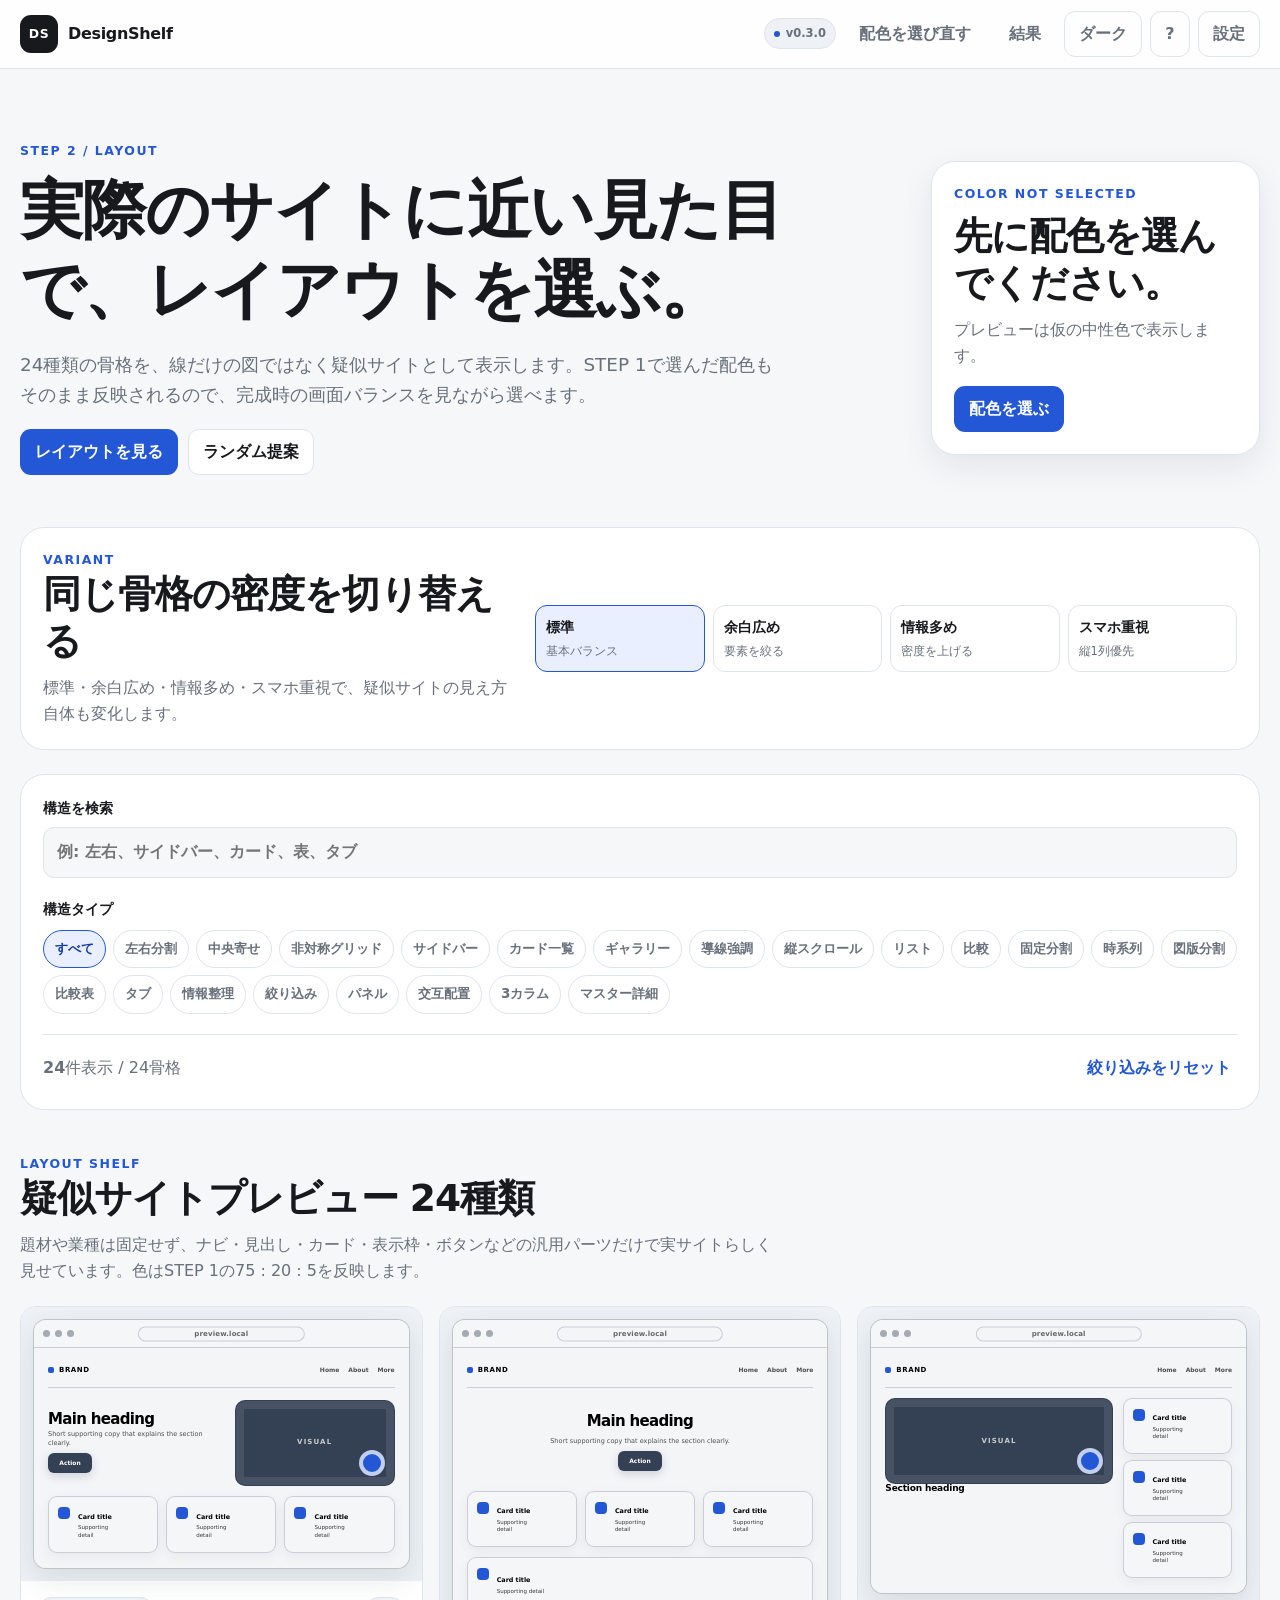
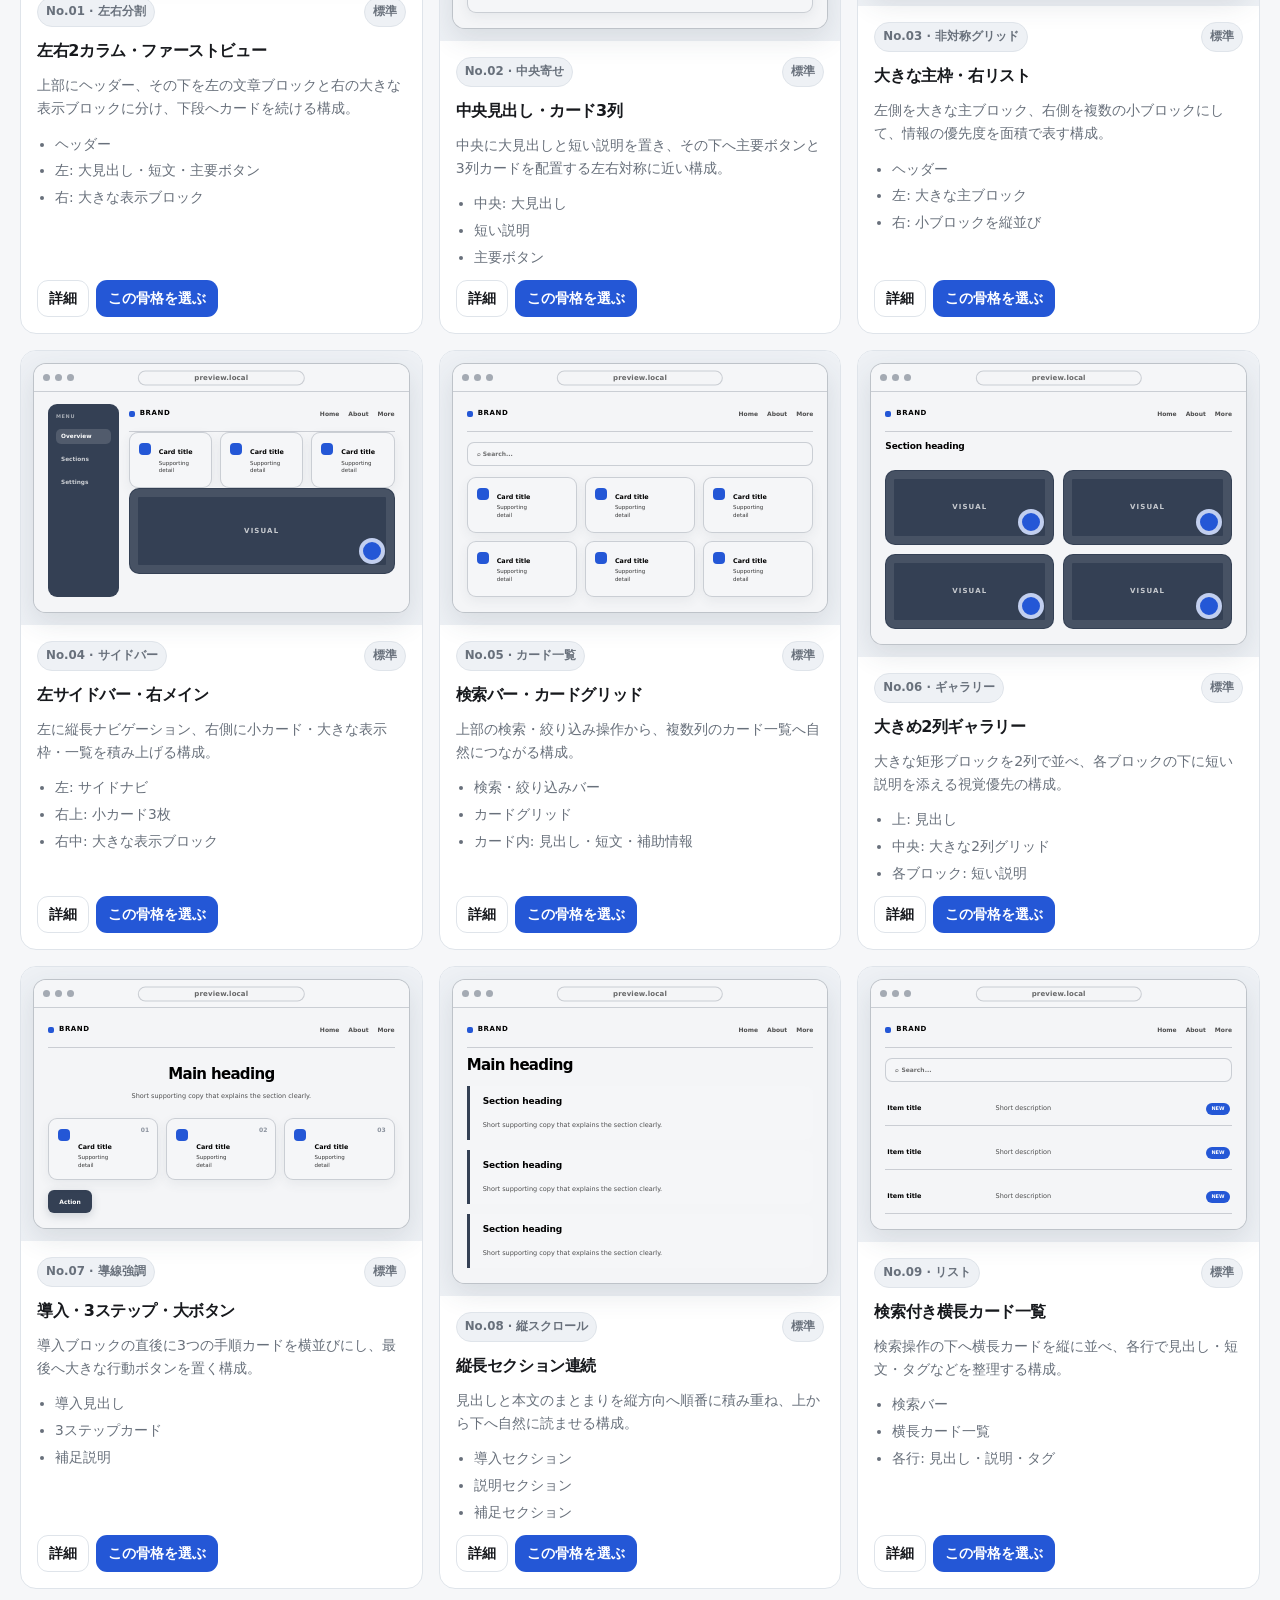
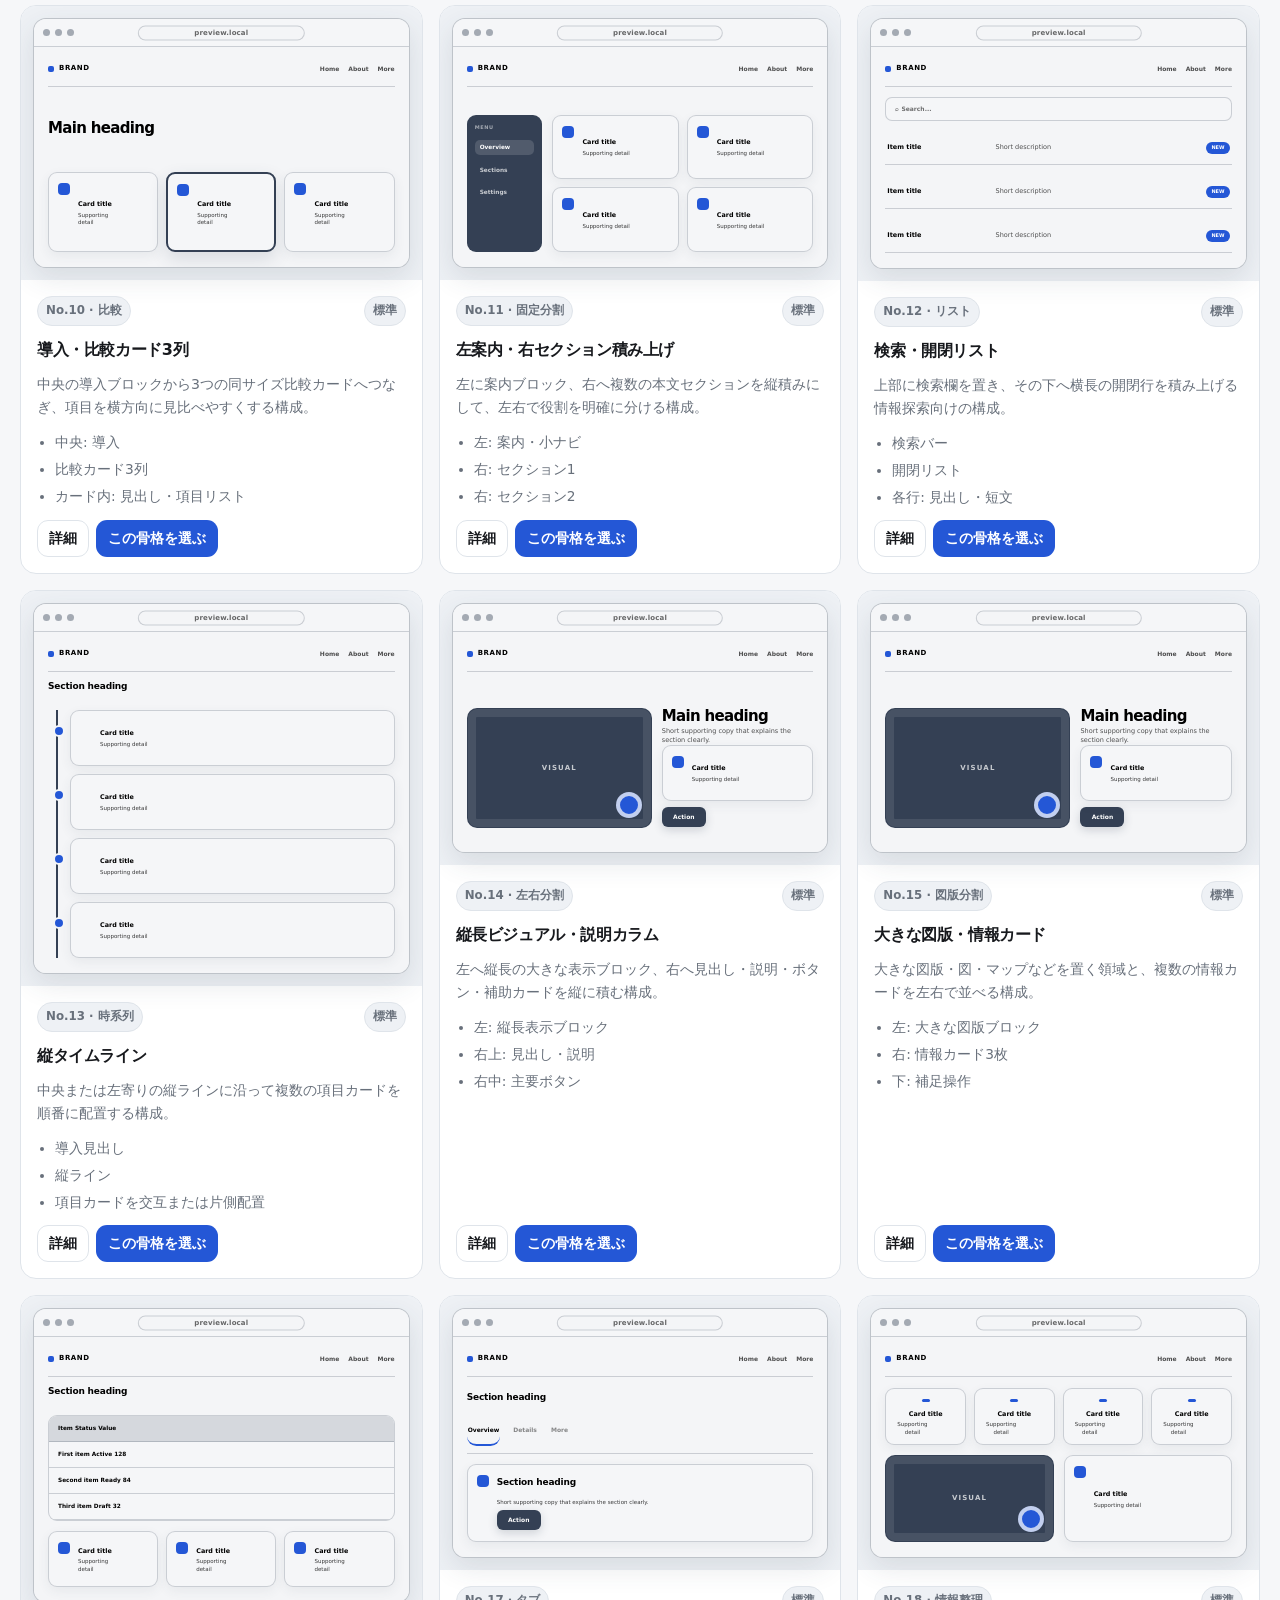
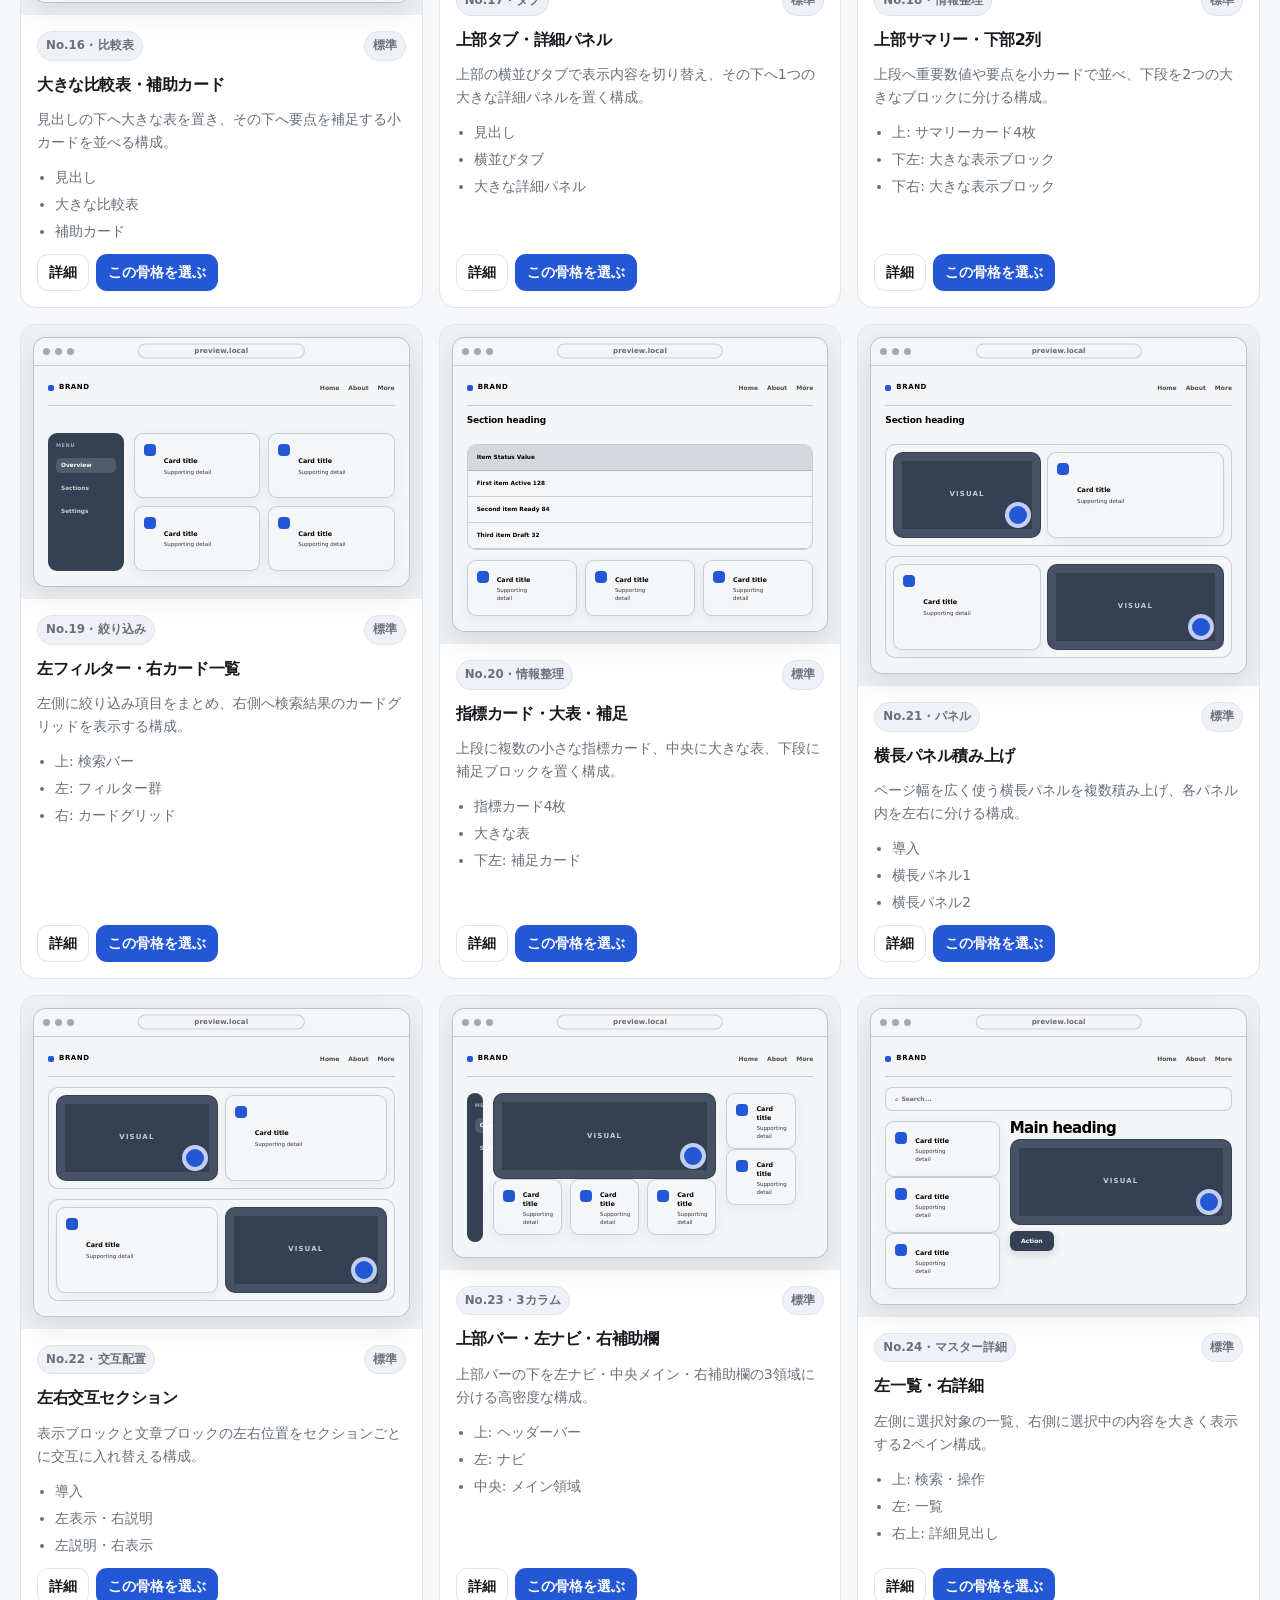
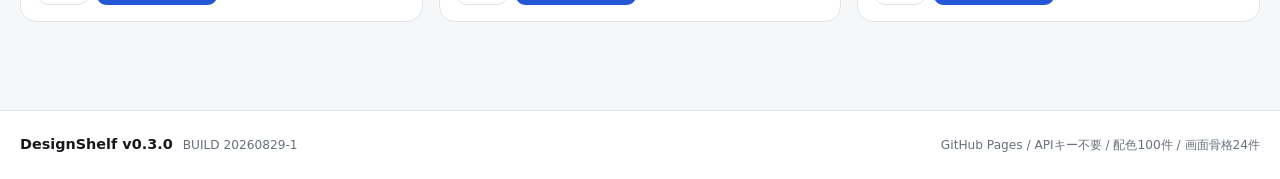
==== commit 8e04c980: "Show realistic pseudo-site layout previews" ====
--- a/layouts.html
+++ b/layouts.html
@@ -4,7 +4,7 @@
   <meta charset="utf-8">
   <meta name="viewport" content="width=device-width, initial-scale=1">
   <title>DesignShelf | レイアウトを選ぶ</title>
-  <meta name="description" content="選んだ配色を反映した24種類の画面骨格からレイアウトを選ぶページ。">
+  <meta name="description" content="選んだ配色を反映した、実サイト風の疑似プレビュー24種類からレイアウトを選ぶページ。">
   <script>
     try { const saved = localStorage.getItem('designShelf.theme'); document.documentElement.dataset.theme = saved || (matchMedia('(prefers-color-scheme: dark)').matches ? 'dark' : 'light'); } catch (_) {}
     try { const prefs = JSON.parse(localStorage.getItem('designShelf.preferences.v1') || '{}'); document.documentElement.dataset.density = prefs.compact ? 'compact' : 'comfortable'; document.documentElement.dataset.reduceMotion = prefs.reduceMotion ? '1' : '0'; } catch (_) {}
@@ -13,6 +13,7 @@
   <link rel="stylesheet" href="css/components.css">
   <link rel="stylesheet" href="css/shell.css">
   <link rel="stylesheet" href="css/pages.css">
+  <link rel="stylesheet" href="css/site-preview.css">
 </head>
 <body data-page="layouts">
   <header class="site-header">
@@ -33,8 +34,8 @@
     <section class="hero shell">
       <div class="hero-copy">
         <p class="kicker">STEP 2 / LAYOUT</p>
-        <h1>次に、画面の骨組みを選ぶ。</h1>
-        <p class="lead">24種類はすべて異なる骨格です。さらに「標準・余白広め・情報多め・スマホ重視」を切り替えられるため、同じカードの水増しではありません。</p>
+        <h1>実際のサイトに近い見た目で、レイアウトを選ぶ。</h1>
+        <p class="lead">24種類の骨格を、線だけの図ではなく疑似サイトとして表示します。STEP 1で選んだ配色もそのまま反映されるので、完成時の画面バランスを見ながら選べます。</p>
         <div class="hero-actions">
           <a class="button button-primary" href="#layoutShelf">レイアウトを見る</a>
           <button class="button button-secondary" id="randomLayoutBtn" type="button">ランダム提案</button>
@@ -47,7 +48,7 @@
       <div>
         <p class="kicker">VARIANT</p>
         <h2 id="variantHeading">同じ骨格の密度を切り替える</h2>
-        <p>この切り替えは見た目と最終プロンプトの両方へ反映されます。</p>
+        <p>標準・余白広め・情報多め・スマホ重視で、疑似サイトの見え方自体も変化します。</p>
       </div>
       <div class="variant-options" id="variantOptions" role="radiogroup" aria-label="レイアウトのバリエーション"></div>
     </section>
@@ -83,8 +84,8 @@
       <div class="section-heading">
         <div>
           <p class="kicker">LAYOUT SHELF</p>
-          <h2 id="layoutShelfHeading">画面骨格 24種類</h2>
-          <p>カードの見本にはSTEP 1で選んだ配色を75 : 20 : 5の役割で反映しています。</p>
+          <h2 id="layoutShelfHeading">疑似サイトプレビュー 24種類</h2>
+          <p>題材や業種は固定せず、ナビ・見出し・カード・表示枠・ボタンなどの汎用パーツだけで実サイトらしく見せています。色はSTEP 1の75 : 20 : 5を反映します。</p>
         </div>
       </div>
       <div class="layout-grid" id="layoutGrid" aria-live="polite"></div>
--- a/css/site-preview.css
+++ b/css/site-preview.css
@@ -0,0 +1,220 @@
+/* DesignShelf realistic pseudo-site preview layer.
+   Keeps layout data neutral: these labels are generic UI placeholders only. */
+
+.wf-frame{
+  --preview-surface:color-mix(in srgb,var(--p-base) 92%,#ffffff);
+  --preview-soft:color-mix(in srgb,var(--p-base) 84%,var(--p-main));
+  --preview-line:color-mix(in srgb,var(--p-main) 22%,transparent);
+  min-height:250px;
+  background:var(--p-base);
+  box-shadow:0 10px 28px color-mix(in srgb,var(--p-main) 12%,transparent);
+  font-family:Inter,"Noto Sans JP",system-ui,sans-serif;
+}
+.wf-frame.is-large{min-height:470px}
+.wf-frame i{font-style:normal}
+.wf-browser{
+  height:28px;
+  position:relative;
+  background:var(--preview-surface);
+  border-bottom:1px solid var(--preview-line);
+}
+.wf-browser::after{
+  content:"preview.local";
+  position:absolute;
+  left:50%;top:50%;transform:translate(-50%,-50%);
+  min-width:38%;
+  padding:3px 11px;
+  border:1px solid var(--preview-line);
+  border-radius:999px;
+  color:color-mix(in srgb,var(--on-base) 58%,transparent);
+  background:color-mix(in srgb,var(--p-base) 96%,#fff);
+  font:600 7px/1 system-ui,sans-serif;
+  text-align:center;
+  letter-spacing:.02em;
+}
+.wf-browser i{width:7px;height:7px;background:var(--p-main);opacity:.42}
+.wf-page{
+  min-height:220px;
+  padding:12px 14px 15px;
+  gap:10px;
+  overflow:hidden;
+  background:var(--p-base);
+  color:var(--on-base);
+}
+.is-large .wf-page{min-height:438px;padding:22px 26px;gap:18px}
+
+/* Generic navigation that looks like a real site without assigning an industry. */
+.wf-nav{height:28px;gap:12px;border-bottom:1px solid var(--preview-line);padding-bottom:7px}
+.wf-logo{width:auto;height:auto;background:none;display:inline-flex;align-items:center;gap:5px;color:var(--on-base);font-weight:900;font-size:7px;letter-spacing:.08em}
+.wf-logo::before{content:"BRAND"}
+.wf-logo::after{content:"";width:6px;height:6px;border-radius:2px;background:var(--p-tiny);order:-1}
+.wf-links{width:auto;gap:9px;align-items:center}
+.wf-links i{width:auto;height:auto;background:none!important;opacity:.68!important;color:var(--on-base);font:650 6px/1 system-ui,sans-serif;white-space:nowrap}
+.wf-links i:nth-child(1)::before{content:"Home"}
+.wf-links i:nth-child(2)::before{content:"About"}
+.wf-links i:nth-child(3)::before{content:"More"}
+
+/* Real text labels rather than anonymous bars. */
+.wf-title,.wf-text,.wf-button,.wf-pill{width:auto;height:auto;background:none;border-radius:0;color:var(--on-base)}
+.wf-title{display:block;min-height:18px;font-weight:900;font-size:15px;line-height:1.04;letter-spacing:-.045em;max-width:92%}
+.wf-title::before{content:"Main heading"}
+.wf-title.short{max-width:68%;font-size:9px;letter-spacing:-.02em}
+.wf-title.short::before{content:"Section heading"}
+.wf-text{display:block;min-height:8px;opacity:.68;font:500 6.5px/1.35 system-ui,sans-serif;max-width:92%}
+.wf-text::before{content:"Short supporting copy that explains the section clearly."}
+.wf-text.short{max-width:78%}
+.wf-text.short::before{content:"Supporting text"}
+.wf-button{
+  display:inline-flex;align-items:center;justify-content:center;
+  width:max-content;min-width:44px;min-height:20px;
+  padding:0 8px;border-radius:6px;
+  background:var(--p-main);color:var(--on-main);
+  font:800 6px/1 system-ui,sans-serif;
+  box-shadow:0 3px 10px color-mix(in srgb,var(--p-main) 20%,transparent);
+}
+.wf-button::before{content:"Action"}
+.wf-pill{display:inline-flex;align-items:center;justify-content:center;min-width:24px;min-height:12px;padding:0 5px;border-radius:999px;background:var(--p-tiny);color:var(--on-tiny);font:800 5px/1 system-ui,sans-serif}
+.wf-pill::before{content:"NEW"}
+
+/* Generic image/visual block: solid-color composition, not a gradient. */
+.wf-media{
+  min-height:86px;
+  overflow:hidden;
+  border:1px solid color-mix(in srgb,var(--p-main) 18%,transparent);
+  border-radius:10px;
+  background:var(--p-main);
+  color:var(--on-main);
+  display:grid;place-items:center;
+  box-shadow:inset 0 0 0 8px color-mix(in srgb,var(--p-main) 90%,var(--p-base));
+}
+.wf-media::before{content:"VISUAL";font:900 7px/1 system-ui,sans-serif;letter-spacing:.16em;opacity:.72}
+.wf-media::after{width:18px;height:18px;right:9px;bottom:9px;border:4px solid color-mix(in srgb,var(--p-base) 76%,transparent);background:var(--p-tiny)}
+.is-large .wf-media{min-height:150px}
+
+/* Cards now read as actual UI cards. */
+.wf-card{
+  position:relative;
+  min-height:56px;
+  padding:10px 8px 8px 29px;
+  gap:3px;
+  border:1px solid var(--preview-line);
+  border-radius:9px;
+  background:var(--preview-surface);
+  box-shadow:0 4px 12px color-mix(in srgb,var(--p-main) 7%,transparent);
+}
+.wf-card::before{content:"";position:absolute;left:9px;top:10px;width:12px;height:12px;border-radius:4px;background:var(--p-tiny)}
+.wf-card .wf-text{max-width:100%;opacity:.76;font-size:5.5px}
+.wf-card .wf-text:first-of-type{font-weight:850;font-size:6.4px;opacity:1}
+.wf-card .wf-text:first-of-type::before{content:"Card title"}
+.wf-card .wf-text.short::before{content:"Supporting detail"}
+.is-large .wf-card{min-height:82px;padding:15px 12px 12px 40px}
+.is-large .wf-card::before{left:13px;top:15px;width:18px;height:18px}
+.is-large .wf-card .wf-text:first-of-type{font-size:9px}
+.is-large .wf-card .wf-text{font-size:7px}
+
+/* Search / rows / tabs / sidebars become recognizable application UI. */
+.wf-search{height:24px;display:flex;align-items:center;padding:0 9px;border:1px solid var(--preview-line);border-radius:7px;background:var(--preview-surface);color:color-mix(in srgb,var(--on-base) 55%,transparent);font:600 6px/1 system-ui,sans-serif}
+.wf-search::before{content:"⌕  Search..."}
+.wf-row{min-height:34px;padding:5px 2px;border-bottom:1px solid var(--preview-line)}
+.wf-row .wf-text:first-child{font-weight:800;opacity:1}
+.wf-row .wf-text:first-child::before{content:"Item title"}
+.wf-row .wf-text:nth-child(2)::before{content:"Short description"}
+.wf-sidebar{min-width:0;background:var(--p-main);color:var(--on-main);border-radius:9px;padding:10px 8px;gap:8px}
+.wf-sidebar::before{content:"MENU";font:900 5px/1 system-ui,sans-serif;letter-spacing:.12em;opacity:.55;margin-bottom:2px}
+.wf-sidebar i{height:auto;background:none;color:var(--on-main);opacity:.74;font:650 5.8px/1.2 system-ui,sans-serif;padding:4px 5px;border-radius:5px}
+.wf-sidebar i:first-child{opacity:1;background:color-mix(in srgb,var(--on-main) 14%,transparent)}
+.wf-sidebar i:nth-child(1)::before{content:"Overview"}
+.wf-sidebar i:nth-child(2)::before{content:"Sections"}
+.wf-sidebar i:nth-child(3)::before{content:"Settings"}
+.wf-tabbar{gap:12px;padding-bottom:7px;border-bottom:1px solid var(--preview-line)}
+.wf-tabbar i{width:auto;height:auto;background:none;color:var(--on-base);font:750 6px/1 system-ui,sans-serif;opacity:.45;padding:0 1px 5px}
+.wf-tabbar i:first-child{opacity:1;border-bottom:2px solid var(--p-tiny)}
+.wf-tabbar i:nth-child(1)::before{content:"Overview"}
+.wf-tabbar i:nth-child(2)::before{content:"Details"}
+.wf-tabbar i:nth-child(3)::before{content:"More"}
+.wf-table{background:var(--preview-surface);border-color:var(--preview-line);border-radius:9px}
+.wf-table>i{height:26px;display:flex;align-items:center;padding:0 9px;border-bottom:1px solid var(--preview-line);background:none!important;color:var(--on-base);font:650 5.8px/1 system-ui,sans-serif}
+.wf-table>i:first-child{background:var(--preview-soft)!important;font-weight:850}
+.wf-table>i:nth-child(1)::before{content:"Item                  Status          Value"}
+.wf-table>i:nth-child(2)::before{content:"First item            Active          128"}
+.wf-table>i:nth-child(3)::before{content:"Second item           Ready            84"}
+.wf-table>i:nth-child(4)::before{content:"Third item            Draft            32"}
+
+/* More layout personality while keeping all wording neutral. */
+.wf-main{gap:10px;align-items:stretch}
+.wf-grid-2,.wf-grid-3,.wf-grid-4{gap:8px}
+.wf-gallery{gap:9px}
+.wf-gallery .wf-media{min-height:75px}
+.wf-steps{gap:8px;counter-reset:step}
+.wf-steps .wf-card{counter-increment:step;padding-top:22px}
+.wf-steps .wf-card::after{content:"0" counter(step);position:absolute;top:8px;right:8px;color:var(--p-main);font:900 6px/1 system-ui,sans-serif;opacity:.55}
+.wf-section{min-height:54px;padding:10px 10px 10px 13px;border-left:3px solid var(--p-main);background:var(--preview-surface);border-radius:0 8px 8px 0}
+.wf-panel,.wf-alt{padding:7px;border:1px solid var(--preview-line);border-radius:10px;background:var(--preview-surface)}
+.wf-timeline{gap:8px;border-left-color:var(--p-main)}
+.wf-timeline .wf-card::before{left:-18px;top:14px;width:8px;height:8px;border:2px solid var(--p-base);border-radius:50%}
+
+/* Per-layout proportions. */
+.wf-layout-hero-split .wf-main{grid-template-columns:1.05fr .95fr;align-items:center}
+.wf-layout-center-hero .wf-center{padding:16px 5% 10px}
+.wf-layout-magazine-grid .wf-main{grid-template-columns:1.35fr .65fr}
+.wf-layout-dashboard-sidebar .wf-main{grid-template-columns:.42fr 1.58fr}
+.wf-layout-gallery-grid .wf-gallery{grid-template-columns:repeat(2,1fr)}
+.wf-layout-split-sticky .wf-main,.wf-layout-filter-sidebar-grid .wf-main{grid-template-columns:.45fr 1.55fr}
+.wf-layout-tall-visual-split .wf-main,.wf-layout-figure-info .wf-main{grid-template-columns:1.1fr .9fr;align-items:center}
+.wf-layout-command-center .wf-main{grid-template-columns:.38fr 1.35fr .55fr}
+.wf-layout-master-detail .wf-main{grid-template-columns:.68fr 1.32fr}
+.wf-layout-summary-grid .wf-grid-4 .wf-card{padding-left:8px;text-align:center}
+.wf-layout-summary-grid .wf-grid-4 .wf-card::before{position:static;display:block;margin:0 auto 5px;width:8px;height:3px}
+.wf-layout-comparison-cards .wf-grid-3 .wf-card:nth-child(2){border-color:var(--p-main);box-shadow:0 7px 18px color-mix(in srgb,var(--p-main) 14%,transparent)}
+
+/* Variant preview behavior is visible, not just prompt text. */
+.wf-frame[data-variant="spacious"] .wf-page{padding:17px 18px;gap:14px}
+.wf-frame[data-variant="spacious"] .wf-grid-2,.wf-frame[data-variant="spacious"] .wf-grid-3,.wf-frame[data-variant="spacious"] .wf-grid-4{gap:12px}
+.wf-frame[data-variant="spacious"] .wf-card{min-height:62px;padding-top:13px;padding-bottom:12px}
+.wf-frame[data-variant="spacious"] .wf-text{line-height:1.5}
+.wf-frame[data-variant="dense"] .wf-page{padding:8px 9px;gap:6px}
+.wf-frame[data-variant="dense"] .wf-grid-2,.wf-frame[data-variant="dense"] .wf-grid-3,.wf-frame[data-variant="dense"] .wf-grid-4{gap:5px}
+.wf-frame[data-variant="dense"] .wf-card{min-height:45px;padding:7px 5px 6px 22px}
+.wf-frame[data-variant="dense"] .wf-card::before{left:6px;top:7px;width:10px;height:10px}
+.wf-frame[data-variant="dense"] .wf-media{min-height:66px}
+.wf-frame[data-variant="dense"] .wf-text{font-size:5px}
+
+/* Mobile-priority variant is previewed as a phone viewport inside the card. */
+.wf-frame[data-variant="mobile"]{background:color-mix(in srgb,var(--p-main) 9%,var(--p-base));padding-bottom:8px}
+.wf-frame[data-variant="mobile"] .wf-browser{width:min(56%,190px);margin:8px auto 0;border:1px solid var(--preview-line);border-bottom:0;border-radius:12px 12px 0 0}
+.wf-frame[data-variant="mobile"] .wf-page{width:min(56%,190px);min-width:138px;min-height:215px;margin:0 auto;padding:8px;border:1px solid var(--preview-line);border-top:0;border-radius:0 0 12px 12px;box-shadow:0 8px 25px color-mix(in srgb,var(--p-main) 16%,transparent)}
+.wf-frame[data-variant="mobile"] .wf-links{display:none}
+.wf-frame[data-variant="mobile"] .wf-main,.wf-frame[data-variant="mobile"] .wf-grid-2,.wf-frame[data-variant="mobile"] .wf-grid-3,.wf-frame[data-variant="mobile"] .wf-grid-4,.wf-frame[data-variant="mobile"] .wf-gallery,.wf-frame[data-variant="mobile"] .wf-steps,.wf-frame[data-variant="mobile"] .wf-alt,.wf-frame[data-variant="mobile"] .wf-panel{grid-template-columns:1fr!important}
+.wf-frame[data-variant="mobile"] .wf-sidebar{display:none}
+.wf-frame[data-variant="mobile"] .wf-media{min-height:58px}
+.wf-frame[data-variant="mobile"] .wf-card{min-height:38px;padding:6px 5px 5px 20px}
+.wf-frame[data-variant="mobile"] .wf-card::before{left:6px;top:6px;width:9px;height:9px}
+.wf-frame[data-variant="mobile"] .wf-text{font-size:4.8px}
+.wf-frame[data-variant="mobile"] .wf-title{font-size:10px}
+.wf-frame[data-variant="mobile"] .wf-button{min-height:17px}
+.wf-frame.is-large[data-variant="mobile"] .wf-browser,.wf-frame.is-large[data-variant="mobile"] .wf-page{width:min(44%,260px)}
+
+/* Larger dialog/result preview gets genuinely readable mock content. */
+.wf-frame.is-large .wf-logo{font-size:10px}
+.wf-frame.is-large .wf-links i{font-size:8px}
+.wf-frame.is-large .wf-title{font-size:25px;min-height:28px}
+.wf-frame.is-large .wf-title.short{font-size:14px}
+.wf-frame.is-large .wf-text{font-size:9px;max-width:82%}
+.wf-frame.is-large .wf-button{min-height:29px;padding-inline:13px;font-size:8px}
+.wf-frame.is-large .wf-search{height:34px;font-size:9px}
+.wf-frame.is-large .wf-sidebar i{font-size:8px;padding:6px 7px}
+.wf-frame.is-large .wf-table>i{height:36px;font-size:8px}
+
+@media(max-width:720px){
+  .wf-frame{min-height:230px}
+  .wf-frame.is-large{min-height:390px}
+  .wf-page{padding:9px;gap:7px}
+  .wf-title{font-size:12px}
+  .wf-links{gap:6px}
+  .wf-links i{font-size:5px}
+  .wf-card{min-height:48px}
+  .wf-frame.is-large .wf-page{min-height:350px;padding:15px}
+}
+
+@media(prefers-reduced-motion:reduce){.wf-frame *{transition:none!important;animation:none!important}}
+html[data-reduce-motion="1"] .wf-frame *{transition:none!important;animation:none!important}
